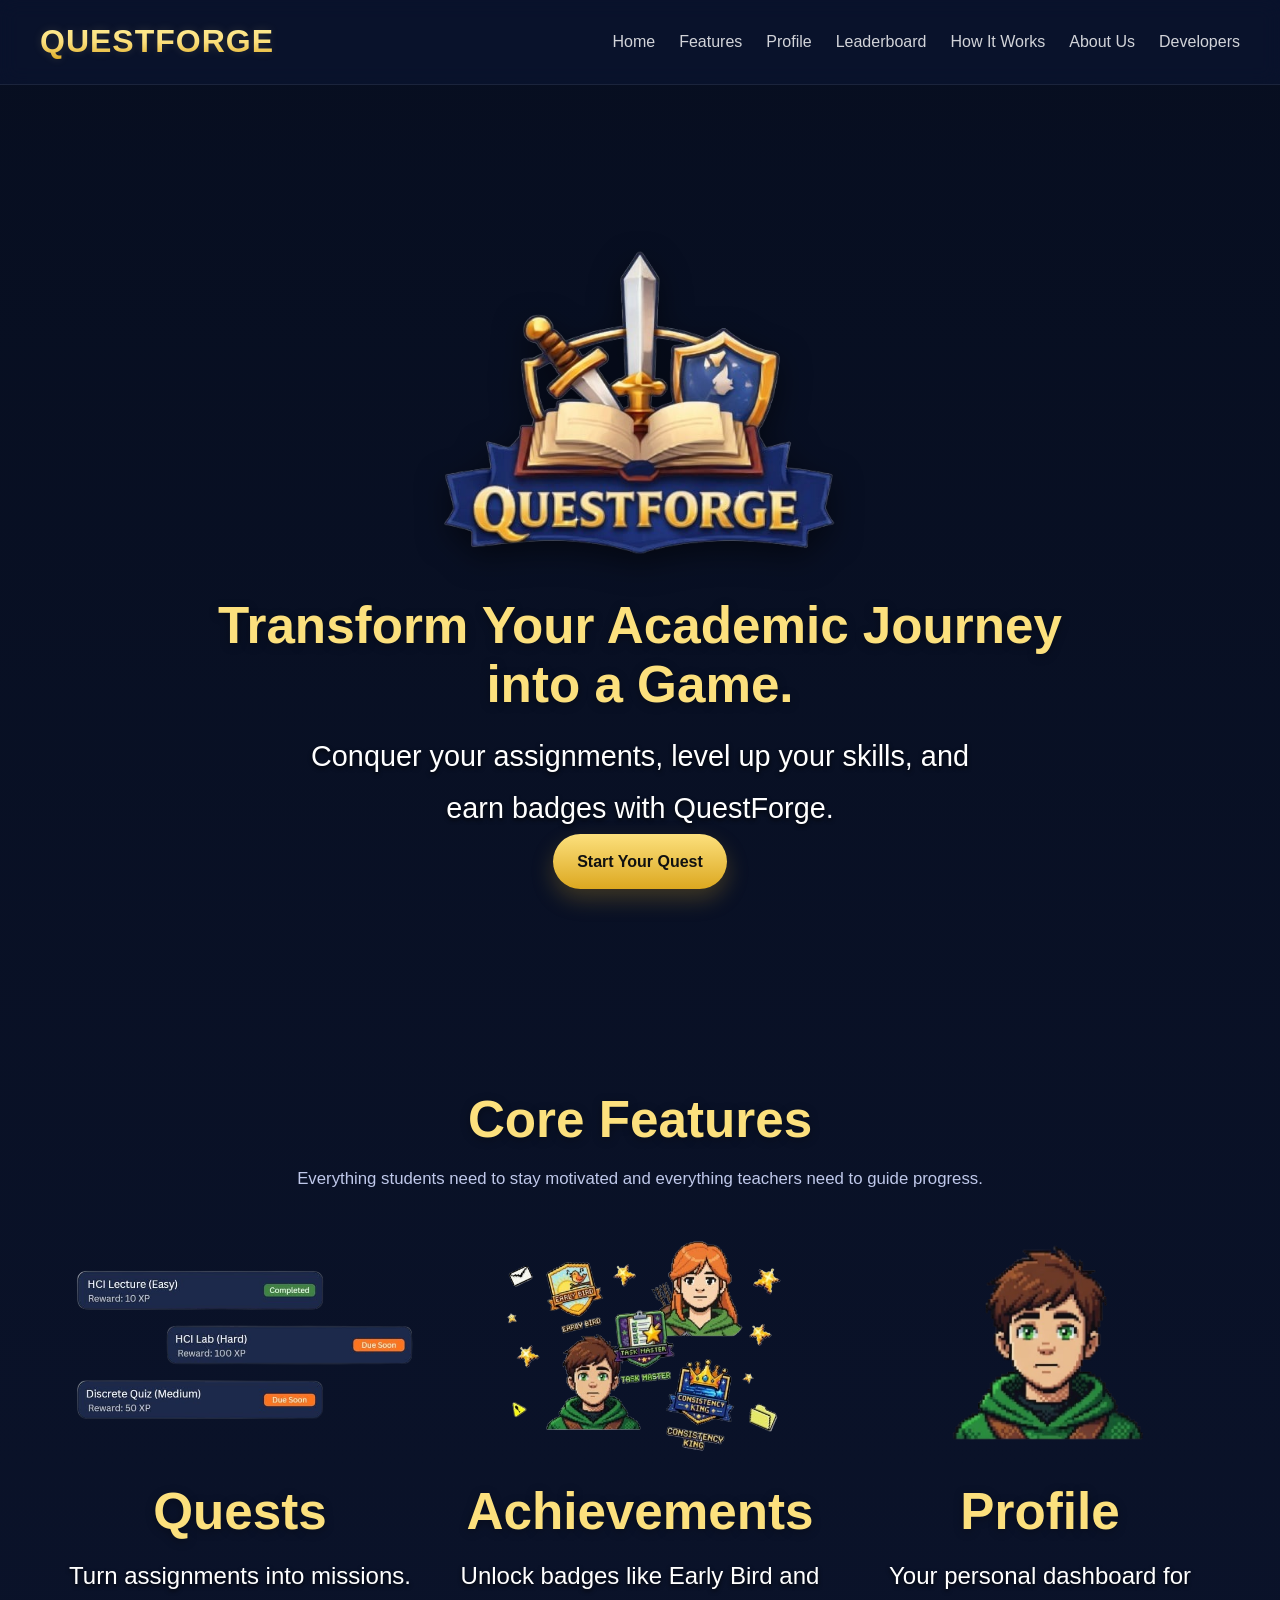
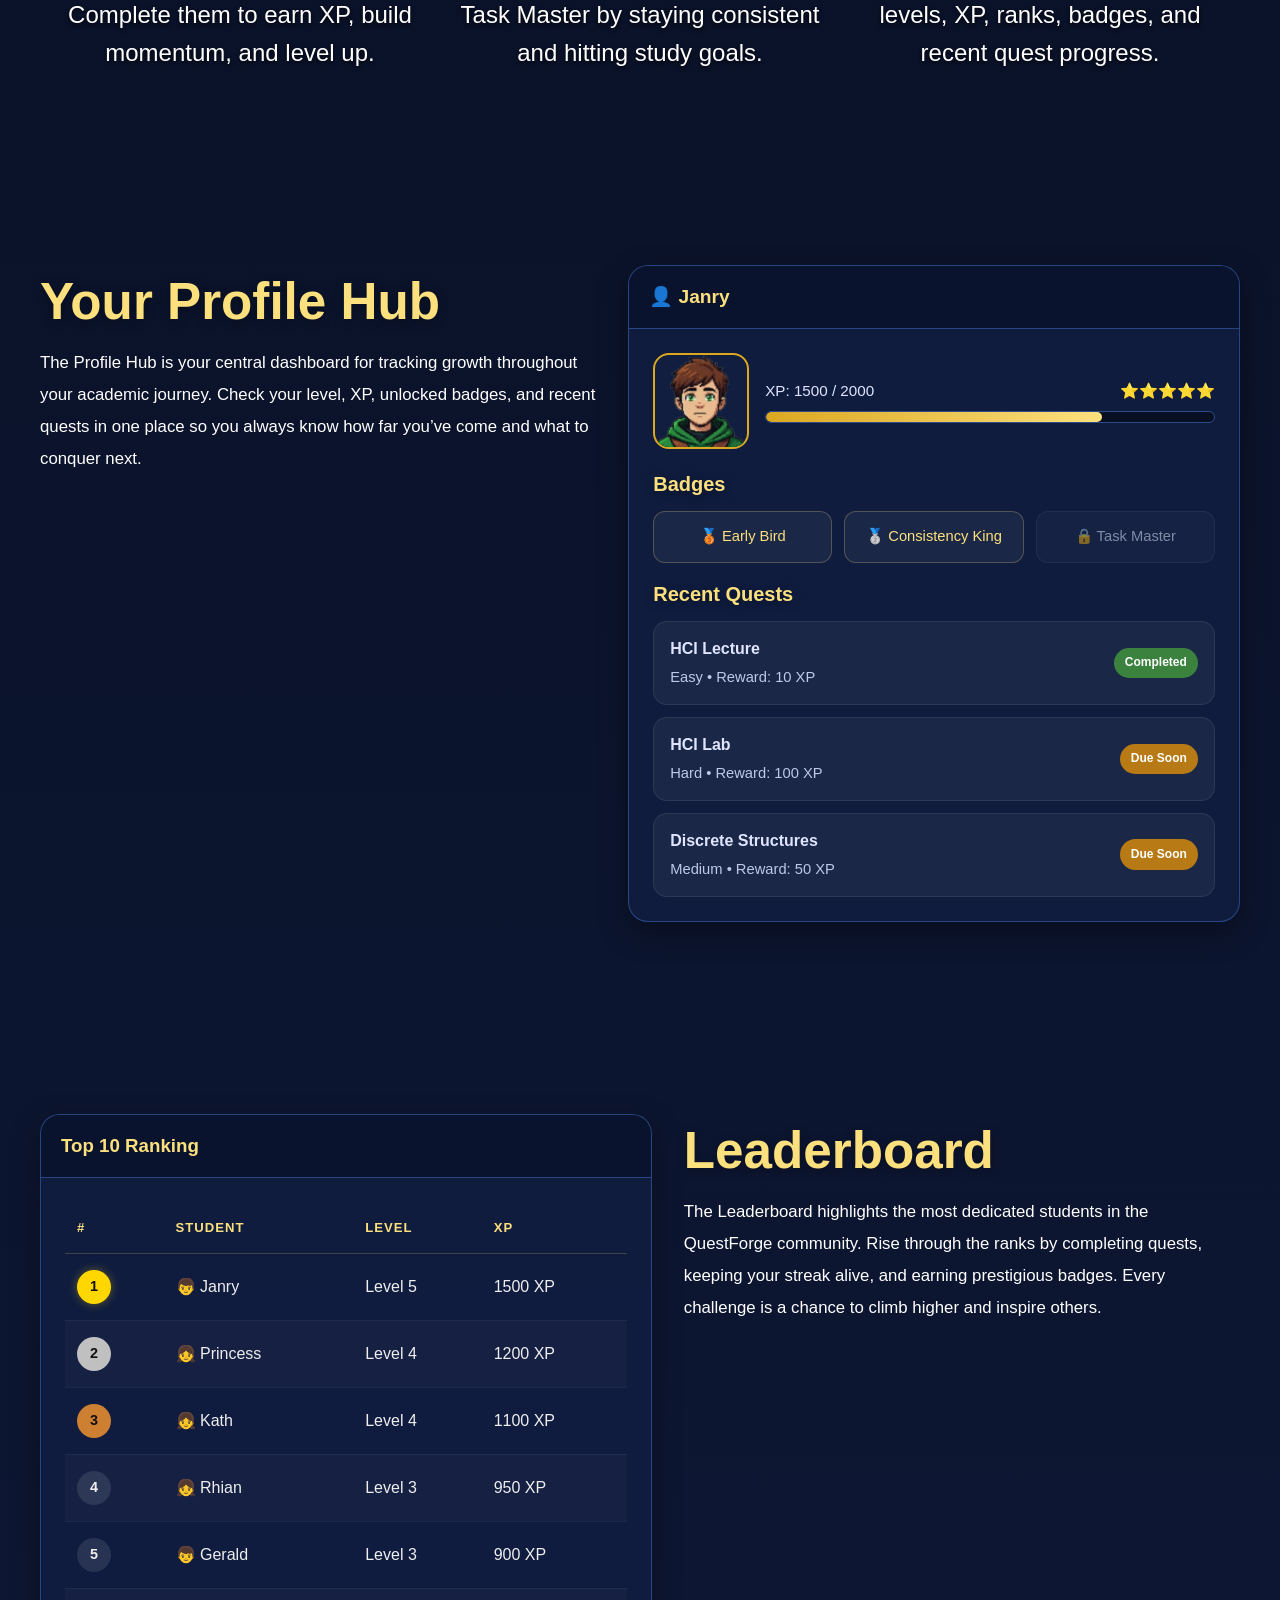
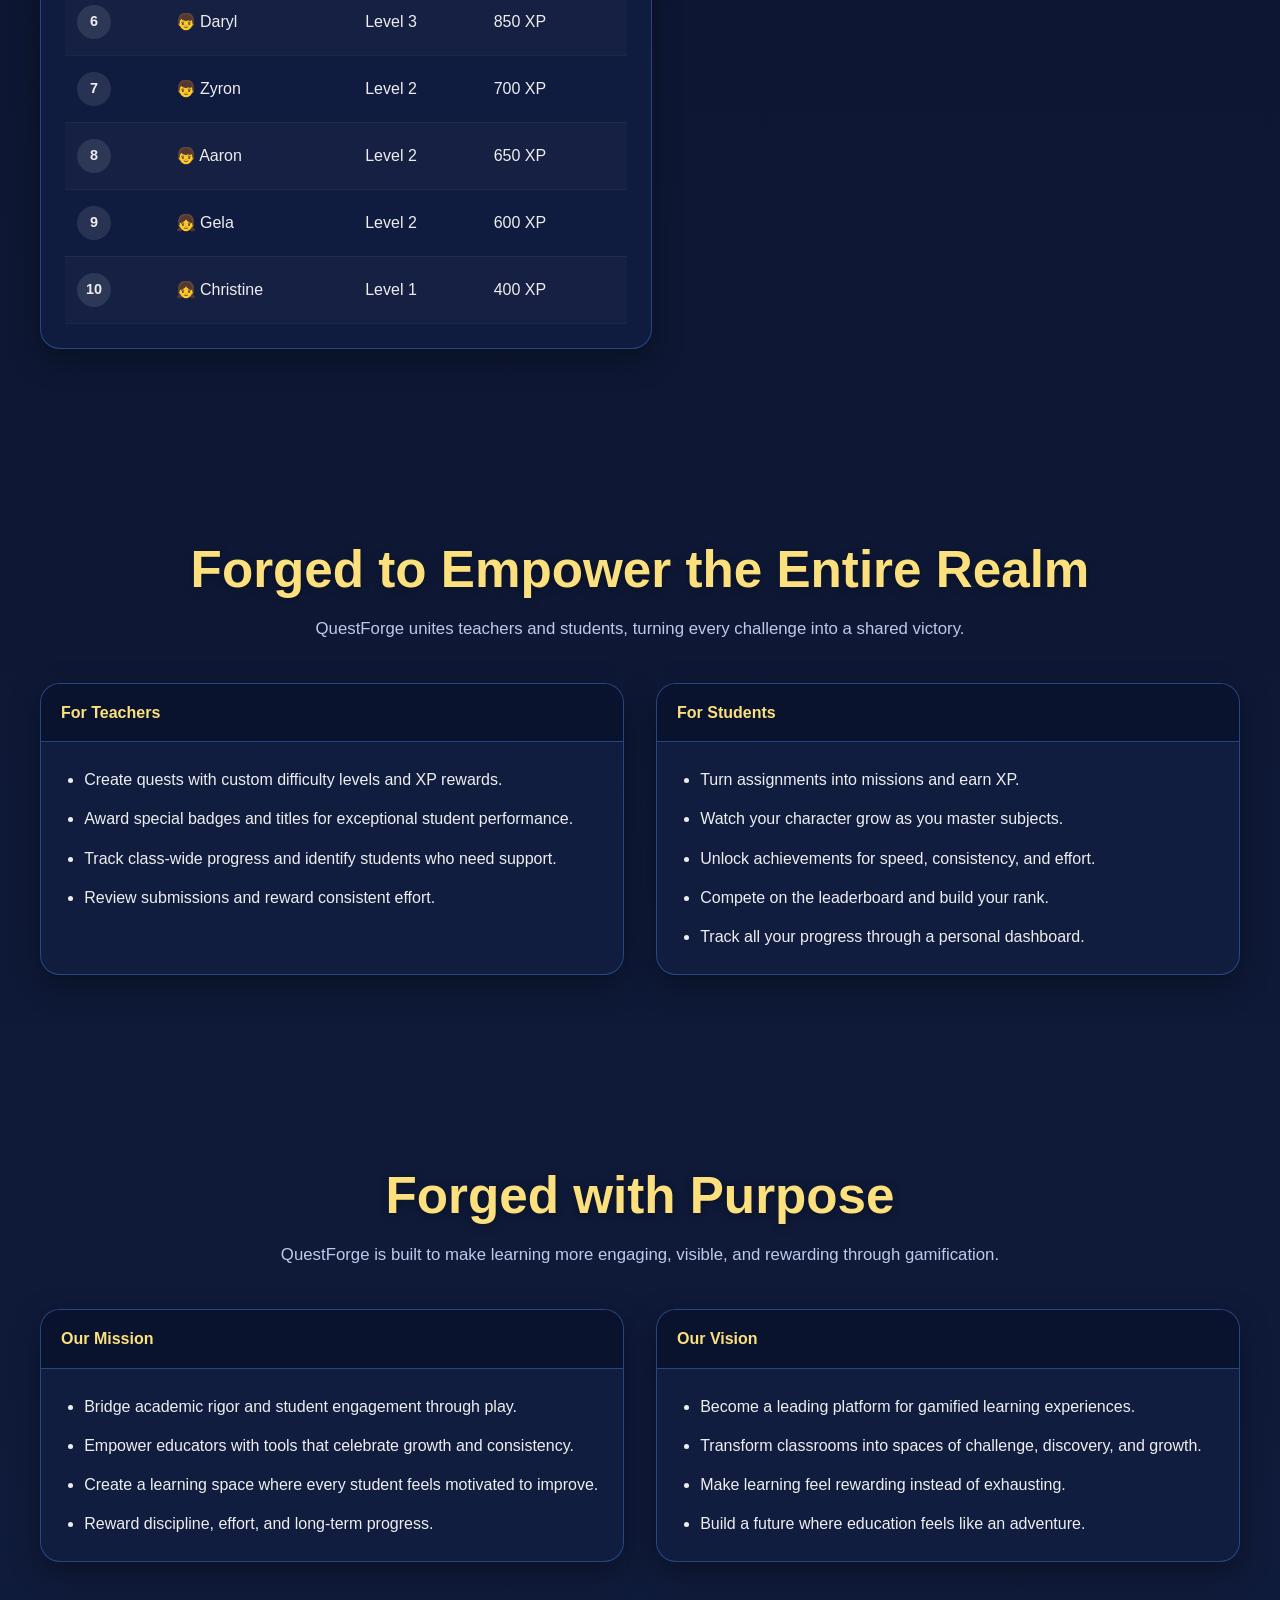
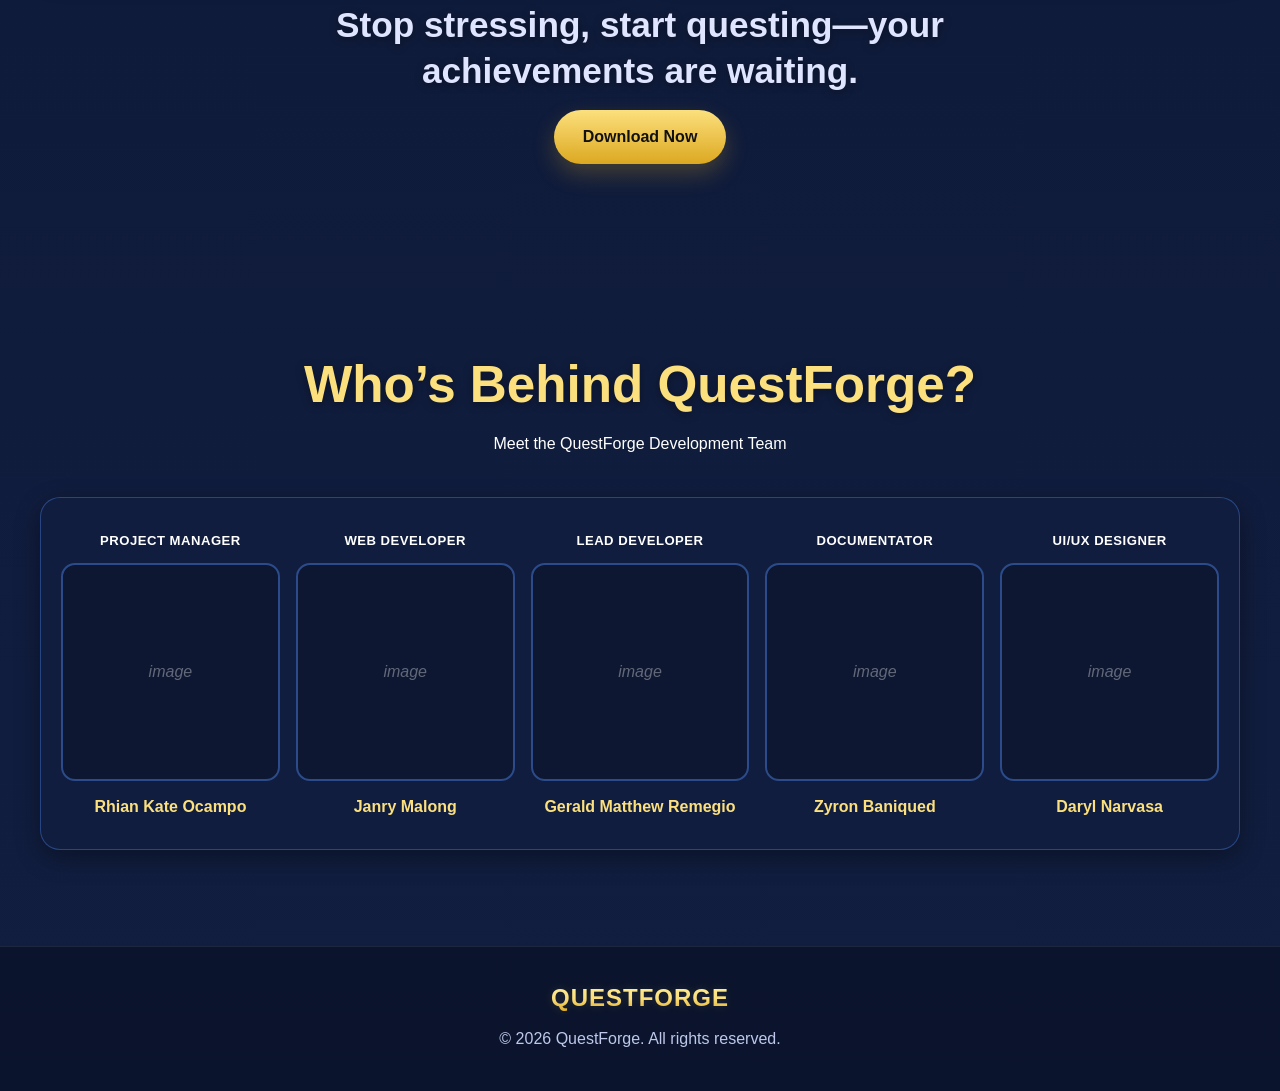
==== index.html @ 20e39ca1 "san dagdag" ====
<!DOCTYPE html>
<html lang="en">
<head>
    <meta charset="UTF-8">
    <meta name="viewport" content="width=device-width, initial-scale=1.0">
    <title>QuestForge - Gamify Your Education</title>

    <link rel="stylesheet" href="common.css">
    <link rel="stylesheet" href="index.css">
    <link rel="stylesheet" href="profile.css">
    <link rel="stylesheet" href="leaderboard.css">
    <link rel="stylesheet" href="about.css">
    <link rel="stylesheet" href="developers.css">
</head>
<body>
    <header class="site-header">
        <div class="container">
            <nav class="navbar">
                <div class="logo">QUESTFORGE</div>

                <input type="checkbox" id="menu-toggle" class="menu-toggle">
                <label for="menu-toggle" class="menu-icon" aria-label="Toggle navigation">
                    <span></span>
                    <span></span>
                    <span></span>
                </label>

                <div class="nav-links">
                    <a href="#home">Home</a>
                    <a href="#features">Features</a>
                    <a href="#profile">Profile</a>
                    <a href="#leaderboard">Leaderboard</a>
                    <a href="#how-it-works">How It Works</a>
                    <a href="#about">About Us</a>
                    <a href="#developers">Developers</a>
                </div>
            </nav>
        </div>
    </header>

    <main>
        <section id="home" class="page-section hero-section">
            <div class="container">
                <div class="questforge">
                    <div class="questforge-content">
                        <div class="questforge-logo-large">
                            <img src="logo2-removebg-preview.png" alt="QuestForge logo" class="questforge-logo-img">
                        </div>

                        <h1 class="gold-heading">Transform Your Academic Journey into a Game.</h1>
                        <p class="questforge-subtitle">
                            Conquer your assignments, level up your skills, and earn badges with QuestForge.
                        </p>

                        <a href="#features" class="btn btn-gold">Start Your Quest</a>
                    </div>
                </div>
            </div>
        </section>

        <section id="features" class="page-section">
            <div class="container">
                <div class="section-header">
                    <h2 class="gold-heading">Core Features</h2>
                    <p class="section-subtitle">
                        Everything students need to stay motivated and everything teachers need to guide progress.
                    </p>
                </div>

                <div class="showcase-container">
                    <article class="showcase-item">
                        <div class="image-area">
                            <img src="hci_1_2_3-removebg-preview.png" alt="Quest board showing school tasks turned into missions">
                        </div>
                        <div class="showcase-text">
                            <h3 class="gold-heading">Quests</h3>
                            <p>Turn assignments into missions. Complete them to earn XP, build momentum, and level up.</p>
                        </div>
                    </article>

                    <article class="showcase-item">
                        <div class="image-area">
                            <img src="character-removebg-preview.png" alt="Character with achievement rewards">
                        </div>
                        <div class="showcase-text">
                            <h3 class="gold-heading">Achievements</h3>
                            <p>Unlock badges like Early Bird and Task Master by staying consistent and hitting study goals.</p>
                        </div>
                    </article>

                    <article class="showcase-item">
                        <div class="image-area">
                            <img src="character_1-removebg-preview.png" alt="Student profile dashboard preview">
                        </div>
                        <div class="showcase-text">
                            <h3 class="gold-heading">Profile</h3>
                            <p>Your personal dashboard for levels, XP, ranks, badges, and recent quest progress.</p>
                        </div>
                    </article>
                </div>
            </div>
        </section>

        <section id="profile" class="page-section">
            <div class="container">
                <div class="profile-container">
                    <div class="profile-overview">
                        <h2 class="gold-heading">Your Profile Hub</h2>
                        <p class="profile-description">
                            The Profile Hub is your central dashboard for tracking growth throughout your academic journey.
                            Check your level, XP, unlocked badges, and recent quests in one place so you always know how
                            far you’ve come and what to conquer next.
                        </p>
                    </div>

                    <div class="panel profile-panel">
                        <div class="panel-header">
                            <h3>👤 Janry</h3>
                        </div>

                        <div class="panel-content">
                            <div class="profile-top">
                                <div class="avatar">
                                    <img src="character_2-removebg-preview.png" alt="Janry avatar">
                                </div>

                                <div class="xp-bar-container">
                                    <div class="xp-text">
                                        <span class="xp-numbers">XP: 1500 / 2000</span>
                                        <span class="stars">⭐⭐⭐⭐⭐</span>
                                    </div>
                                    <div class="xp-bar">
                                        <div class="xp-fill" style="width: 75%;"></div>
                                    </div>
                                </div>
                            </div>

                            <h4 class="section-label gold-heading">Badges</h4>
                            <div class="badges-grid">
                                <div class="badge-item active">🥉 Early Bird</div>
                                <div class="badge-item active">🥈 Consistency King</div>
                                <div class="badge-item locked">🔒 Task Master</div>
                            </div>

                            <h4 class="section-label gold-heading">Recent Quests</h4>
                            <ul class="quest-list">
                                <li class="quest-item">
                                    <div class="quest-info">
                                        <strong>HCI Lecture</strong>
                                        <small class="text-muted">Easy • Reward: 10 XP</small>
                                    </div>
                                    <span class="status-badge status-complete">Completed</span>
                                </li>
                                <li class="quest-item">
                                    <div class="quest-info">
                                        <strong>HCI Lab</strong>
                                        <small class="text-muted">Hard • Reward: 100 XP</small>
                                    </div>
                                    <span class="status-badge status-due">Due Soon</span>
                                </li>
                                <li class="quest-item">
                                    <div class="quest-info">
                                        <strong>Discrete Structures</strong>
                                        <small class="text-muted">Medium • Reward: 50 XP</small>
                                    </div>
                                    <span class="status-badge status-due">Due Soon</span>
                                </li>
                            </ul>
                        </div>
                    </div>
                </div>
            </div>
        </section>

        <section id="leaderboard" class="page-section">
            <div class="container">
                <div class="leaderboard-container">
                    <div class="panel leaderboard-panel">
                        <div class="panel-header">
                            <h3>Top 10 Ranking</h3>
                        </div>
                        <div class="panel-content">
                            <table class="leaderboard-table">
                                <thead>
                                    <tr>
                                        <th>#</th>
                                        <th>Student</th>
                                        <th>Level</th>
                                        <th>XP</th>
                                    </tr>
                                </thead>
                                <tbody>
                                    <tr><td><span class="rank-number rank-1">1</span></td><td>👦 Janry</td><td>Level 5</td><td>1500 XP</td></tr>
                                    <tr><td><span class="rank-number rank-2">2</span></td><td>👧 Princess</td><td>Level 4</td><td>1200 XP</td></tr>
                                    <tr><td><span class="rank-number rank-3">3</span></td><td>👧 Kath</td><td>Level 4</td><td>1100 XP</td></tr>
                                    <tr><td><span class="rank-number">4</span></td><td>👧 Rhian</td><td>Level 3</td><td>950 XP</td></tr>
                                    <tr><td><span class="rank-number">5</span></td><td>👦 Gerald</td><td>Level 3</td><td>900 XP</td></tr>
                                    <tr><td><span class="rank-number">6</span></td><td>👦 Daryl</td><td>Level 3</td><td>850 XP</td></tr>
                                    <tr><td><span class="rank-number">7</span></td><td>👦 Zyron</td><td>Level 2</td><td>700 XP</td></tr>
                                    <tr><td><span class="rank-number">8</span></td><td>👦 Aaron</td><td>Level 2</td><td>650 XP</td></tr>
                                    <tr><td><span class="rank-number">9</span></td><td>👧 Gela</td><td>Level 2</td><td>600 XP</td></tr>
                                    <tr><td><span class="rank-number">10</span></td><td>👧 Christine</td><td>Level 1</td><td>400 XP</td></tr>
                                </tbody>
                            </table>
                        </div>
                    </div>

                    <div class="leaderboard-overview">
                        <h2 class="gold-heading">Leaderboard</h2>
                        <p class="leaderboard-description">
                            The Leaderboard highlights the most dedicated students in the QuestForge community.
                            Rise through the ranks by completing quests, keeping your streak alive, and earning
                            prestigious badges. Every challenge is a chance to climb higher and inspire others.
                        </p>
                    </div>
                </div>
            </div>
        </section>

        <section id="how-it-works" class="page-section">
            <div class="container">
                <div class="about-header">
                    <h2 class="gold-heading">Forged to Empower the Entire Realm</h2>
                    <p class="about-subtitle">
                        QuestForge unites teachers and students, turning every challenge into a shared victory.
                    </p>
                </div>

                <div class="panels-grid">
                    <div class="panel">
                        <div class="panel-header">For Teachers</div>
                        <div class="panel-content">
                            <ul class="mission-list">
                                <li>Create quests with custom difficulty levels and XP rewards.</li>
                                <li>Award special badges and titles for exceptional student performance.</li>
                                <li>Track class-wide progress and identify students who need support.</li>
                                <li>Review submissions and reward consistent effort.</li>
                            </ul>
                        </div>
                    </div>

                    <div class="panel">
                        <div class="panel-header">For Students</div>
                        <div class="panel-content">
                            <ul class="team-list">
                                <li>Turn assignments into missions and earn XP.</li>
                                <li>Watch your character grow as you master subjects.</li>
                                <li>Unlock achievements for speed, consistency, and effort.</li>
                                <li>Compete on the leaderboard and build your rank.</li>
                                <li>Track all your progress through a personal dashboard.</li>
                            </ul>
                        </div>
                    </div>
                </div>
            </div>
        </section>

        <section id="about" class="page-section">
            <div class="container">
                <div class="about-header">
                    <h2 class="gold-heading">Forged with Purpose</h2>
                    <p class="about-subtitle">
                        QuestForge is built to make learning more engaging, visible, and rewarding through gamification.
                    </p>
                </div>

                <div class="panels-grid">
                    <div class="panel">
                        <div class="panel-header">Our Mission</div>
                        <div class="panel-content">
                            <ul class="mission-list">
                                <li>Bridge academic rigor and student engagement through play.</li>
                                <li>Empower educators with tools that celebrate growth and consistency.</li>
                                <li>Create a learning space where every student feels motivated to improve.</li>
                                <li>Reward discipline, effort, and long-term progress.</li>
                            </ul>
                        </div>
                    </div>

                    <div class="panel">
                        <div class="panel-header">Our Vision</div>
                        <div class="panel-content">
                            <ul class="mission-list">
                                <li>Become a leading platform for gamified learning experiences.</li>
                                <li>Transform classrooms into spaces of challenge, discovery, and growth.</li>
                                <li>Make learning feel rewarding instead of exhausting.</li>
                                <li>Build a future where education feels like an adventure.</li>
                            </ul>
                        </div>
                    </div>
                </div>

                <div class="cta-section">
                    <h3 class="cta-text">Stop stressing, start questing—your achievements are waiting.</h3>
                    <button class="cta-button">Download Now</button>
                </div>
            </div>
        </section>

        <section id="developers" class="page-section">
            <div class="container">
                <div class="dev-header-area">
                    <h2 class="gold-heading">Who’s Behind QuestForge?</h2>
                    <p class="dev-subtitle-text">Meet the QuestForge Development Team</p>
                </div>

                <div class="dev-wireframe-container">
                    <div class="dev-flex-row">
                        <article class="dev-item">
                            <span class="dev-role-top">Project Manager</span>
                            <div class="dev-image-placeholder">image</div>
                            <h3 class="dev-name-gold">Rhian Kate Ocampo</h3>
                        </article>

                        <article class="dev-item">
                            <span class="dev-role-top">Web Developer</span>
                            <div class="dev-image-placeholder">image</div>
                            <h3 class="dev-name-gold">Janry Malong</h3>
                        </article>

                        <article class="dev-item">
                            <span class="dev-role-top">Lead Developer</span>
                            <div class="dev-image-placeholder">image</div>
                            <h3 class="dev-name-gold">Gerald Matthew Remegio</h3>
                        </article>

                        <article class="dev-item">
                            <span class="dev-role-top">Documentator</span>
                            <div class="dev-image-placeholder">image</div>
                            <h3 class="dev-name-gold">Zyron Baniqued</h3>
                        </article>

                        <article class="dev-item">
                            <span class="dev-role-top">UI/UX Designer</span>
                            <div class="dev-image-placeholder">image</div>
                            <h3 class="dev-name-gold">Daryl Narvasa</h3>
                        </article>
                    </div>
                </div>
            </div>
        </section>
    </main>

    <footer>
        <div class="container footer-inner">
            <div class="footer-logo">QUESTFORGE</div>
            <p>&copy; 2026 QuestForge. All rights reserved.</p>
        </div>
    </footer>
</body>
</html>
---- common.css ----
:root {
    --bg-dark: #070e20;
    --bg-mid: #111e40;
    --panel-bg: rgba(17, 30, 64, 0.92);
    --panel-header: #0a132e;
    --gold-light: #fce07d;
    --gold-main: #dca820;
    --text-main: #e0e5ff;
    --text-muted: #bfc8ea;
    --accent-blue: #2b4b8a;
    --success-green: #3b823e;
    --warning-orange: #b87a14;
    --border-soft: rgba(255, 255, 255, 0.08);
    --shadow-main: 0 10px 30px rgba(0, 0, 0, 0.35);
    --max-width: 1200px;
    --header-height: 84px;
}

* {
    margin: 0;
    padding: 0;
    box-sizing: border-box;
}

html {
    scroll-behavior: smooth;
}

body {
    font-family: 'Segoe UI', Tahoma, Geneva, Verdana, sans-serif;
    color: var(--text-main);
    background: linear-gradient(180deg, #070e20 0%, #0d1631 50%, #111e40 100%);
    line-height: 1.6;
}

img {
    max-width: 100%;
    display: block;
}

a {
    color: inherit;
    text-decoration: none;
}

button {
    font: inherit;
}

.container {
    width: min(var(--max-width), calc(100% - 2rem));
    margin: 0 auto;
}

.site-header {
    position: sticky;
    top: 0;
    z-index: 1000;
    backdrop-filter: blur(10px);
    background: rgba(10, 19, 46, 0.85);
    border-bottom: 1px solid var(--border-soft);
}

.navbar {
    min-height: var(--header-height);
    display: flex;
    align-items: center;
    justify-content: space-between;
    gap: 1.5rem;
    position: relative;
}

.logo,
.footer-logo {
    font-weight: 900;
    text-transform: uppercase;
    letter-spacing: 1px;
    background: linear-gradient(to bottom, #fff3a3 0%, #fce07d 50%, #dca820 85%);
    -webkit-background-clip: text;
    -webkit-text-fill-color: transparent;
    text-shadow: 0 0 10px rgba(252, 224, 125, 0.15);
}

.logo {
    font-size: 2rem;
}

.nav-links {
    display: flex;
    align-items: center;
    gap: 1.5rem;
}

.nav-links a {
    color: rgba(255, 255, 255, 0.82);
    font-weight: 500;
    transition: color 0.25s ease, transform 0.25s ease;
}

.nav-links a:hover {
    color: var(--gold-light);
    transform: translateY(-2px);
}

.menu-toggle {
    display: none;
}

.menu-icon {
    display: none;
    flex-direction: column;
    gap: 5px;
    cursor: pointer;
}

.menu-icon span {
    width: 26px;
    height: 3px;
    background: var(--gold-light);
    border-radius: 999px;
}

main {
    overflow: hidden;
}

.page-section {
    padding: 6rem 0;
}

.hero-section {
    padding-top: calc(6rem + 1rem);
}

.section-header,
.about-header,
.dev-header-area {
    text-align: center;
    margin-bottom: 2.5rem;
}

.gold-heading {
    color: var(--gold-light);
    font-size: clamp(2rem, 4vw, 3.2rem);
    line-height: 1.15;
    margin-bottom: 1rem;
    text-shadow: 0 2px 10px rgba(0, 0, 0, 0.35);
}

.section-subtitle,
.about-subtitle,
.dev-subtitle-text {
    color: var(--text-muted);
    font-size: 1.05rem;
    max-width: 760px;
    margin: 0 auto;
}

.text-muted {
    color: var(--text-muted);
    display: block;
    margin-top: 0.25rem;
    font-size: 0.92rem;
}

.btn {
    display: inline-flex;
    align-items: center;
    justify-content: center;
    padding: 0.9rem 1.5rem;
    border-radius: 999px;
    border: none;
    font-weight: 700;
    cursor: pointer;
    transition: transform 0.25s ease, box-shadow 0.25s ease, filter 0.25s ease;
}

.btn:hover,
.cta-button:hover {
    transform: translateY(-2px);
    filter: brightness(1.05);
}

.btn-gold,
.cta-button {
    background: linear-gradient(to bottom, var(--gold-light), var(--gold-main));
    color: #111;
    box-shadow: 0 10px 22px rgba(220, 168, 32, 0.25);
}

.panel {
    background: var(--panel-bg);
    border: 1px solid rgba(43, 75, 138, 0.9);
    border-radius: 20px;
    overflow: hidden;
    box-shadow: var(--shadow-main);
}

.panel-header {
    background: var(--panel-header);
    color: var(--gold-light);
    padding: 1rem 1.25rem;
    border-bottom: 1px solid rgba(43, 75, 138, 0.9);
    font-weight: 700;
}

.panel-content {
    padding: 1.5rem;
}

footer {
    padding: 2rem 0 2.5rem;
    border-top: 1px solid var(--border-soft);
    background: rgba(7, 14, 32, 0.6);
}

.footer-inner {
    text-align: center;
}

.footer-logo {
    font-size: 1.5rem;
    margin-bottom: 0.5rem;
}

footer p {
    color: var(--text-muted);
}

@media (max-width: 900px) {
    .menu-icon {
        display: flex;
    }

    .nav-links {
        position: absolute;
        top: calc(100% + 0.75rem);
        right: 0;
        width: min(280px, 100%);
        background: rgba(10, 19, 46, 0.98);
        border: 1px solid var(--border-soft);
        border-radius: 16px;
        box-shadow: var(--shadow-main);
        padding: 1rem;
        display: none;
        flex-direction: column;
        align-items: flex-start;
    }

    .menu-toggle:checked ~ .nav-links {
        display: flex;
    }

    .logo {
        font-size: 1.7rem;
    }
}

@media (max-width: 768px) {
    .page-section {
        padding: 4.5rem 0;
    }

    .hero-section {
        padding-top: 5.5rem;
    }

    .panel-content {
        padding: 1.25rem;
    }

    .section-subtitle,
    .about-subtitle,
    .dev-subtitle-text {
        font-size: 1rem;
    }
}
---- index.css ----
/* index.css */

.questforge {
    display: flex;
    align-items: center;
    justify-content: center; 
    text-align: center; 
    max-width: 900px; 
    margin: 10px auto; 
    margin-top: 50px;
    padding: 0px;
}

.questforge-content {
    display: flex;
    flex-direction: column;
    align-items: center;
}

.questforge-logo-img {
    height: 350px; 
    width: 100%;   
    max-width: 450px; 
    filter: drop-shadow(0px 10px 15px rgba(0,0,0,0.5)); 
}

.questforge-title {
    font-size: 3rem;
    color: var(--gold-light);
    margin-bottom: 20px;
    line-height: 1.2;
    transition: transform 0.3s ease, text-shadow 0.3s ease;
    text-shadow: 0 2px 4px rgba(0,0,0,0.8);

}

.questforge-subtitle {
    font-size: 1.8rem;
    color: #ffffff;
    line-height: 1.8;
    max-width: 700px; 
    text-shadow: 0 2px 4px rgba(0,0,0,0.8);
}

/* Mobile Responsiveness */
@media (max-width: 768px) {
    .questforge-title {
        font-size: 2.2rem;
    }

    .questforge-subtitle {
        font-size: rem;
    }

    .questforge-logo-img {
        max-width: 250px;
    }
}

/* --- CLEAN SHOWCASE (NO BORDERS) --- */
.showcase-container {
    display: flex;
    justify-content: space-between;
    gap: 40px;
    padding: 0 20px;
}

.showcase-item {
    flex: 1;
    display: flex;
    flex-direction: column;
    align-items: center; /* Centers the text and image */
    text-align: center;
    text-shadow: 0 2px 4px rgba(0,0,0,0.8);
}
.showcase-text p {
    font-size: 1.5rem; 
    line-height: 1.6;
    color: #ffffff;
    margin-top: 10px;
     text-shadow: 0 2px 4px rgba(0,0,0,0.8);
}

/* This container holds the space for the image */
.image-area {
    width: 100%;
    height: 230px; /* Adjust this to fit your largest image */
    display: flex;
    align-items: center; /* Vertically centers images of different heights */
    justify-content: center;
    margin-bottom: 20px;
}

.image-area img {
    max-width: 100%;
    max-height: 100%;
    object-fit: contain; /* Keeps original proportions without stretching */
    display: block;
}
/* Mobile: Stack them vertically */
@media (max-width: 768px) {
    .showcase-container {
        flex-direction: column;
    }
    .image-area {
        height: auto; /* Let them be natural size on mobile */
    }
}
---- profile.css ----
.profile-container {
    display: grid;
    grid-template-columns: 1fr 1.1fr;
    gap: 2rem;
    align-items: start;
}

.profile-overview {
    padding-top: 0.5rem;
}

.profile-description {
    color: #ffffff;
    font-size: 1.05rem;
    line-height: 1.9;
    max-width: 650px;
}

.profile-panel .panel-header h3 {
    font-size: 1.2rem;
}

.profile-top {
    display: flex;
    align-items: center;
    gap: 1rem;
    margin-bottom: 1.5rem;
}

.avatar {
    width: 96px;
    height: 96px;
    background: #111e40;
    border: 2px solid var(--gold-main);
    border-radius: 16px;
    overflow: hidden;
    flex-shrink: 0;
}

.avatar img {
    width: 100%;
    height: 100%;
    object-fit: cover;
}

.xp-bar-container {
    flex: 1;
}

.xp-text {
    display: flex;
    justify-content: space-between;
    gap: 1rem;
    margin-bottom: 0.5rem;
    font-size: 0.95rem;
    flex-wrap: wrap;
}

.xp-bar {
    height: 12px;
    background: rgba(0, 0, 0, 0.45);
    border-radius: 999px;
    border: 1px solid var(--accent-blue);
    overflow: hidden;
}

.xp-fill {
    height: 100%;
    background: linear-gradient(to right, var(--gold-main), var(--gold-light));
    border-radius: inherit;
}

.section-label {
    font-size: 1.25rem;
    margin: 1.25rem 0 0.9rem;
}

.badges-grid {
    display: grid;
    grid-template-columns: repeat(auto-fit, minmax(140px, 1fr));
    gap: 0.75rem;
    margin-bottom: 1.25rem;
}

.badge-item {
    background: rgba(255, 255, 255, 0.05);
    border: 1px solid rgba(255, 255, 255, 0.1);
    padding: 0.85rem;
    border-radius: 12px;
    text-align: center;
    font-size: 0.92rem;
}

.badge-item.active {
    color: var(--gold-light);
    border-color: rgba(252, 224, 125, 0.25);
}

.badge-item.locked {
    opacity: 0.55;
}

.quest-list {
    list-style: none;
    display: grid;
    gap: 0.75rem;
}

.quest-item {
    display: flex;
    justify-content: space-between;
    align-items: center;
    gap: 1rem;
    background: rgba(255, 255, 255, 0.05);
    border: 1px solid rgba(255, 255, 255, 0.08);
    border-radius: 14px;
    padding: 0.9rem 1rem;
}

.quest-info strong {
    display: block;
    margin-bottom: 0.15rem;
}

.status-badge {
    padding: 0.35rem 0.7rem;
    border-radius: 999px;
    font-size: 0.75rem;
    font-weight: 700;
    white-space: nowrap;
}

.status-complete {
    background: var(--success-green);
    color: #fff;
}

.status-due {
    background: var(--warning-orange);
    color: #fff;
}

@media (max-width: 900px) {
    .profile-container {
        grid-template-columns: 1fr;
    }
}

@media (max-width: 600px) {
    .profile-top,
    .quest-item {
        flex-direction: column;
        align-items: flex-start;
    }

    .status-badge {
        align-self: flex-start;
    }
}
---- leaderboard.css ----
.leaderboard-container {
    display: grid;
    grid-template-columns: 1.1fr 1fr;
    gap: 2rem;
    align-items: start;
}

.leaderboard-overview {
    padding-top: 0.5rem;
}

.leaderboard-description {
    color: #ffffff;
    font-size: 1.05rem;
    line-height: 1.9;
    max-width: 650px;
}

.leaderboard-table {
    width: 100%;
    border-collapse: collapse;
}

.leaderboard-table th {
    text-align: left;
    padding: 0.95rem 0.75rem;
    color: var(--gold-light);
    font-size: 0.82rem;
    text-transform: uppercase;
    letter-spacing: 1px;
    border-bottom: 1px solid rgba(252, 224, 125, 0.2);
}

.leaderboard-table td {
    padding: 1rem 0.75rem;
    color: #eee;
    border-bottom: 1px solid rgba(255, 255, 255, 0.05);
}

.leaderboard-table tbody tr:nth-child(even) {
    background: rgba(255, 255, 255, 0.02);
}

.leaderboard-table tbody tr:hover {
    background: rgba(212, 175, 55, 0.08);
}

.rank-number {
    width: 34px;
    height: 34px;
    display: inline-grid;
    place-items: center;
    border-radius: 50%;
    background: rgba(255, 255, 255, 0.1);
    font-weight: 700;
    font-size: 0.9rem;
}

.rank-1 {
    background: #ffd700;
    color: #111;
    box-shadow: 0 0 10px rgba(255, 215, 0, 0.35);
}

.rank-2 {
    background: #c0c0c0;
    color: #111;
}

.rank-3 {
    background: #cd7f32;
    color: #111;
}

@media (max-width: 900px) {
    .leaderboard-container {
        grid-template-columns: 1fr;
    }
}

@media (max-width: 640px) {
    .leaderboard-table {
        font-size: 0.9rem;
    }

    .leaderboard-table th,
    .leaderboard-table td {
        padding: 0.75rem 0.45rem;
    }
}
---- about.css ----
.about-header {
    text-align: center;
    margin-bottom: 2.5rem;
}

.about-subtitle {
    max-width: 760px;
}

.panels-grid {
    display: grid;
    grid-template-columns: repeat(2, 1fr);
    gap: 2rem;
    width: 100%;
}

.panels-grid .panel {
    height: 100%;
}

.panels-grid .panel-content {
    height: 100%;
}

.mission-list,
.team-list {
    list-style: disc;
    padding-left: 1.2rem;
}

.mission-list li,
.team-list li {
    color: #eee;
    font-size: 1rem;
    line-height: 1.7;
    margin-bottom: 0.75rem;
}

.mission-list li:last-child,
.team-list li:last-child {
    margin-bottom: 0;
}

.cta-section {
    display: flex;
    flex-direction: column;
    align-items: center;
    text-align: center;
    margin-top: 2.5rem;
}

.cta-text {
    font-size: clamp(1.6rem, 3vw, 2.2rem);
    font-weight: 700;
    line-height: 1.3;
    margin-bottom: 1rem;
    max-width: 760px;
    text-shadow: 0 2px 8px rgba(0, 0, 0, 0.35);
}

.cta-button {
    padding: 0.9rem 1.8rem;
    border: none;
    border-radius: 999px;
    cursor: pointer;
    font-weight: 700;
}

@media (max-width: 850px) {
    .panels-grid {
        grid-template-columns: 1fr;
    }
}
---- developers.css ----
#developers {
    width: 100%;
}

.dev-header-area {
    text-align: center;
    margin-bottom: 2.5rem;
}

.dev-subtitle-text {
    color: #ffffff;
    font-size: 1rem;
}

.dev-wireframe-container {
    background: rgba(17, 30, 64, 0.75);
    border: 1px solid rgba(43, 75, 138, 0.9);
    border-radius: 20px;
    padding: 2rem 1.25rem;
    box-shadow: 0 8px 24px rgba(0, 0, 0, 0.35);
}

.dev-flex-row {
    display: grid;
    grid-template-columns: repeat(5, 1fr);
    gap: 1rem;
}

.dev-item {
    display: flex;
    flex-direction: column;
    align-items: center;
    text-align: center;
}

.dev-role-top {
    color: #ffffff;
    font-size: 0.82rem;
    font-weight: 700;
    text-transform: uppercase;
    margin-bottom: 0.75rem;
    letter-spacing: 0.5px;
}

.dev-image-placeholder {
    width: 100%;
    aspect-ratio: 1 / 1;
    border: 2px solid #2b4b8a;
    border-radius: 14px;
    background: rgba(0, 0, 0, 0.22);
    display: grid;
    place-items: center;
    color: rgba(255, 255, 255, 0.35);
    font-style: italic;
    margin-bottom: 0.9rem;
}

.dev-name-gold {
    color: var(--gold-light);
    font-size: 1rem;
    font-weight: 700;
    line-height: 1.35;
}

@media (max-width: 1000px) {
    .dev-flex-row {
        grid-template-columns: repeat(3, 1fr);
    }
}

@media (max-width: 700px) {
    .dev-flex-row {
        grid-template-columns: repeat(2, 1fr);
    }
}

@media (max-width: 480px) {
    .dev-flex-row {
        grid-template-columns: 1fr;
    }
}
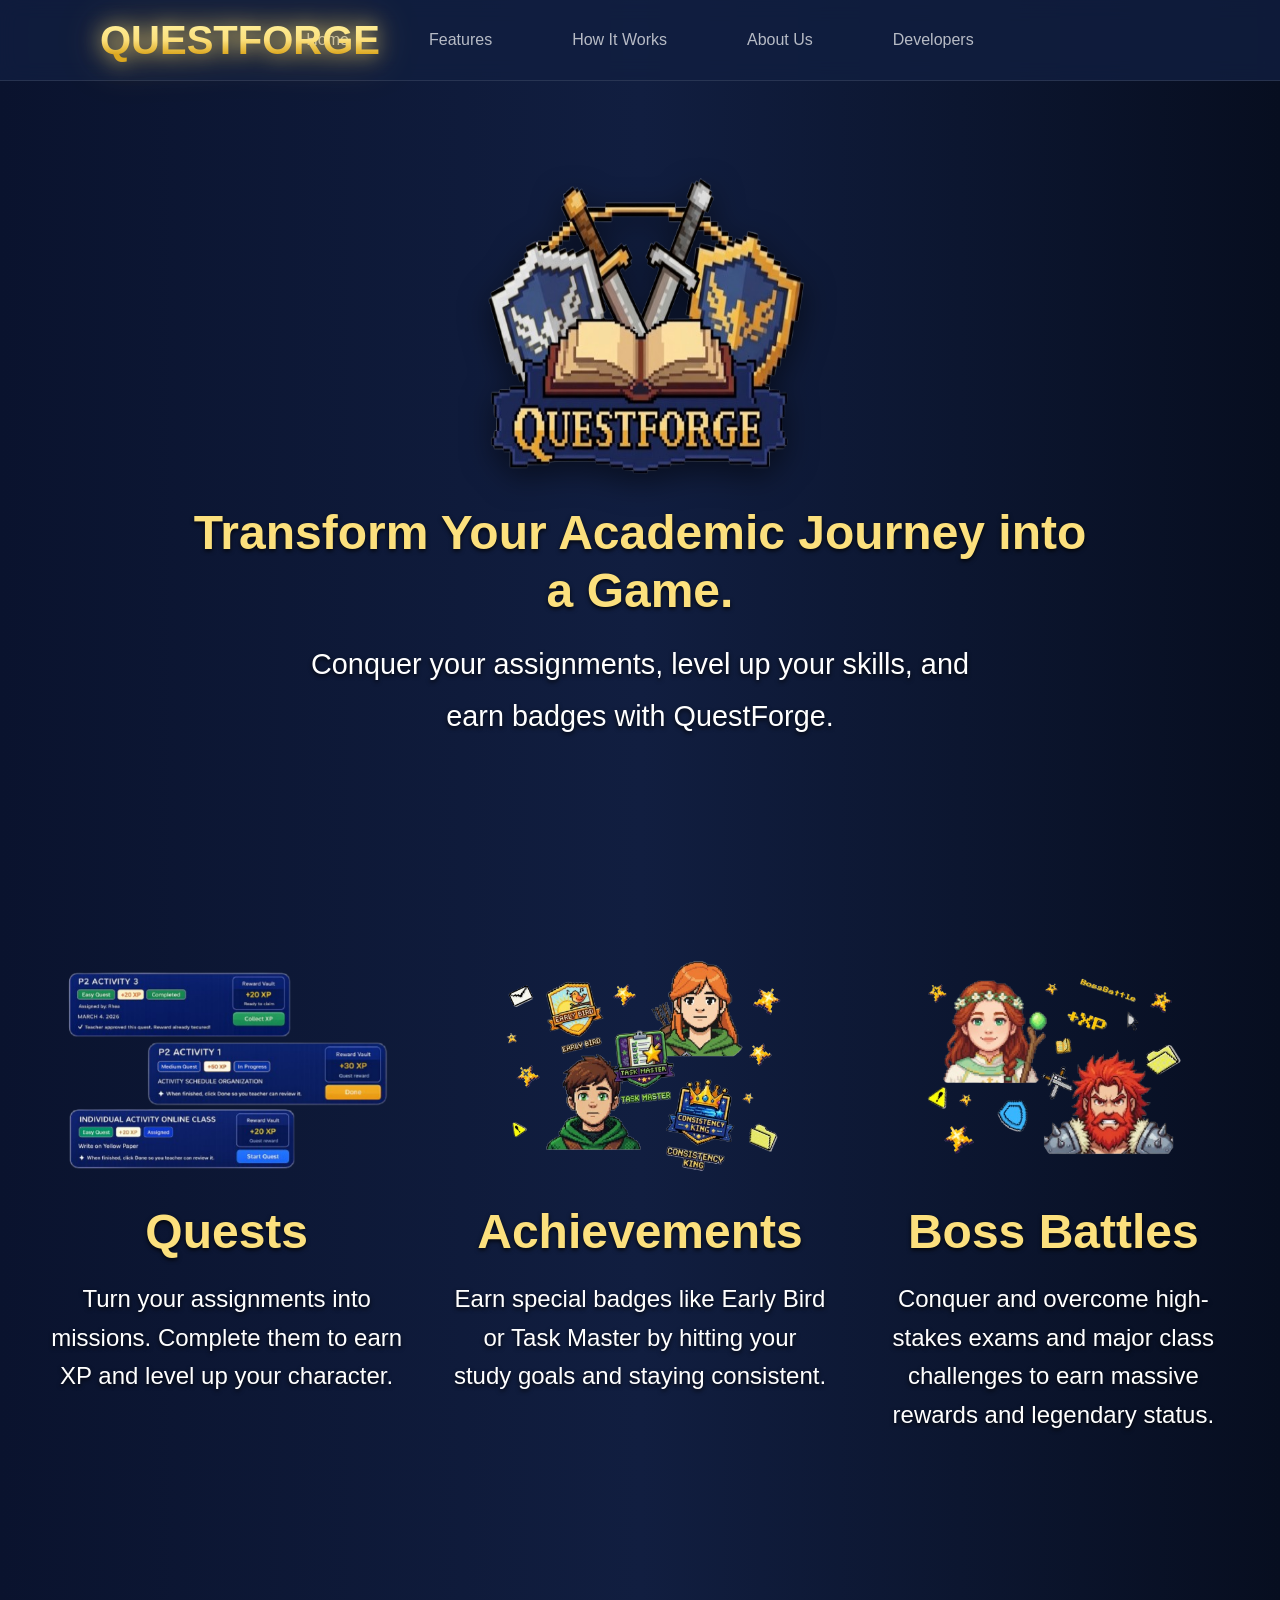
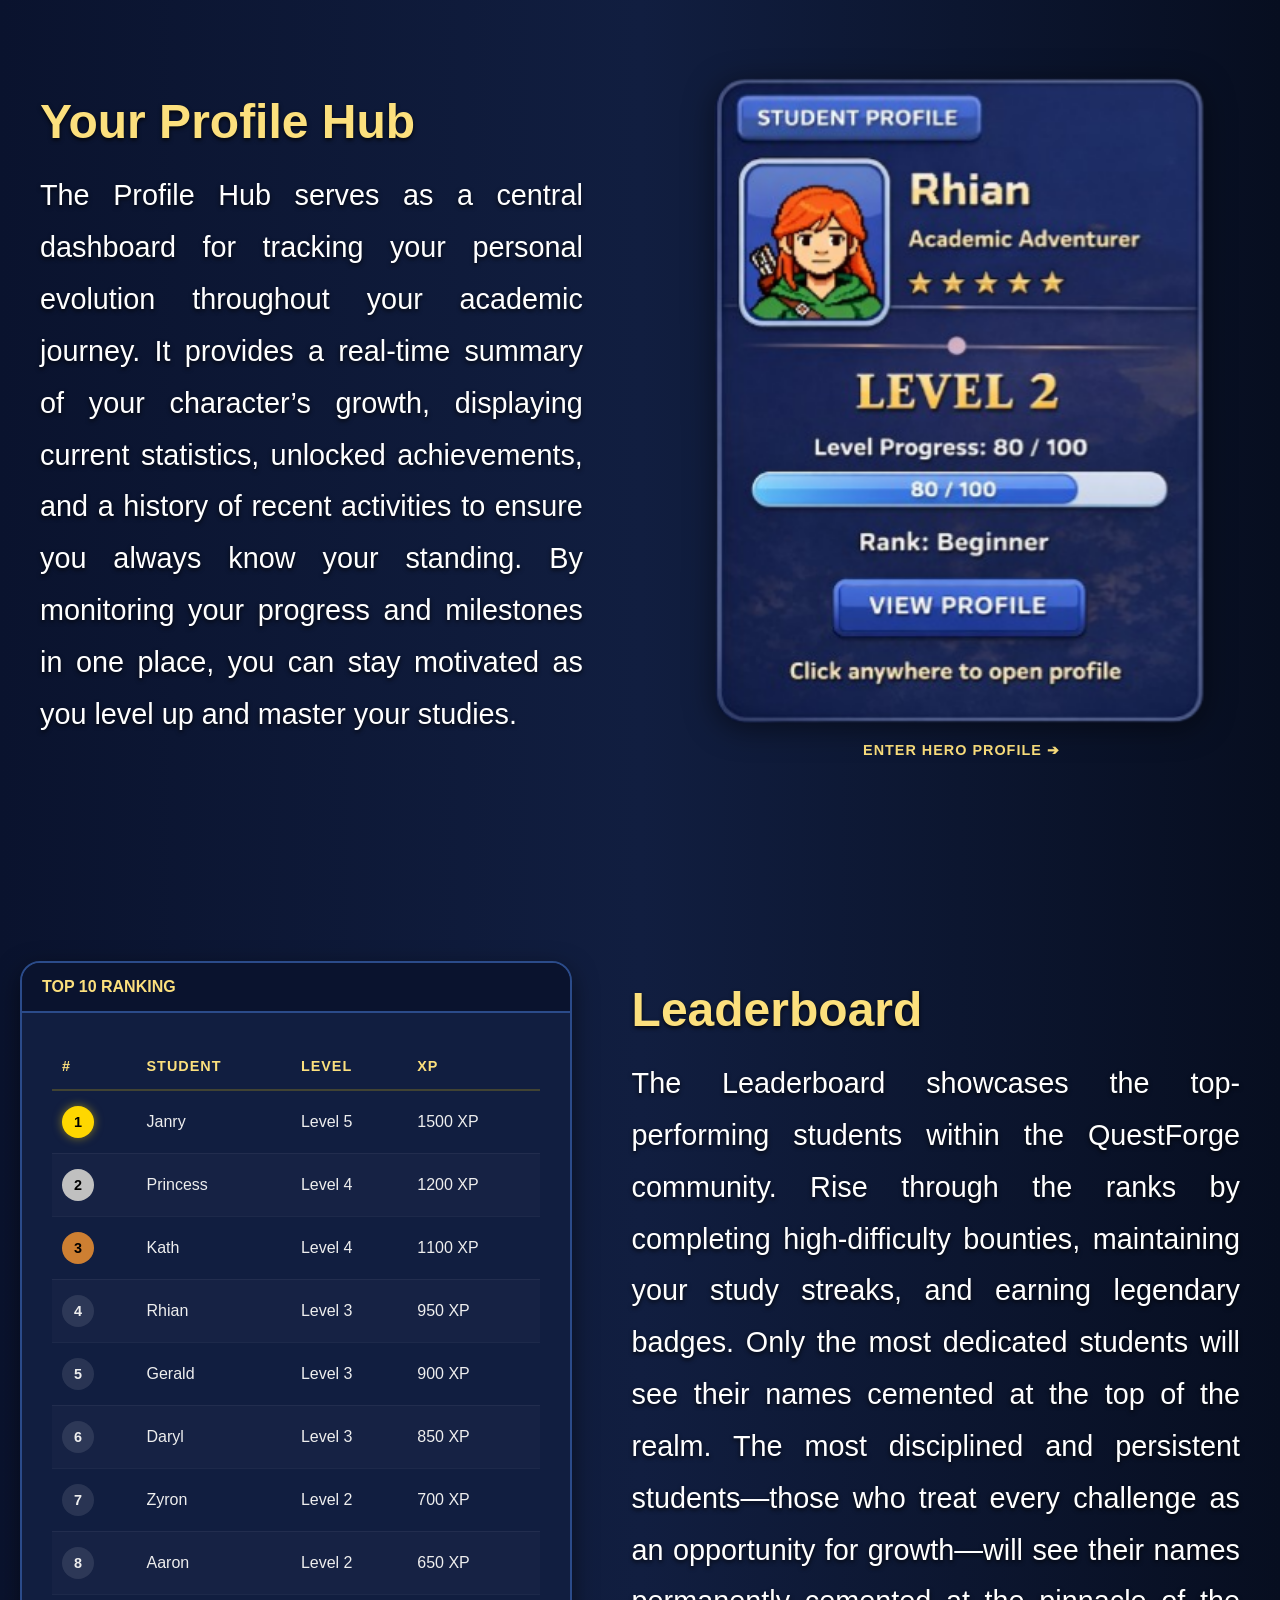
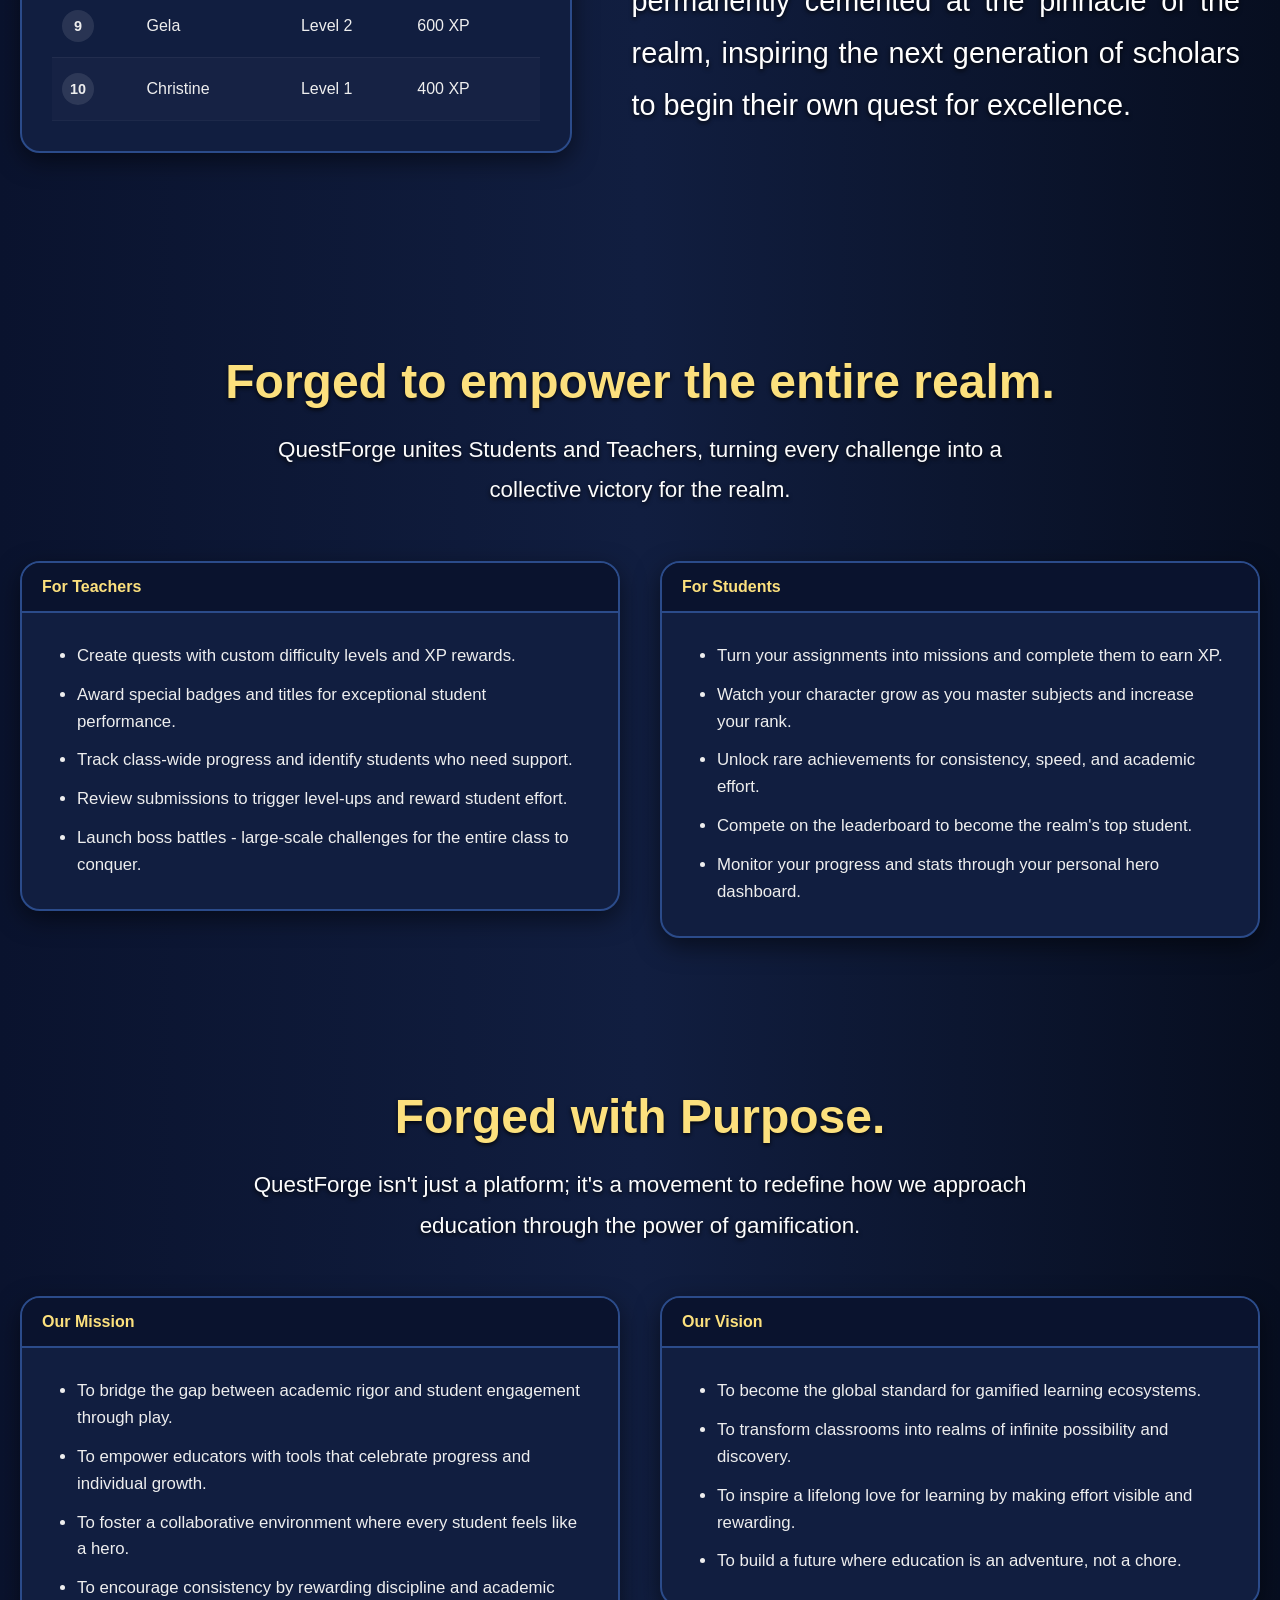
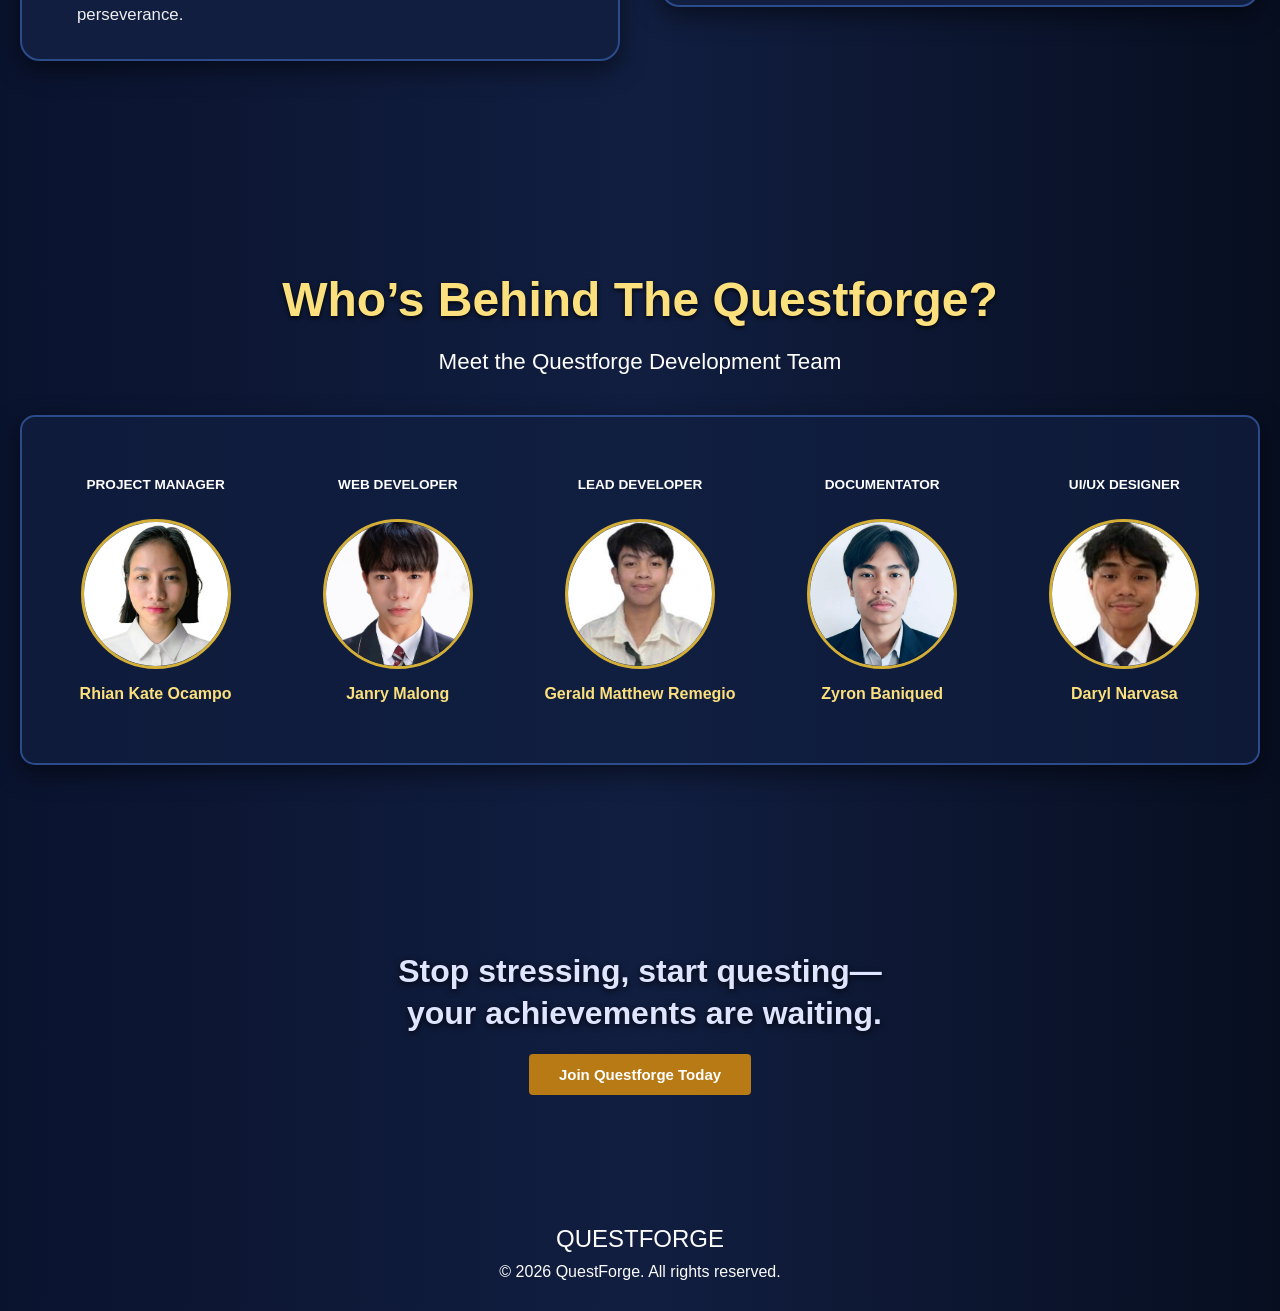
==== commit cbb8d7cd: "dagdag ule" ====
--- a/index.html
+++ b/index.html
@@ -4,7 +4,7 @@
     <meta charset="UTF-8">
     <meta name="viewport" content="width=device-width, initial-scale=1.0">
     <title>QuestForge - Gamify Your Education</title>
-
+    
     <link rel="stylesheet" href="common.css">
     <link rel="stylesheet" href="index.css">
     <link rel="stylesheet" href="profile.css">
@@ -13,339 +13,297 @@
     <link rel="stylesheet" href="developers.css">
 </head>
 <body>
-    <header class="site-header">
-        <div class="container">
-            <nav class="navbar">
-                <div class="logo">QUESTFORGE</div>
-
-                <input type="checkbox" id="menu-toggle" class="menu-toggle">
-                <label for="menu-toggle" class="menu-icon" aria-label="Toggle navigation">
-                    <span></span>
-                    <span></span>
-                    <span></span>
-                </label>
-
-                <div class="nav-links">
-                    <a href="#home">Home</a>
-                    <a href="#features">Features</a>
-                    <a href="#profile">Profile</a>
-                    <a href="#leaderboard">Leaderboard</a>
-                    <a href="#how-it-works">How It Works</a>
-                    <a href="#about">About Us</a>
-                    <a href="#developers">Developers</a>
-                </div>
-            </nav>
-        </div>
-    </header>
-
-    <main>
-        <section id="home" class="page-section hero-section">
-            <div class="container">
-                <div class="questforge">
-                    <div class="questforge-content">
-                        <div class="questforge-logo-large">
-                            <img src="logo2-removebg-preview.png" alt="QuestForge logo" class="questforge-logo-img">
-                        </div>
-
-                        <h1 class="gold-heading">Transform Your Academic Journey into a Game.</h1>
-                        <p class="questforge-subtitle">
-                            Conquer your assignments, level up your skills, and earn badges with QuestForge.
-                        </p>
-
-                        <a href="#features" class="btn btn-gold">Start Your Quest</a>
-                    </div>
-                </div>
-            </div>
+
+    <div class="container">
+        <nav>
+            <div class="logo">QUESTFORGE</div>
+            
+            <div class="nav-links">
+                <a href="#home">Home</a>
+                <a href="#features">Features</a>
+                <a href="#how-it-works">How It Works</a>
+                <a href="#about">About Us</a>
+                <a href="#developers">Developers</a>
+            </div>
+        </nav>
+
+        <section id="home" class="page-section">
+            <main class="questforge">
+                <div class="questforge-content">
+                    <div class="questforge-logo-large">
+                        <img src="pixelated logo.png" alt="QuestForge Logo" class="questforge-logo-img">
+                    </div>
+
+                    <h1 class="gold-heading">Transform Your Academic Journey into a Game.</h1>
+                    <p class="questforge-subtitle">
+                        Conquer your assignments, level up your skills, and earn badges with QuestForge.
+                    </p>
+                </div>
+            </main>
         </section>
 
         <section id="features" class="page-section">
-            <div class="container">
-                <div class="section-header">
-                    <h2 class="gold-heading">Core Features</h2>
-                    <p class="section-subtitle">
-                        Everything students need to stay motivated and everything teachers need to guide progress.
+            <div class="showcase-container">
+        
+                <div class="showcase-item">
+                    <div class="image-area">
+                        <img src="QUESTS3.png" alt="Feature One">
+                    </div>
+                <div class="showcase-text">
+                    <h1 class="gold-heading">Quests</h1>
+                    <p>Turn your assignments into missions. Complete them to earn XP and level up your character.</p>
+                </div>
+            </div>
+
+                <div class="showcase-item">
+                    <div class="image-area">
+                        <img src="ACHIEVEMENTS.png" alt="Feature Two">
+                </div>
+                
+                <div class="showcase-text">
+                    <h1 class="gold-heading">Achievements</h1>
+                    <p>Earn special badges like Early Bird or Task Master by hitting your study goals and staying consistent.</p>
+                </div>
+            </div>
+
+                <div class="showcase-item">
+                    <div class="image-area">
+                        <img src="BOSSBATTLES.png" alt="Feature Three">
+                </div>
+                    <div class="showcase-text">
+                    <h1 class="gold-heading">Boss Battles</h1>
+                    <p>Conquer and overcome high-stakes exams and major class challenges to earn massive rewards and legendary status.</p>
+                </div>
+            </div>
+        </section>
+
+
+        <section id="profile" class="page-section">
+    <div class="profile-container">
+
+        <div class="profile-overview">
+            <h1 class="gold-heading"> Your Profile Hub</h1>
+            <p class="profile-description">
+                The Profile Hub serves as a central dashboard for tracking your
+                personal evolution throughout your academic journey. It provides
+                a real-time summary of your character’s growth, displaying current
+                statistics, unlocked achievements, and a history of recent activities
+                to ensure you always know your standing. By monitoring your progress
+                and milestones in one place, you can stay motivated as you level up and master your studies.
+            </p>
+        </div>
+
+    <a href="profile-detail.html" class="profile-redirect-link">
+            <div class="profile-image-clean">
+                <img src="ProfileIcon1.png" alt="Profile Preview" class="hero-avatar-img">
+                <div class="click-label">Enter Hero Profile ➔</div>
+            </div>
+        </a>
+    </div>
+</section>
+
+
+    <section id="leaderboard" class="page-section">
+    <div class="leaderboard-container"> <div class="panel">
+            <div class="panel-header">
+                TOP 10 RANKING
+            </div>
+            <div class="panel-content">
+                <table class="leaderboard-table">
+                    <thead>
+                        <tr>
+                            <th>#</th>
+                            <th>Student</th>
+                            <th>Level</th>
+                            <th>XP</th>
+                        </tr>
+                    </thead>
+                    <tbody>
+                        <tr><td><span class="rank-number rank-1">1</span></td><td>Janry</td><td>Level 5</td><td>1500 XP</td></tr>
+                        <tr><td><span class="rank-number rank-2">2</span></td><td>Princess</td><td>Level 4</td><td>1200 XP</td></tr>
+                        <tr><td><span class="rank-number rank-3">3</span></td><td>Kath</td><td>Level 4</td><td>1100 XP</td></tr>
+                        <tr><td><span class="rank-number">4</span></td><td>Rhian</td><td>Level 3</td><td>950 XP</td></tr>
+                        <tr><td><span class="rank-number">5</span></td><td>Gerald</td><td>Level 3</td><td>900 XP</td></tr>
+                        <tr><td><span class="rank-number">6</span></td><td>Daryl</td><td>Level 3</td><td>850 XP</td></tr>
+                        <tr><td><span class="rank-number">7</span></td><td>Zyron</td><td>Level 2</td><td>700 XP</td></tr>
+                        <tr><td><span class="rank-number">8</span></td><td>Aaron</td><td>Level 2</td><td>650 XP</td></tr>
+                        <tr><td><span class="rank-number">9</span></td><td>Gela</td><td>Level 2</td><td>600 XP</td></tr>
+                        <tr><td><span class="rank-number">10</span></td><td>Christine</td><td>Level 1</td><td>400 XP</td></tr>
+                    </tbody>
+                </table>
+            </div>
+        </div>
+        
+        <div class="leaderboard-overview">
+        <p><h1 class="gold-heading"> Leaderboard</h1></p>
+        <p class="leaderboard-description">
+                The Leaderboard showcases the top-performing students within the QuestForge community.
+                Rise through the ranks by completing high-difficulty bounties, maintaining your study streaks,
+                and earning legendary badges. Only the most dedicated students will see their names
+                cemented at the top of the realm. The most disciplined and persistent students—those
+                who treat every challenge as an opportunity for growth—will see their names permanently cemented
+                at the pinnacle of the realm, inspiring the next generation of scholars to begin their own quest for excellence.
+            </p>
+        </div>
+
+    </div>
+</section>
+            </main>
+        </section>
+        
+
+        <section id="how-it-works" class="page-section">
+            <main>
+                <div class="about-header">
+                    <h1 class="gold-heading"> Forged to empower the entire realm.</h1>
+                    <p class="about-subtitle">
+                    QuestForge unites Students and Teachers, turning every challenge into a collective victory for the realm.
                     </p>
                 </div>
 
-                <div class="showcase-container">
-                    <article class="showcase-item">
-                        <div class="image-area">
-                            <img src="hci_1_2_3-removebg-preview.png" alt="Quest board showing school tasks turned into missions">
-                        </div>
-                        <div class="showcase-text">
-                            <h3 class="gold-heading">Quests</h3>
-                            <p>Turn assignments into missions. Complete them to earn XP, build momentum, and level up.</p>
-                        </div>
-                    </article>
-
-                    <article class="showcase-item">
-                        <div class="image-area">
-                            <img src="character-removebg-preview.png" alt="Character with achievement rewards">
-                        </div>
-                        <div class="showcase-text">
-                            <h3 class="gold-heading">Achievements</h3>
-                            <p>Unlock badges like Early Bird and Task Master by staying consistent and hitting study goals.</p>
-                        </div>
-                    </article>
-
-                    <article class="showcase-item">
-                        <div class="image-area">
-                            <img src="character_1-removebg-preview.png" alt="Student profile dashboard preview">
-                        </div>
-                        <div class="showcase-text">
-                            <h3 class="gold-heading">Profile</h3>
-                            <p>Your personal dashboard for levels, XP, ranks, badges, and recent quest progress.</p>
-                        </div>
-                    </article>
-                </div>
-            </div>
+
+    <section class="panels-grid">
+        
+        <div class="panel mission-section">
+            <div class="panel-header">For Teachers</div>
+            <div class="panel-content">
+                <ul class="mission-list">
+                    <li>Create quests with custom difficulty levels and XP rewards.</li>
+                    <li>Award special badges and titles for exceptional student performance.</li>
+                    <li>Track class-wide progress and identify students who need support.</li>
+                    <li>Review submissions to trigger level-ups and reward student effort.</li>
+                    <li>Launch boss battles - large-scale challenges for the entire class to conquer.</li>
+                </ul>
+            </div>
+        </div>
+
+        <div class="panel team-section">
+            <div class="panel-header">For Students</div>
+            <div class="panel-content team-content">
+                <ul class="team-list">
+                    <li>Turn your assignments into missions and complete them to earn XP.</li>
+                    <li>Watch your character grow as you master subjects and increase your rank.</li>
+                    <li>Unlock rare achievements for consistency, speed, and academic effort.</li>
+                    <li>Compete on the leaderboard to become the realm's top student.</li>
+                    <li>Monitor your progress and stats through your personal hero dashboard.</li>
+                </ul>
+            </div>
+        </div>
+        
+    </section>
+    <section id="about" class="page-section">
+    <div class="about-header">
+        <h1 class="gold-heading">Forged with Purpose.</h1>
+        <p class="about-subtitle">
+            QuestForge isn't just a platform; it's a movement to redefine how we approach education through the power of gamification.
+        </p>
+    </div>
+
+    <section class="panels-grid">
+        <div class="panel">
+            <div class="panel-header">Our Mission</div>
+            <div class="panel-content">
+                <ul class="mission-list">
+                    <li>To bridge the gap between academic rigor and student engagement through play.</li>
+                    <li>To empower educators with tools that celebrate progress and individual growth.</li>
+                    <li>To foster a collaborative environment where every student feels like a hero.</li>
+                    <li>To encourage consistency by rewarding discipline and academic perseverance.</li>
+                </ul>
+            </div>
+        </div>
+
+        <div class="panel">
+            <div class="panel-header">Our Vision</div>
+            <div class="panel-content">
+                <ul class="mission-list">
+                    <li>To become the global standard for gamified learning ecosystems.</li>
+                    <li>To transform classrooms into realms of infinite possibility and discovery.</li>
+                    <li>To inspire a lifelong love for learning by making effort visible and rewarding.</li>
+                    <li>To build a future where education is an adventure, not a chore.</li>
+                </ul>
+            </div>
+        </div>
+    </section>
+</section>
+
+<section id="developers" class="page-section">
+    <div class="dev-header-area">
+        <h1 class="gold-heading">Who’s Behind The Questforge?</h1>
+        <p class="dev-subtitle-text">Meet the Questforge Development Team</p>
+    </div>
+
+    <div class="dev-wireframe-container">
+        <div class="dev-flex-row">
+            
+            <a href="rhian-portfolio.html" class="dev-card-link">
+                <div class="dev-item">
+                    <span class="dev-role-top">Project Manager</span>
+                    <div class="dev-image-container">
+                        <img src="rhian.jpg" alt="Rhian Kate Ocampo" class="dev-photo">
+                    </div>
+                    <h3 class="dev-name-gold">Rhian Kate Ocampo</h3>
+                </div>
+            </a>
+
+            <a href="janry-portfolio.html" class="dev-card-link">
+                <div class="dev-item">
+                    <span class="dev-role-top">Web Developer</span>
+                    <div class="dev-image-container">
+                        <img src="Janry.jpg" alt="Janry Malong" class="dev-photo">
+                    </div>
+                    <h3 class="dev-name-gold">Janry Malong</h3>
+                </div>
+            </a>
+
+            <a href="gerald-portfolio.html" class="dev-card-link">
+                <div class="dev-item">
+                    <span class="dev-role-top">Lead Developer</span>
+                    <div class="dev-image-container">
+                        <img src="gerald.jpg" alt="Gerald Matthew Remegio" class="dev-photo">
+                    </div>
+                    <h3 class="dev-name-gold">Gerald Matthew Remegio</h3>
+                </div>
+            </a>
+
+            <a href="zyron-portfolio.html" class="dev-card-link">
+                <div class="dev-item">
+                    <span class="dev-role-top">Documentator</span>
+                    <div class="dev-image-container">
+                        <img src="zyron.jpg" alt="Zyron Baniqued" class="dev-photo">
+                    </div>
+                    <h3 class="dev-name-gold">Zyron Baniqued</h3>
+                </div>
+            </a>
+
+            <a href="daryl-portfolio.html" class="dev-card-link">
+                <div class="dev-item">
+                    <span class="dev-role-top">UI/UX Designer</span>
+                    <div class="dev-image-container">
+                        <img src="daryl.jpg" alt="Daryl Narvasa" class="dev-photo">
+                    </div>
+                    <h3 class="dev-name-gold">Daryl Narvasa</h3>
+                </div>
+            </a>
+
+            </div>
+    </div>
+</section>
+
+    <section class="cta-section">
+        <h2 class="cta-text">Stop stressing, start questing—<br>your achievements are waiting.</h2>
+        <button class="cta-button">Join Questforge Today</button>
+    </section>
+</div>
+                </section>
+            </main>
         </section>
 
-        <section id="profile" class="page-section">
-            <div class="container">
-                <div class="profile-container">
-                    <div class="profile-overview">
-                        <h2 class="gold-heading">Your Profile Hub</h2>
-                        <p class="profile-description">
-                            The Profile Hub is your central dashboard for tracking growth throughout your academic journey.
-                            Check your level, XP, unlocked badges, and recent quests in one place so you always know how
-                            far you’ve come and what to conquer next.
-                        </p>
-                    </div>
-
-                    <div class="panel profile-panel">
-                        <div class="panel-header">
-                            <h3>👤 Janry</h3>
-                        </div>
-
-                        <div class="panel-content">
-                            <div class="profile-top">
-                                <div class="avatar">
-                                    <img src="character_2-removebg-preview.png" alt="Janry avatar">
-                                </div>
-
-                                <div class="xp-bar-container">
-                                    <div class="xp-text">
-                                        <span class="xp-numbers">XP: 1500 / 2000</span>
-                                        <span class="stars">⭐⭐⭐⭐⭐</span>
-                                    </div>
-                                    <div class="xp-bar">
-                                        <div class="xp-fill" style="width: 75%;"></div>
-                                    </div>
-                                </div>
-                            </div>
-
-                            <h4 class="section-label gold-heading">Badges</h4>
-                            <div class="badges-grid">
-                                <div class="badge-item active">🥉 Early Bird</div>
-                                <div class="badge-item active">🥈 Consistency King</div>
-                                <div class="badge-item locked">🔒 Task Master</div>
-                            </div>
-
-                            <h4 class="section-label gold-heading">Recent Quests</h4>
-                            <ul class="quest-list">
-                                <li class="quest-item">
-                                    <div class="quest-info">
-                                        <strong>HCI Lecture</strong>
-                                        <small class="text-muted">Easy • Reward: 10 XP</small>
-                                    </div>
-                                    <span class="status-badge status-complete">Completed</span>
-                                </li>
-                                <li class="quest-item">
-                                    <div class="quest-info">
-                                        <strong>HCI Lab</strong>
-                                        <small class="text-muted">Hard • Reward: 100 XP</small>
-                                    </div>
-                                    <span class="status-badge status-due">Due Soon</span>
-                                </li>
-                                <li class="quest-item">
-                                    <div class="quest-info">
-                                        <strong>Discrete Structures</strong>
-                                        <small class="text-muted">Medium • Reward: 50 XP</small>
-                                    </div>
-                                    <span class="status-badge status-due">Due Soon</span>
-                                </li>
-                            </ul>
-                        </div>
-                    </div>
-                </div>
-            </div>
-        </section>
-
-        <section id="leaderboard" class="page-section">
-            <div class="container">
-                <div class="leaderboard-container">
-                    <div class="panel leaderboard-panel">
-                        <div class="panel-header">
-                            <h3>Top 10 Ranking</h3>
-                        </div>
-                        <div class="panel-content">
-                            <table class="leaderboard-table">
-                                <thead>
-                                    <tr>
-                                        <th>#</th>
-                                        <th>Student</th>
-                                        <th>Level</th>
-                                        <th>XP</th>
-                                    </tr>
-                                </thead>
-                                <tbody>
-                                    <tr><td><span class="rank-number rank-1">1</span></td><td>👦 Janry</td><td>Level 5</td><td>1500 XP</td></tr>
-                                    <tr><td><span class="rank-number rank-2">2</span></td><td>👧 Princess</td><td>Level 4</td><td>1200 XP</td></tr>
-                                    <tr><td><span class="rank-number rank-3">3</span></td><td>👧 Kath</td><td>Level 4</td><td>1100 XP</td></tr>
-                                    <tr><td><span class="rank-number">4</span></td><td>👧 Rhian</td><td>Level 3</td><td>950 XP</td></tr>
-                                    <tr><td><span class="rank-number">5</span></td><td>👦 Gerald</td><td>Level 3</td><td>900 XP</td></tr>
-                                    <tr><td><span class="rank-number">6</span></td><td>👦 Daryl</td><td>Level 3</td><td>850 XP</td></tr>
-                                    <tr><td><span class="rank-number">7</span></td><td>👦 Zyron</td><td>Level 2</td><td>700 XP</td></tr>
-                                    <tr><td><span class="rank-number">8</span></td><td>👦 Aaron</td><td>Level 2</td><td>650 XP</td></tr>
-                                    <tr><td><span class="rank-number">9</span></td><td>👧 Gela</td><td>Level 2</td><td>600 XP</td></tr>
-                                    <tr><td><span class="rank-number">10</span></td><td>👧 Christine</td><td>Level 1</td><td>400 XP</td></tr>
-                                </tbody>
-                            </table>
-                        </div>
-                    </div>
-
-                    <div class="leaderboard-overview">
-                        <h2 class="gold-heading">Leaderboard</h2>
-                        <p class="leaderboard-description">
-                            The Leaderboard highlights the most dedicated students in the QuestForge community.
-                            Rise through the ranks by completing quests, keeping your streak alive, and earning
-                            prestigious badges. Every challenge is a chance to climb higher and inspire others.
-                        </p>
-                    </div>
-                </div>
-            </div>
-        </section>
-
-        <section id="how-it-works" class="page-section">
-            <div class="container">
-                <div class="about-header">
-                    <h2 class="gold-heading">Forged to Empower the Entire Realm</h2>
-                    <p class="about-subtitle">
-                        QuestForge unites teachers and students, turning every challenge into a shared victory.
-                    </p>
-                </div>
-
-                <div class="panels-grid">
-                    <div class="panel">
-                        <div class="panel-header">For Teachers</div>
-                        <div class="panel-content">
-                            <ul class="mission-list">
-                                <li>Create quests with custom difficulty levels and XP rewards.</li>
-                                <li>Award special badges and titles for exceptional student performance.</li>
-                                <li>Track class-wide progress and identify students who need support.</li>
-                                <li>Review submissions and reward consistent effort.</li>
-                            </ul>
-                        </div>
-                    </div>
-
-                    <div class="panel">
-                        <div class="panel-header">For Students</div>
-                        <div class="panel-content">
-                            <ul class="team-list">
-                                <li>Turn assignments into missions and earn XP.</li>
-                                <li>Watch your character grow as you master subjects.</li>
-                                <li>Unlock achievements for speed, consistency, and effort.</li>
-                                <li>Compete on the leaderboard and build your rank.</li>
-                                <li>Track all your progress through a personal dashboard.</li>
-                            </ul>
-                        </div>
-                    </div>
-                </div>
-            </div>
-        </section>
-
-        <section id="about" class="page-section">
-            <div class="container">
-                <div class="about-header">
-                    <h2 class="gold-heading">Forged with Purpose</h2>
-                    <p class="about-subtitle">
-                        QuestForge is built to make learning more engaging, visible, and rewarding through gamification.
-                    </p>
-                </div>
-
-                <div class="panels-grid">
-                    <div class="panel">
-                        <div class="panel-header">Our Mission</div>
-                        <div class="panel-content">
-                            <ul class="mission-list">
-                                <li>Bridge academic rigor and student engagement through play.</li>
-                                <li>Empower educators with tools that celebrate growth and consistency.</li>
-                                <li>Create a learning space where every student feels motivated to improve.</li>
-                                <li>Reward discipline, effort, and long-term progress.</li>
-                            </ul>
-                        </div>
-                    </div>
-
-                    <div class="panel">
-                        <div class="panel-header">Our Vision</div>
-                        <div class="panel-content">
-                            <ul class="mission-list">
-                                <li>Become a leading platform for gamified learning experiences.</li>
-                                <li>Transform classrooms into spaces of challenge, discovery, and growth.</li>
-                                <li>Make learning feel rewarding instead of exhausting.</li>
-                                <li>Build a future where education feels like an adventure.</li>
-                            </ul>
-                        </div>
-                    </div>
-                </div>
-
-                <div class="cta-section">
-                    <h3 class="cta-text">Stop stressing, start questing—your achievements are waiting.</h3>
-                    <button class="cta-button">Download Now</button>
-                </div>
-            </div>
-        </section>
-
-        <section id="developers" class="page-section">
-            <div class="container">
-                <div class="dev-header-area">
-                    <h2 class="gold-heading">Who’s Behind QuestForge?</h2>
-                    <p class="dev-subtitle-text">Meet the QuestForge Development Team</p>
-                </div>
-
-                <div class="dev-wireframe-container">
-                    <div class="dev-flex-row">
-                        <article class="dev-item">
-                            <span class="dev-role-top">Project Manager</span>
-                            <div class="dev-image-placeholder">image</div>
-                            <h3 class="dev-name-gold">Rhian Kate Ocampo</h3>
-                        </article>
-
-                        <article class="dev-item">
-                            <span class="dev-role-top">Web Developer</span>
-                            <div class="dev-image-placeholder">image</div>
-                            <h3 class="dev-name-gold">Janry Malong</h3>
-                        </article>
-
-                        <article class="dev-item">
-                            <span class="dev-role-top">Lead Developer</span>
-                            <div class="dev-image-placeholder">image</div>
-                            <h3 class="dev-name-gold">Gerald Matthew Remegio</h3>
-                        </article>
-
-                        <article class="dev-item">
-                            <span class="dev-role-top">Documentator</span>
-                            <div class="dev-image-placeholder">image</div>
-                            <h3 class="dev-name-gold">Zyron Baniqued</h3>
-                        </article>
-
-                        <article class="dev-item">
-                            <span class="dev-role-top">UI/UX Designer</span>
-                            <div class="dev-image-placeholder">image</div>
-                            <h3 class="dev-name-gold">Daryl Narvasa</h3>
-                        </article>
-                    </div>
-                </div>
-            </div>
-        </section>
-    </main>
-
-    <footer>
-        <div class="container footer-inner">
+        <footer>
             <div class="footer-logo">QUESTFORGE</div>
             <p>&copy; 2026 QuestForge. All rights reserved.</p>
-        </div>
-    </footer>
+        </footer>
+
+    </div>
+
 </body>
 </html>
--- a/common.css
+++ b/common.css
@@ -1,277 +1,264 @@
 :root {
     --bg-dark: #070e20;
-    --bg-mid: #111e40;
-    --panel-bg: rgba(17, 30, 64, 0.92);
+    --panel-bg: #111e40;
     --panel-header: #0a132e;
     --gold-light: #fce07d;
     --gold-main: #dca820;
     --text-main: #e0e5ff;
-    --text-muted: #bfc8ea;
+    --text-muted: #fcfcfc;
     --accent-blue: #2b4b8a;
     --success-green: #3b823e;
     --warning-orange: #b87a14;
-    --border-soft: rgba(255, 255, 255, 0.08);
-    --shadow-main: 0 10px 30px rgba(0, 0, 0, 0.35);
-    --max-width: 1200px;
-    --header-height: 84px;
 }
 
 * {
     margin: 0;
     padding: 0;
     box-sizing: border-box;
-}
-
-html {
-    scroll-behavior: smooth;
-}
+    font-family: 'Segoe UI', Tahoma, Geneva, Verdana, sans-serif;
+}
+
 
 body {
     font-family: 'Segoe UI', Tahoma, Geneva, Verdana, sans-serif;
     color: var(--text-main);
-    background: linear-gradient(180deg, #070e20 0%, #0d1631 50%, #111e40 100%);
-    line-height: 1.6;
-}
-
-img {
-    max-width: 100%;
-    display: block;
-}
-
-a {
-    color: inherit;
-    text-decoration: none;
-}
-
-button {
-    font: inherit;
+    margin: 0;
+    background: linear-gradient(270deg, #070e20, #111e40, #0a132e);
 }
 
 .container {
-    width: min(var(--max-width), calc(100% - 2rem));
+    max-width: 1500px;
     margin: 0 auto;
-}
-
-.site-header {
-    position: sticky;
+    padding: 0 20px;
+}
+
+/* --- Simple & Clean Navigation --- */
+/* --- Adoptium-Style Navigation --- */
+nav {
+    font-size: 1rem;
+    display: flex;
+    justify-content: center;
+    align-items: center;
+    gap: 400px; /* Space between logo and links */
+    
+    /* Fill the top of the screen */
+    width: 100%;
+    height: 70px;
+    padding: 40px 40px;
+    margin: 0; /* Removes the gaps around the bar */
+    
+    /* Colors and Transparency */
+    background-color: #111e40cc;
+    backdrop-filter: blur(10px);
+    
+    /* Clean horizontal line */
+    border: none;
+    border-bottom: 1px solid rgba(255, 255, 255, 0.1);
+    border-radius: 0; /* No rounded corners */
+    
+    /* Keep it at the top while scrolling */
+    position: fixed; /* Changed from sticky to fixed to ensure it stays flush */
     top: 0;
+    left: 0;
     z-index: 1000;
-    backdrop-filter: blur(10px);
-    background: rgba(10, 19, 46, 0.85);
-    border-bottom: 1px solid var(--border-soft);
-}
-
-.navbar {
-    min-height: var(--header-height);
-    display: flex;
-    align-items: center;
-    justify-content: space-between;
-    gap: 1.5rem;
-    position: relative;
-}
-
-.logo,
-.footer-logo {
+}
+
+/* Adjust the logo to be cleaner */
+.logo {
+    font-size: 2.5rem; /* Slightly larger for impact */
     font-weight: 900;
     text-transform: uppercase;
-    letter-spacing: 1px;
-    background: linear-gradient(to bottom, #fff3a3 0%, #fce07d 50%, #dca820 85%);
+    margin-bottom: 0px;
+    line-height: 1.2;
+    text-align: center;
+    position: absolute;
+    left: 100px;
+    /* 1. Yellow/Gold Gradient Color */
+    background: linear-gradient(to bottom, #fff3a3 0%, #fce07d 50%, #dca820 80%);
     -webkit-background-clip: text;
     -webkit-text-fill-color: transparent;
-    text-shadow: 0 0 10px rgba(252, 224, 125, 0.15);
-}
-
-.logo {
-    font-size: 2rem;
-}
-
+
+    /* 2. Light Effect / Glow */
+    /* We use filter: drop-shadow because text-fill-color: transparent can hide normal text-shadows */
+    filter: drop-shadow(0 0 10px rgba(252, 224, 125, 0.8))
+            drop-shadow(0 0 20px rgba(220, 168, 32, 0.4));
+    
+    /* 3. Smooth Animation (Pulse effect) */
+    animation: titleGlow 3s ease-in-out infinite alternate;
+    transition: transform 0.3s ease;
+}
+
+
+
+/* Keyframes for a breathing light effect */
+@keyframes titleGlow {
+    from {
+        filter: drop-shadow(0 0 8px rgba(252, 224, 125, 0.7));
+    }
+    to {
+        filter: drop-shadow(0 0 18px rgba(252, 224, 125, 0.9))
+                drop-shadow(0 0 30px rgba(220, 168, 32, 0.5));
+    }
+}
+
+/* Simple, spaced out links */
 .nav-links {
     display: flex;
-    align-items: center;
-    gap: 1.5rem;
+    gap: 80px;
 }
 
 .nav-links a {
-    color: rgba(255, 255, 255, 0.82);
-    font-weight: 500;
-    transition: color 0.25s ease, transform 0.25s ease;
+    color: rgba(255, 255, 255, 0.7);
+    text-decoration: none;
+    font-weight: 400;
+    transition: all 0.3s ease;
 }
 
 .nav-links a:hover {
     color: var(--gold-light);
+    text-shadow: 0 0 10px rgba(252, 224, 125, 0.8),
+                0 0 20px rgba(252, 224, 125, 0.4);
+    transform: translateY(-2px); /* Slight lift */
+}
+
+/* --- Buttons --- */
+.btn {
+    padding: 10px 24px;
+    border-radius: 4px;
+    font-weight: bold;
+    cursor: pointer;
+    text-decoration: none;
+    display: inline-block;
+    transition: transform 0.2s, box-shadow 0.2s;
+}
+
+.btn:hover {
     transform: translateY(-2px);
-}
-
-.menu-toggle {
-    display: none;
-}
-
-.menu-icon {
-    display: none;
+    box-shadow: 0 4px 12px rgba(0,0,0,0.4);
+}
+
+.btn-gold {
+    background: linear-gradient(to bottom, var(--gold-light), var(--gold-main));
+    color: #111;
+    border: 1px solid #fff;
+}
+/* --- Shared Forms (Used in Login and Index) --- */
+.form-group {
+    display: flex;
     flex-direction: column;
-    gap: 5px;
-    cursor: pointer;
-}
-
-.menu-icon span {
-    width: 26px;
-    height: 3px;
-    background: var(--gold-light);
-    border-radius: 999px;
-}
-
-main {
-    overflow: hidden;
-}
-
-.page-section {
-    padding: 6rem 0;
-}
-
-.hero-section {
-    padding-top: calc(6rem + 1rem);
-}
-
-.section-header,
-.about-header,
-.dev-header-area {
-    text-align: center;
-    margin-bottom: 2.5rem;
+    gap: 8px;
+}
+
+.form-group label {
+    color: var(--gold-light);
+    font-size: 0.9rem;
+    font-weight: bold;
+}
+
+.form-group input {
+    background-color: rgba(0, 0, 0, 0.3);
+    border: 1px solid var(--accent-blue);
+    color: var(--text-main);
+    padding: 12px;
+    border-radius: 6px;
+    font-size: 1rem;
+    outline: none;
+    transition: border-color 0.3s;
+}
+
+.form-group input:focus {
+    border-color: var(--gold-main);
+}
+
+/* --- Layout Utilities --- */
+.grid-2 {
+    display: grid;
+    grid-template-columns: 1fr 1fr;
+    gap: 30px;
+    margin-bottom: 40px;
 }
 
 .gold-heading {
     color: var(--gold-light);
-    font-size: clamp(2rem, 4vw, 3.2rem);
-    line-height: 1.15;
-    margin-bottom: 1rem;
-    text-shadow: 0 2px 10px rgba(0, 0, 0, 0.35);
-}
-
-.section-subtitle,
-.about-subtitle,
-.dev-subtitle-text {
-    color: var(--text-muted);
-    font-size: 1.05rem;
-    max-width: 760px;
-    margin: 0 auto;
-}
-
+    text-shadow: 0 2px 4px rgba(0, 0, 0, 0.3);
+
+}
+
+.gold-heading:hover {
+    transform: scale(1.05);
+    filter: drop-shadow(0 0 15px rgba(252, 224, 125, 0.384))
+            drop-shadow(0 0 30px rgba(220, 168, 32, 0.6));
+}
 .text-muted {
     color: var(--text-muted);
-    display: block;
-    margin-top: 0.25rem;
-    font-size: 0.92rem;
-}
-
-.btn {
-    display: inline-flex;
-    align-items: center;
-    justify-content: center;
-    padding: 0.9rem 1.5rem;
-    border-radius: 999px;
-    border: none;
-    font-weight: 700;
-    cursor: pointer;
-    transition: transform 0.25s ease, box-shadow 0.25s ease, filter 0.25s ease;
-}
-
-.btn:hover,
-.cta-button:hover {
-    transform: translateY(-2px);
-    filter: brightness(1.05);
-}
-
-.btn-gold,
-.cta-button {
-    background: linear-gradient(to bottom, var(--gold-light), var(--gold-main));
-    color: #111;
-    box-shadow: 0 10px 22px rgba(220, 168, 32, 0.25);
-}
-
+    transition: all 0.4s ease; /* Smooth transition */
+    cursor: default;
+    opacity: 0.8; /* Slightly dimmed by default */
+    opacity: 1; /* Brightens to full white/light color */
+    color: #ffffff;
+    transform: translateX(5px); /* Subtle slide to the right */
+    
+    /* Optional: Very soft glow to match your theme */
+    text-shadow: 0 0 8px rgba(255, 255, 255, 0.2);
+}
+
+/* --- Cards/Panels --- */
 .panel {
-    background: var(--panel-bg);
-    border: 1px solid rgba(43, 75, 138, 0.9);
+    background-color: var(--panel-bg);
+    border: 2px solid var(--accent-blue);
     border-radius: 20px;
     overflow: hidden;
-    box-shadow: var(--shadow-main);
+    box-shadow: 0 8px 24px rgba(0,0,0,0.5);
+    transition: transform 0.3s ease, box-shadow 0.3s ease;
 }
 
 .panel-header {
-    background: var(--panel-header);
-    color: var(--gold-light);
-    padding: 1rem 1.25rem;
-    border-bottom: 1px solid rgba(43, 75, 138, 0.9);
-    font-weight: 700;
+    background-color: var(--panel-header);
+    padding: 15px 20px;
+    border-bottom: 2px solid var(--accent-blue);
+    font-weight: bold;
+    color: var(--gold-light);
+    display: flex;
+    align-items: center;
+    gap: 10px;
 }
 
 .panel-content {
-    padding: 1.5rem;
-}
-
+    padding: 30px;
+}
+
+.page-section {
+    padding: 100px 0;
+    min-height: 80vh;
+}
+
+html {
+    scroll-behavior: smooth;
+}
+/* --- Footer --- */
 footer {
-    padding: 2rem 0 2.5rem;
-    border-top: 1px solid var(--border-soft);
-    background: rgba(7, 14, 32, 0.6);
-}
-
-.footer-inner {
     text-align: center;
+    padding: 30px;
+    margin-top: 0px;
+    color: var(--text-muted);
 }
 
 .footer-logo {
-    font-size: 1.5rem;
-    margin-bottom: 0.5rem;
-}
-
-footer p {
-    color: var(--text-muted);
-}
-
-@media (max-width: 900px) {
-    .menu-icon {
+    font-size: 24px;
+    margin-bottom: 10px;
+}
+
+/* --- Shared Responsive Media Queries --- */
+@media (max-width: 768px) {
+    .grid-2 {
+        grid-template-columns: 1fr;
+    }
+    .nav-links {
+        display: none;
+    }
+    .action-panel-footer {
         display: flex;
-    }
-
-    .nav-links {
-        position: absolute;
-        top: calc(100% + 0.75rem);
-        right: 0;
-        width: min(280px, 100%);
-        background: rgba(10, 19, 46, 0.98);
-        border: 1px solid var(--border-soft);
-        border-radius: 16px;
-        box-shadow: var(--shadow-main);
-        padding: 1rem;
-        display: none;
-        flex-direction: column;
-        align-items: flex-start;
-    }
-
-    .menu-toggle:checked ~ .nav-links {
-        display: flex;
-    }
-
-    .logo {
-        font-size: 1.7rem;
-    }
-}
-
-@media (max-width: 768px) {
-    .page-section {
-        padding: 4.5rem 0;
-    }
-
-    .hero-section {
-        padding-top: 5.5rem;
-    }
-
-    .panel-content {
-        padding: 1.25rem;
-    }
-
-    .section-subtitle,
-    .about-subtitle,
-    .dev-subtitle-text {
-        font-size: 1rem;
+        justify-content: flex-end;
+        margin-top: 20px;
     }
 }
--- a/index.css
+++ b/index.css
@@ -3,10 +3,10 @@
 .questforge {
     display: flex;
     align-items: center;
-    justify-content: center; 
-    text-align: center; 
-    max-width: 900px; 
-    margin: 10px auto; 
+    justify-content: center;
+    text-align: center;
+    max-width: 900px;
+    margin: 10px auto;
     margin-top: 50px;
     padding: 0px;
 }
@@ -18,10 +18,10 @@
 }
 
 .questforge-logo-img {
-    height: 350px; 
-    width: 100%;   
-    max-width: 450px; 
-    filter: drop-shadow(0px 10px 15px rgba(0,0,0,0.5)); 
+    height: 350px;
+    width: 100%;
+    max-width: 450px;
+    filter: drop-shadow(0px 10px 15px rgba(0,0,0,0.5));
 }
 
 .questforge-title {
@@ -38,7 +38,7 @@
     font-size: 1.8rem;
     color: #ffffff;
     line-height: 1.8;
-    max-width: 700px; 
+    max-width: 700px;
     text-shadow: 0 2px 4px rgba(0,0,0,0.8);
 }
 
@@ -74,11 +74,11 @@
     text-shadow: 0 2px 4px rgba(0,0,0,0.8);
 }
 .showcase-text p {
-    font-size: 1.5rem; 
+    font-size: 1.5rem;
     line-height: 1.6;
     color: #ffffff;
     margin-top: 10px;
-     text-shadow: 0 2px 4px rgba(0,0,0,0.8);
+    text-shadow: 0 2px 4px rgba(0,0,0,0.8);
 }
 
 /* This container holds the space for the image */
--- a/profile.css
+++ b/profile.css
@@ -1,40 +1,56 @@
-.profile-container {
-    display: grid;
-    grid-template-columns: 1fr 1.1fr;
-    gap: 2rem;
-    align-items: start;
+/* Removes link decoration and ensures it takes up the right space */
+.profile-redirect-link {
+    text-decoration: none;
+    flex: 1.1; /* Keeps the same width as your panels */
+    display: block;
 }
 
-.profile-overview {
-    padding-top: 0.5rem;
+.profile-image-clean {
+    display: flex;
+    flex-direction: column;
+    align-items: center;
+    justify-content: center;
+    transition: transform 0.3s ease;
 }
 
-.profile-description {
-    color: #ffffff;
-    font-size: 1.05rem;
-    line-height: 1.9;
-    max-width: 650px;
+.hero-avatar-img {
+    width: 100%;
+    max-width: 500px;
+    height: auto;
+    object-fit: contain;
+    /* Adds a glow effect on the image instead of a box border */
+    filter: drop-shadow(0 5px 15px rgba(0,0,0,0.5));
+    transition: filter 0.3s ease;
 }
 
-.profile-panel .panel-header h3 {
-    font-size: 1.2rem;
+/* Hover effects */
+.profile-redirect-link:hover .profile-image-clean {
+    transform: scale(1.02);
 }
 
-.profile-top {
-    display: flex;
-    align-items: center;
-    gap: 1rem;
-    margin-bottom: 1.5rem;
+.profile-redirect-link:hover .hero-avatar-img {
+    filter: drop-shadow(0 0 15px rgba(236, 199, 65, 0.801)); /* Subtle gold glow */
+}
+
+.click-label {
+    margin-top: 15px;
+    color: var(--gold-light);
+    font-size: 0.9rem;
+    font-weight: bold;
+    text-transform: uppercase;
+    letter-spacing: 1px;
 }
 
 .avatar {
-    width: 96px;
-    height: 96px;
-    background: #111e40;
+    width: 100px;
+    height: 100px;
+    background-color: #111e40;
     border: 2px solid var(--gold-main);
-    border-radius: 16px;
+    border-radius: 8px;
+    display: flex;
+    align-items: center;
+    justify-content: center;
     overflow: hidden;
-    flex-shrink: 0;
 }
 
 .avatar img {
@@ -42,118 +58,129 @@
     height: 100%;
     object-fit: cover;
 }
+.profile-container {
+    display: flex;
+    justify-content: space-between;
+    align-items: flex-start;
+    gap: 40px; /* Matching the gap from your Features section */
+    width: 100%;
+}
 
+.profile-overview {
+    flex: 1;
+    text-align: left; /* Keeps descriptions clean on the left */
+    padding: 20px;
+}
+
+.profile-section .panel {
+    flex: 1.1; /* Slightly wider than the text side */
+    margin: 0;   /* Removes any default margins that might break alignment */
+}
+.gold-heading {
+    font-size: 3rem;
+    color: var(--gold-light);
+    margin-bottom: 20px;
+    line-height: 1.2;
+    text-shadow: 2px 2px 4px rgba(0, 0, 0, 0.8);
+    transition: transform 0.3s ease, text-shadow 0.3s ease;
+    text-shadow: 0 2px 4px rgba(0,0,0,0.8);
+
+}
+
+.profile-description {
+    color: white; /* 1. High Contrast color matches heading */
+    font-size: 1.8rem;         /* 2. Larger size is more readable */
+    line-height: 1.8;           /* 3. More space between lines feels luxurious */
+    max-width: 700px;             /* 4. Limits the line-length for easier reading */
+    text-align: justify;        /* 5. Clean, book-like edges */
+    text-shadow: 0 2px 4px rgba(0,0,0,0.8); /* 6. POP: Text "floats" above background */  
+}
+
+.overview-item {
+    margin-bottom: 30px;
+}
+
+.overview-item p {
+    color: var(--text-muted);
+    font-size: 0.95rem;
+    line-height: 1.6;
+}
 .xp-bar-container {
-    flex: 1;
+    flex-grow: 1;
 }
 
 .xp-text {
     display: flex;
     justify-content: space-between;
-    gap: 1rem;
-    margin-bottom: 0.5rem;
-    font-size: 0.95rem;
-    flex-wrap: wrap;
+    margin-bottom: 5px;
+    font-size: 14px;
 }
 
 .xp-bar {
     height: 12px;
-    background: rgba(0, 0, 0, 0.45);
-    border-radius: 999px;
+    background-color: #000;
+    border-radius: 6px;
     border: 1px solid var(--accent-blue);
     overflow: hidden;
 }
 
 .xp-fill {
     height: 100%;
+    width: 75%;
     background: linear-gradient(to right, var(--gold-main), var(--gold-light));
-    border-radius: inherit;
-}
-
-.section-label {
-    font-size: 1.25rem;
-    margin: 1.25rem 0 0.9rem;
 }
 
 .badges-grid {
     display: grid;
-    grid-template-columns: repeat(auto-fit, minmax(140px, 1fr));
-    gap: 0.75rem;
-    margin-bottom: 1.25rem;
+    grid-template-columns: repeat(auto-fit, minmax(120px, 1fr));
+    gap: 10px;
+    margin-bottom: 20px;
 }
 
 .badge-item {
-    background: rgba(255, 255, 255, 0.05);
-    border: 1px solid rgba(255, 255, 255, 0.1);
-    padding: 0.85rem;
-    border-radius: 12px;
+    background-color: rgba(255,255,255,0.05);
+    padding: 12px;
+    border-radius: 6px;
     text-align: center;
-    font-size: 0.92rem;
+    border: 1px solid rgba(255,255,255,0.1);
+    font-size: 14px;
 }
 
 .badge-item.active {
+    border-color: 1px solid rgba(255,255,255,0.1);
     color: var(--gold-light);
-    border-color: rgba(252, 224, 125, 0.25);
 }
 
 .badge-item.locked {
-    opacity: 0.55;
+    opacity: 0.5;
 }
 
 .quest-list {
     list-style: none;
-    display: grid;
-    gap: 0.75rem;
 }
 
 .quest-item {
+    background-color: rgba(255,255,255,0.05);
+    padding: 12px;
+    border-radius: 6px;
+    margin-bottom: 10px;
     display: flex;
     justify-content: space-between;
     align-items: center;
-    gap: 1rem;
-    background: rgba(255, 255, 255, 0.05);
-    border: 1px solid rgba(255, 255, 255, 0.08);
-    border-radius: 14px;
-    padding: 0.9rem 1rem;
-}
-
-.quest-info strong {
-    display: block;
-    margin-bottom: 0.15rem;
+    border: 1px solid rgba(255,255,255,0.1);
 }
 
 .status-badge {
-    padding: 0.35rem 0.7rem;
-    border-radius: 999px;
-    font-size: 0.75rem;
-    font-weight: 700;
-    white-space: nowrap;
+    padding: 4px 10px;
+    border-radius: 4px;
+    font-size: 12px;
+    font-weight: bold;
 }
 
 .status-complete {
-    background: var(--success-green);
-    color: #fff;
+    background-color: var(--success-green); color: white;
 }
 
 .status-due {
-    background: var(--warning-orange);
-    color: #fff;
-}
-
-@media (max-width: 900px) {
-    .profile-container {
-        grid-template-columns: 1fr;
-    }
-}
-
-@media (max-width: 600px) {
-    .profile-top,
-    .quest-item {
-        flex-direction: column;
-        align-items: flex-start;
-    }
-
-    .status-badge {
-        align-self: flex-start;
-    }
+    background-color: var(--warning-orange); color: white;
 }
--- a/leaderboard.css
+++ b/leaderboard.css
@@ -1,90 +1,122 @@
-.leaderboard-container {
-    display: grid;
-    grid-template-columns: 1.1fr 1fr;
-    gap: 2rem;
-    align-items: start;
+/* 1. Main Table Styling */
+table {
+    width: 100%;
+    border-collapse: collapse;
+    margin-bottom: 0; /* Removed bottom margin to fit panel better */
 }
 
-.leaderboard-overview {
-    padding-top: 0.5rem;
+th {
+    text-align: left;
+    padding: 15px 10px; /* Increased padding for better hierarchy */
+    color: var(--gold-light); /* Matching your gold theme */
+    font-size: 0.9rem;
+    text-transform: uppercase;
+    letter-spacing: 1px;
+    border-bottom: 2px solid rgba(255, 215, 0, 0.2); /* Thicker gold-tinted line */
 }
 
-.leaderboard-description {
-    color: #ffffff;
-    font-size: 1.05rem;
-    line-height: 1.9;
-    max-width: 650px;
+td {
+    padding: 15px 10px;
+    border-bottom: 1px solid rgba(255, 255, 255, 0.05);
+    color: #eee;
+    font-size: 1rem;
 }
 
-.leaderboard-table {
-    width: 100%;
-    border-collapse: collapse;
+/* 2. Row Interactivity */
+tbody tr:nth-child(even) {
+    background-color: rgba(255, 255, 255, 0.02);
 }
 
-.leaderboard-table th {
-    text-align: left;
-    padding: 0.95rem 0.75rem;
-    color: var(--gold-light);
-    font-size: 0.82rem;
-    text-transform: uppercase;
-    letter-spacing: 1px;
-    border-bottom: 1px solid rgba(252, 224, 125, 0.2);
+tbody tr:hover {
+    background-color: rgba(212, 175, 55, 0.08);
+    transition: background 0.3s ease;
+}
+.leaderboard-container {
+    display: flex;
+    justify-content: space-between;
+    align-items: flex-start;
+    gap: 40px; /* Matching the gap from your Features section */
+    width: 100%;
+}
+.leaderboard-overview{
+    flex: 1;
+    text-align: left; /* Keeps descriptions clean on the left */
+    padding: 20px;
+}
+.leaderboard-description {
+    color: white; /* 1. High Contrast color matches heading */
+    font-size: 1.8rem;         /* 2. Larger size is more readable */
+    line-height: 1.8;           /* 3. More space between lines feels luxurious */
+    max-width: 700px;             /* 4. Limits the line-length for easier reading */
+    text-align: justify;        /* 5. Clean, book-like edges */
+    text-shadow: 0 2px 4px rgba(0,0,0,0.8); /* 6. POP: Text "floats" above background */  
 }
 
-.leaderboard-table td {
-    padding: 1rem 0.75rem;
-    color: #eee;
-    border-bottom: 1px solid rgba(255, 255, 255, 0.05);
+.profile-container {
+    display: flex;
+    justify-content: space-between;
+    align-items: flex-start;
+    gap: 60px; /* Space between the panel and the text */
+    width: 100%;
 }
 
-.leaderboard-table tbody tr:nth-child(even) {
-    background: rgba(255, 255, 255, 0.02);
+.panel {
+    flex: 0.9;         /* Takes up 2.5x more space than the description */
+    margin: 0;
+    width: 100%;
+    height: 100%; /* Forces table to stretch to the 500px height */
+    overflow: hidden; /* Prevents overflow issues */
 }
-
-.leaderboard-table tbody tr:hover {
-    background: rgba(212, 175, 55, 0.08);
-}
-
+/* 3. Rank Number "Medals" */
 .rank-number {
-    width: 34px;
-    height: 34px;
-    display: inline-grid;
-    place-items: center;
-    border-radius: 50%;
-    background: rgba(255, 255, 255, 0.1);
-    font-weight: 700;
+    display: inline-flex;
+    align-items: center;
+    justify-content: center;
+    width: 32px;  /* Made into a perfect circle */
+    height: 32px; /* Made into a perfect circle */
+    background-color: rgba(255, 255, 255, 0.1);
+    border-radius: 50%; /* Pure circle */
+    font-weight: bold;
     font-size: 0.9rem;
 }
 
+/* Top 3 Highlighting */
 .rank-1 {
-    background: #ffd700;
-    color: #111;
-    box-shadow: 0 0 10px rgba(255, 215, 0, 0.35);
+    background-color: #ffd700; /* Gold */
+    color: #000;
+    box-shadow: 0 0 10px rgba(255, 215, 0, 0.5);
 }
 
 .rank-2 {
-    background: #c0c0c0;
-    color: #111;
+    background-color: #c0c0c0; /* Silver */
+    color: #000;
 }
 
 .rank-3 {
-    background: #cd7f32;
-    color: #111;
+    background-color: #cd7f32; /* Bronze */
+    color: #000;
 }
 
-@media (max-width: 900px) {
-    .leaderboard-container {
-        grid-template-columns: 1fr;
-    }
+/* 4. Action Button Styling */
+.join-group-wrapper {
+    display: flex;
+    justify-content: flex-end;
+    padding: 20px; /* Added padding inside the panel */
 }
 
-@media (max-width: 640px) {
-    .leaderboard-table {
-        font-size: 0.9rem;
-    }
+.btn-join-group {
+    background-color: var(--warning-orange);
+    color: white;
+    padding: 8px 16px; /* Slightly larger for easier clicking */
+    border-radius: 4px;
+    font-size: 13px;
+    font-weight: bold;
+    text-decoration: none;
+    transition: all 0.3s ease;
+}
 
-    .leaderboard-table th,
-    .leaderboard-table td {
-        padding: 0.75rem 0.45rem;
-    }
-}+.btn-join-group:hover {
+    transform: translateY(-2px);
+    box-shadow: 0 4px 15px rgba(255, 165, 0, 0.3);
+    filter: brightness(1.1);
+}
--- a/about.css
+++ b/about.css
@@ -1,73 +1,123 @@
+/* =========================================
+ABOUT SECTION LAYOUT (Inherits colors/borders from common.css)
+   ========================================= */
+
+/* 1. Header Area */
 .about-header {
     text-align: center;
-    margin-bottom: 2.5rem;
+    margin-bottom: 50px;
 }
 
+/* Subtitle matching your leaderboard/profile description sizes */
 .about-subtitle {
-    max-width: 760px;
+    color: var(--text-muted);
+    font-size: 1.4rem;
+    max-width: 800px;
+    margin: 0 auto;
+    line-height: 1.8;
+    text-align: center;
+    text-shadow: 0 2px 4px rgba(0,0,0,0.8);
 }
 
+/* 2. Grid Layout - Perfectly matches .profile-container & .leaderboard-container */
 .panels-grid {
-    display: grid;
-    grid-template-columns: repeat(2, 1fr);
-    gap: 2rem;
+    display: flex;
+    justify-content: space-between;
+    align-items: stretch; /* Forces both panels to be the exact same height */
+    gap: 40px; /* Exact same gap used in your other sections */
     width: 100%;
+    margin-bottom: 50px;
 }
 
+/* 3. Panel Sizing - Lets common.css handle the actual border/background designs */
 .panels-grid .panel {
-    height: 100%;
+    flex: 1; /* Both panels take up exactly half the space */
+    display: flex;
+    flex-direction: column;
+    margin: 0;
 }
 
+/* Allows the inside of the panel to stretch to the bottom */
 .panels-grid .panel-content {
-    height: 100%;
+    flex-grow: 1;
+    /* Padding is already handled globally by common.css */
 }
 
-.mission-list,
-.team-list {
-    list-style: disc;
-    padding-left: 1.2rem;
+/* 4. List Styles (Standard Bullet Points) */
+.mission-list, .team-list {
+    list-style-type: disc; /* Brings back the bullet points */
+    padding-left: 25px; /* Gives space for the bullets to show inside the panel */
+    margin: 0;
 }
 
-.mission-list li,
-.team-list li {
+.mission-list li, .team-list li {
     color: #eee;
-    font-size: 1rem;
-    line-height: 1.7;
-    margin-bottom: 0.75rem;
+    font-size: 1.05rem;
+    line-height: 1.6;
+    margin-bottom: 12px; /* Adds space between each bullet point */
+    padding: 0; /* Removed the table-like padding */
+    border: none; /* Removed the table-like lines */
 }
 
-.mission-list li:last-child,
-.team-list li:last-child {
+/* Removes the extra margin from the very last item */
+.mission-list li:last-child, .team-list li:last-child {
     margin-bottom: 0;
 }
 
+/* Highlights names in Gold */
+.team-name {
+    color: var(--gold-light);
+    font-weight: bold;
+    letter-spacing: 0.5px;
+}
+
+/* 5. Call-To-Action (CTA) Section */
 .cta-section {
+    width: 100%;
     display: flex;
     flex-direction: column;
-    align-items: center;
-    text-align: center;
-    margin-top: 2.5rem;
+    align-items: center; /* Aligns text and button to the right */
+    margin-top: 20px;
 }
 
 .cta-text {
-    font-size: clamp(1.6rem, 3vw, 2.2rem);
-    font-weight: 700;
+    font-size: 2rem;
+    font-weight: bold;
+    margin-bottom: 20px;
     line-height: 1.3;
-    margin-bottom: 1rem;
-    max-width: 760px;
-    text-shadow: 0 2px 8px rgba(0, 0, 0, 0.35);
+    text-align: right;
+    text-shadow: 0 2px 6px rgba(0,0,0,0.8);
 }
 
+/* Button inheriting your site's warning-orange color */
 .cta-button {
-    padding: 0.9rem 1.8rem;
+    background-color: var(--warning-orange);
+    color: white;
+    padding: 12px 30px;
+    border-radius: 4px;
+    font-size: 15px;
+    font-weight: bold;
     border: none;
-    border-radius: 999px;
     cursor: pointer;
-    font-weight: 700;
+    transition: all 0.3s ease;
 }
 
+.cta-button:hover {
+    transform: translateY(-2px);
+    box-shadow: 0 4px 15px rgba(251, 255, 44, 0.3);
+    filter: brightness(1.1);
+}
+
+/* 6. Mobile Responsiveness */
 @media (max-width: 850px) {
     .panels-grid {
-        grid-template-columns: 1fr;
+        flex-direction: column; /* Stacks panels on smaller screens */
+    }
+    .cta-section {
+        align-items: center;
+        text-align: center;
+    }
+    .cta-text {
+        text-align: center;
     }
 }
--- a/developers.css
+++ b/developers.css
@@ -1,29 +1,69 @@
+/* Container for the entire section */
 #developers {
+    padding: 60px 0;
     width: 100%;
 }
 
+/* Remove default link styling */
+.dev-card-link {
+    text-decoration: none;
+    color: inherit;
+    transition: transform 0.3s ease;
+}
+
+/* Add a slight lift effect when hovering over a developer */
+.dev-card-link:hover {
+    transform: translateY(-10px);
+}
+
+/* Image Container Styling */
+.dev-image-container {
+    width: 150px;
+    height: 150px;
+    margin: 15px auto;
+    overflow: hidden;
+    border-radius: 50%; /* Makes the image circular */
+    border: 3px solid #D4AF37; /* Gold border to match your theme */
+}
+
+.dev-photo {
+    width: 100%;
+    height: 100%;
+    object-fit: cover; /* Ensures the photo isn't stretched */
+    display: block;
+}
+
+/* Highlight the name on hover */
+.dev-card-link:hover .dev-name-gold {
+    text-shadow: 0 0 10px rgba(212, 175, 55, 0.8);
+}
 .dev-header-area {
     text-align: center;
-    margin-bottom: 2.5rem;
+    margin-bottom: 40px;
 }
 
 .dev-subtitle-text {
     color: #ffffff;
-    font-size: 1rem;
+    font-size: 1.4rem;
+    margin-top: 10px;
 }
 
+/* The dark blue box with the border surrounding all members */
 .dev-wireframe-container {
-    background: rgba(17, 30, 64, 0.75);
-    border: 1px solid rgba(43, 75, 138, 0.9);
-    border-radius: 20px;
-    padding: 2rem 1.25rem;
-    box-shadow: 0 8px 24px rgba(0, 0, 0, 0.35);
+    background-color: rgba(17, 30, 64, 0.7); /* Deep blue background */
+    border: 2px solid #2b4b8a; /* Accent blue border */
+    border-radius: 15px;
+    padding: 60px 20px;
+    width: 100%;
+    box-shadow: 0 8px 24px rgba(0,0,0,0.5);
 }
 
+/* The horizontal layout for the 5 members */
 .dev-flex-row {
-    display: grid;
-    grid-template-columns: repeat(5, 1fr);
-    gap: 1rem;
+    display: grid !important;
+    grid-template-columns: repeat(5, 1fr) !important; /* Forces 5 columns */
+    gap: 15px;
+    width: 100%;
 }
 
 .dev-item {
@@ -33,49 +73,43 @@
     text-align: center;
 }
 
+/* Role Label at the top */
 .dev-role-top {
     color: #ffffff;
-    font-size: 0.82rem;
-    font-weight: 700;
+    font-size: 0.85rem;
+    font-weight: bold;
     text-transform: uppercase;
-    margin-bottom: 0.75rem;
-    letter-spacing: 0.5px;
+    margin-bottom: 12px;
 }
 
+/* Photo box */
 .dev-image-placeholder {
     width: 100%;
-    aspect-ratio: 1 / 1;
+    aspect-ratio: 1 / 0.85; /* Rectangular shape matching wireframe */
     border: 2px solid #2b4b8a;
-    border-radius: 14px;
-    background: rgba(0, 0, 0, 0.22);
-    display: grid;
-    place-items: center;
-    color: rgba(255, 255, 255, 0.35);
+    border-radius: 10px;
+    background-color: rgba(0, 0, 0, 0.3);
+    display: flex;
+    align-items: center;
+    justify-content: center;
+    color: rgba(255, 255, 255, 0.3);
     font-style: italic;
-    margin-bottom: 0.9rem;
+    margin-bottom: 15px;
 }
 
+/* Gold names */
 .dev-name-gold {
-    color: var(--gold-light);
+    color: #fce07d !important; /* Gold color from your common.css */
     font-size: 1rem;
-    font-weight: 700;
-    line-height: 1.35;
+    font-weight: bold;
+    line-height: 1.2;
+    margin: 0;
 }
 
-@media (max-width: 1000px) {
+/* Responsiveness for small screens */
+@media (max-width: 900px) {
     .dev-flex-row {
-        grid-template-columns: repeat(3, 1fr);
-    }
-}
-
-@media (max-width: 700px) {
-    .dev-flex-row {
-        grid-template-columns: repeat(2, 1fr);
-    }
-}
-
-@media (max-width: 480px) {
-    .dev-flex-row {
-        grid-template-columns: 1fr;
+        grid-template-columns: repeat(2, 1fr) !important;
+        gap: 30px;
     }
 }
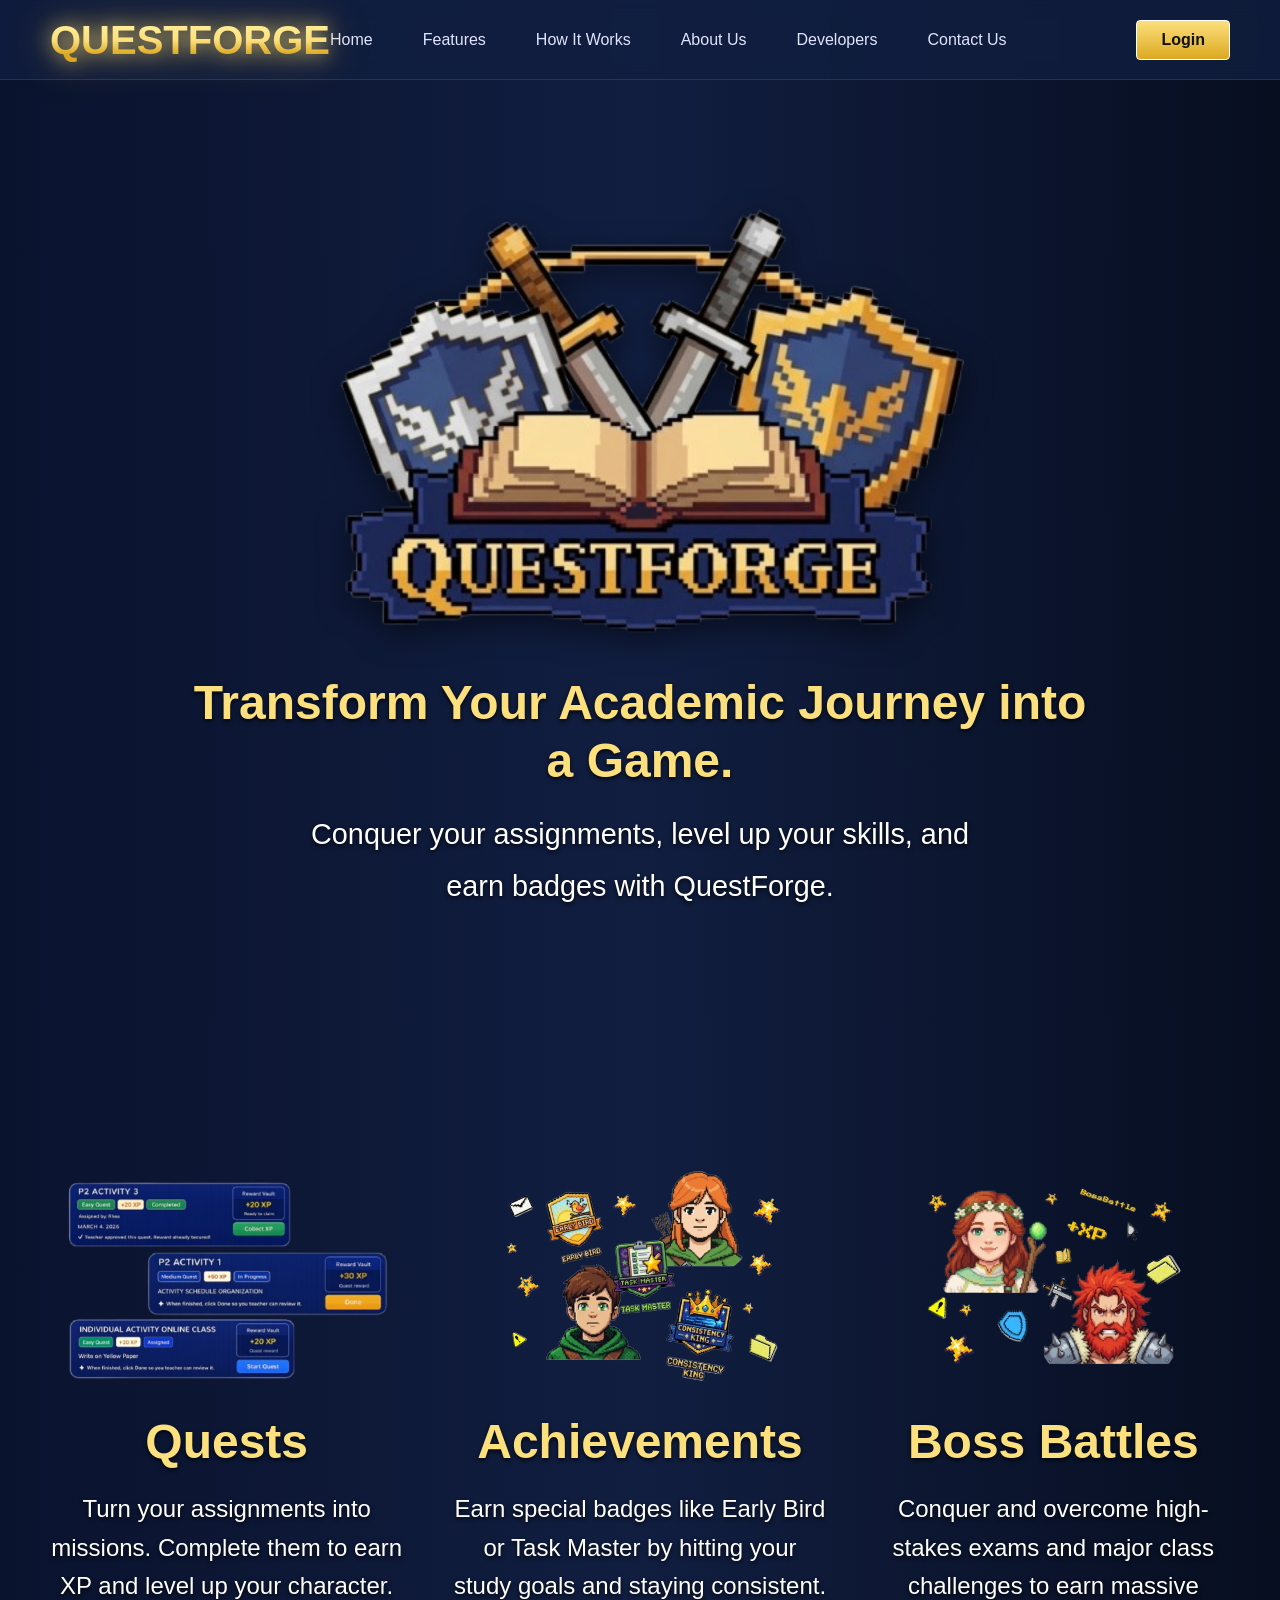
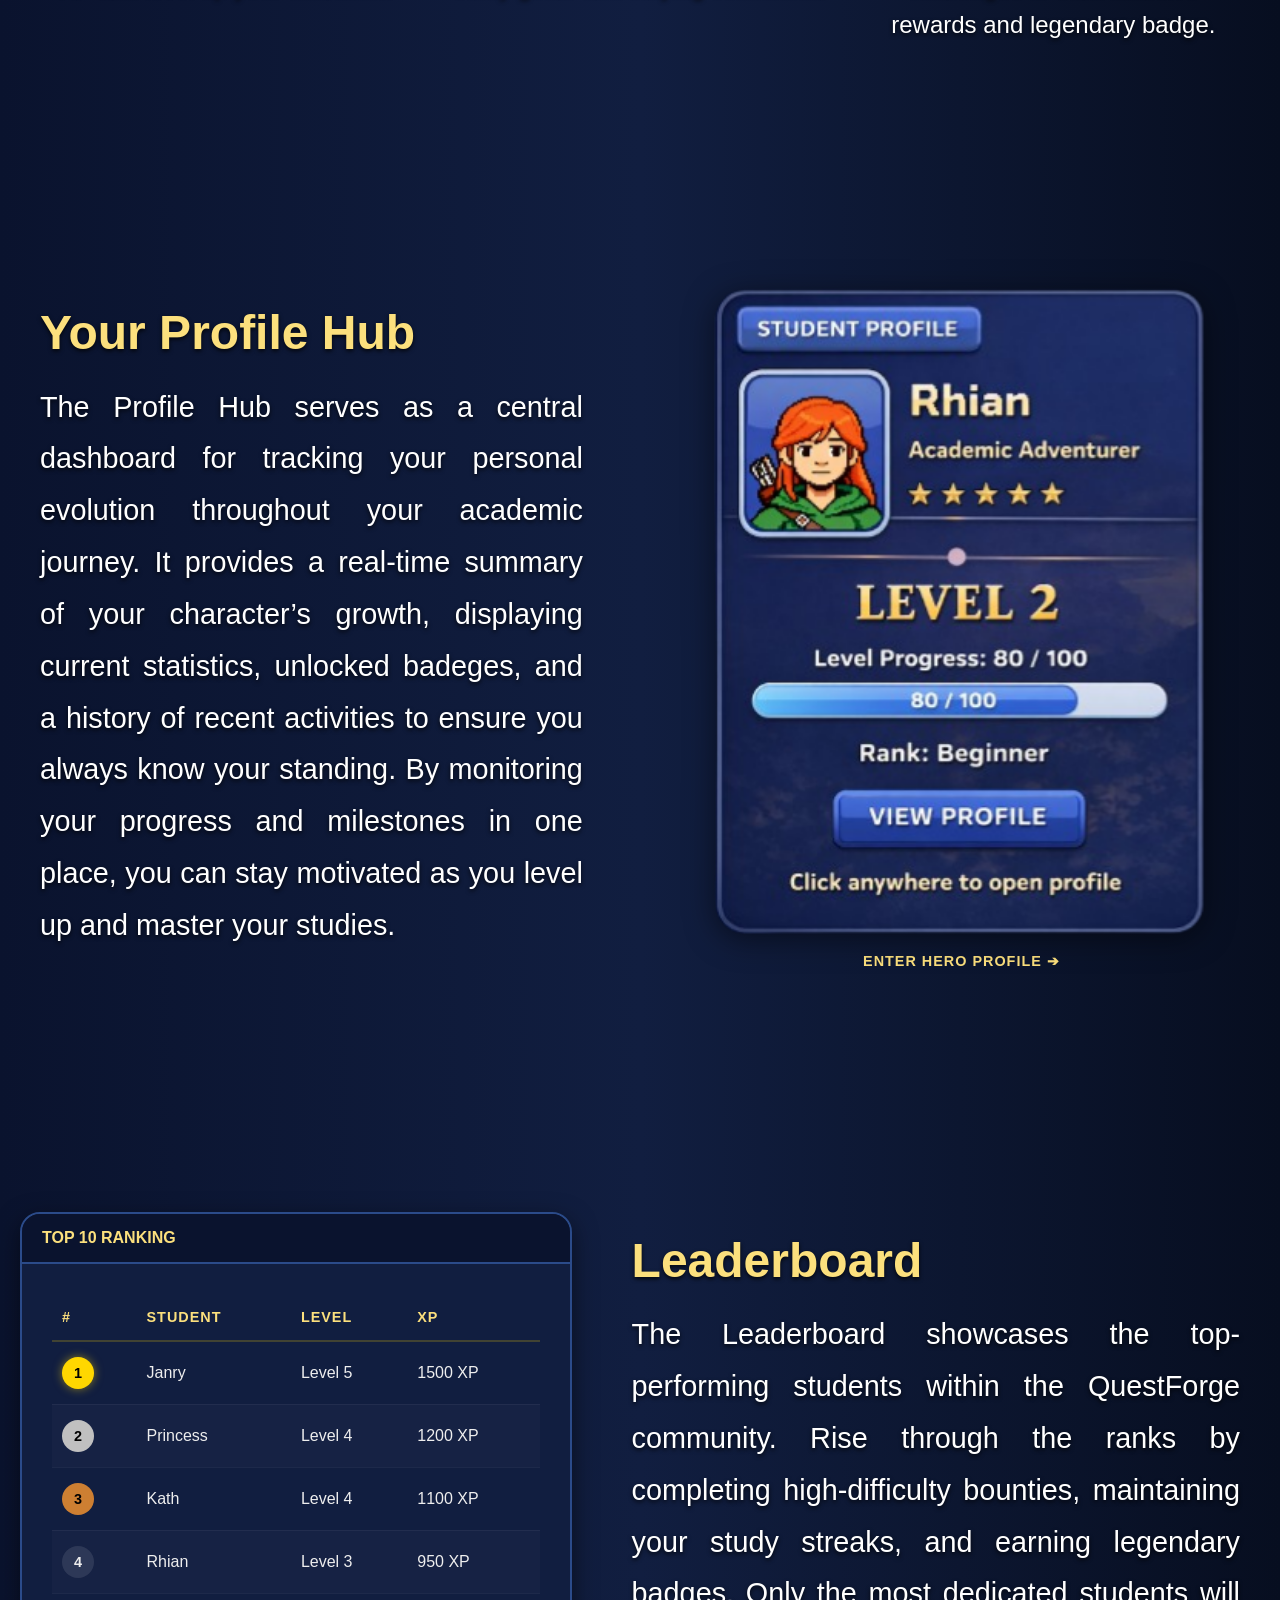
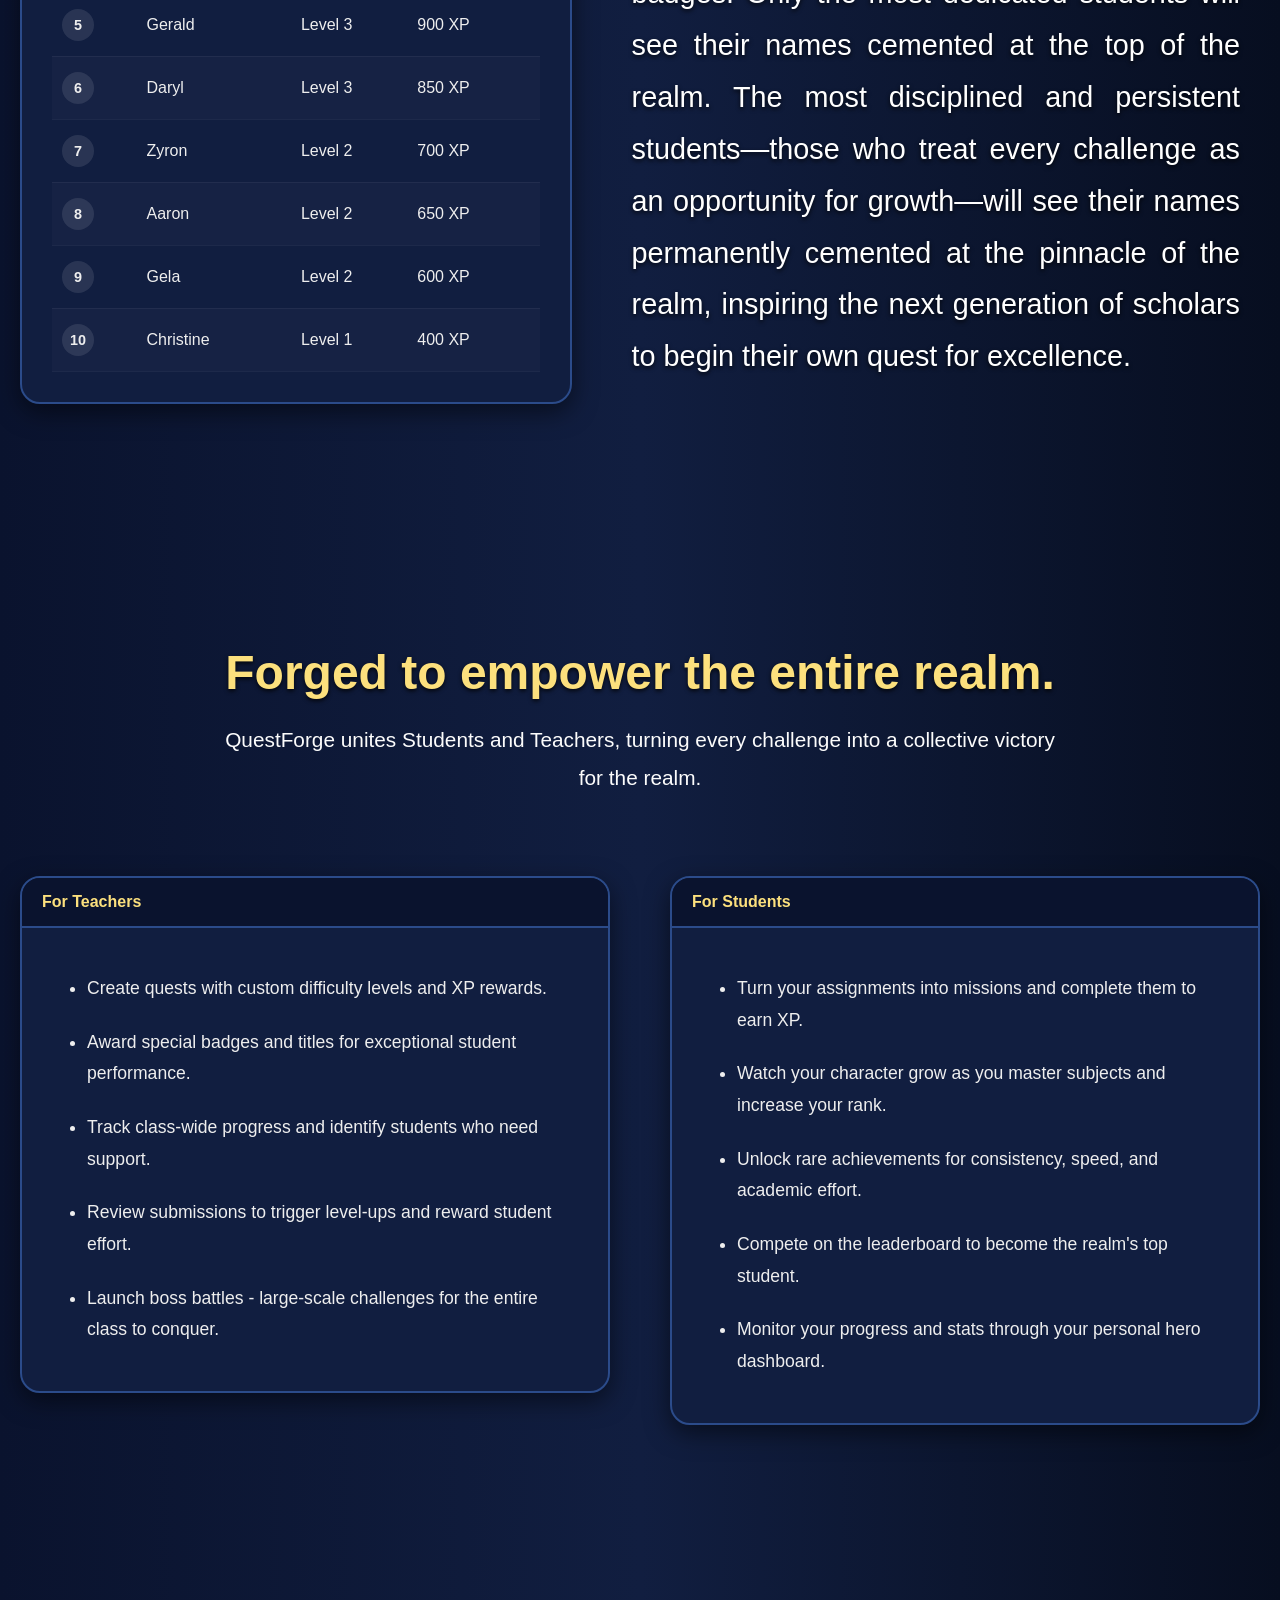
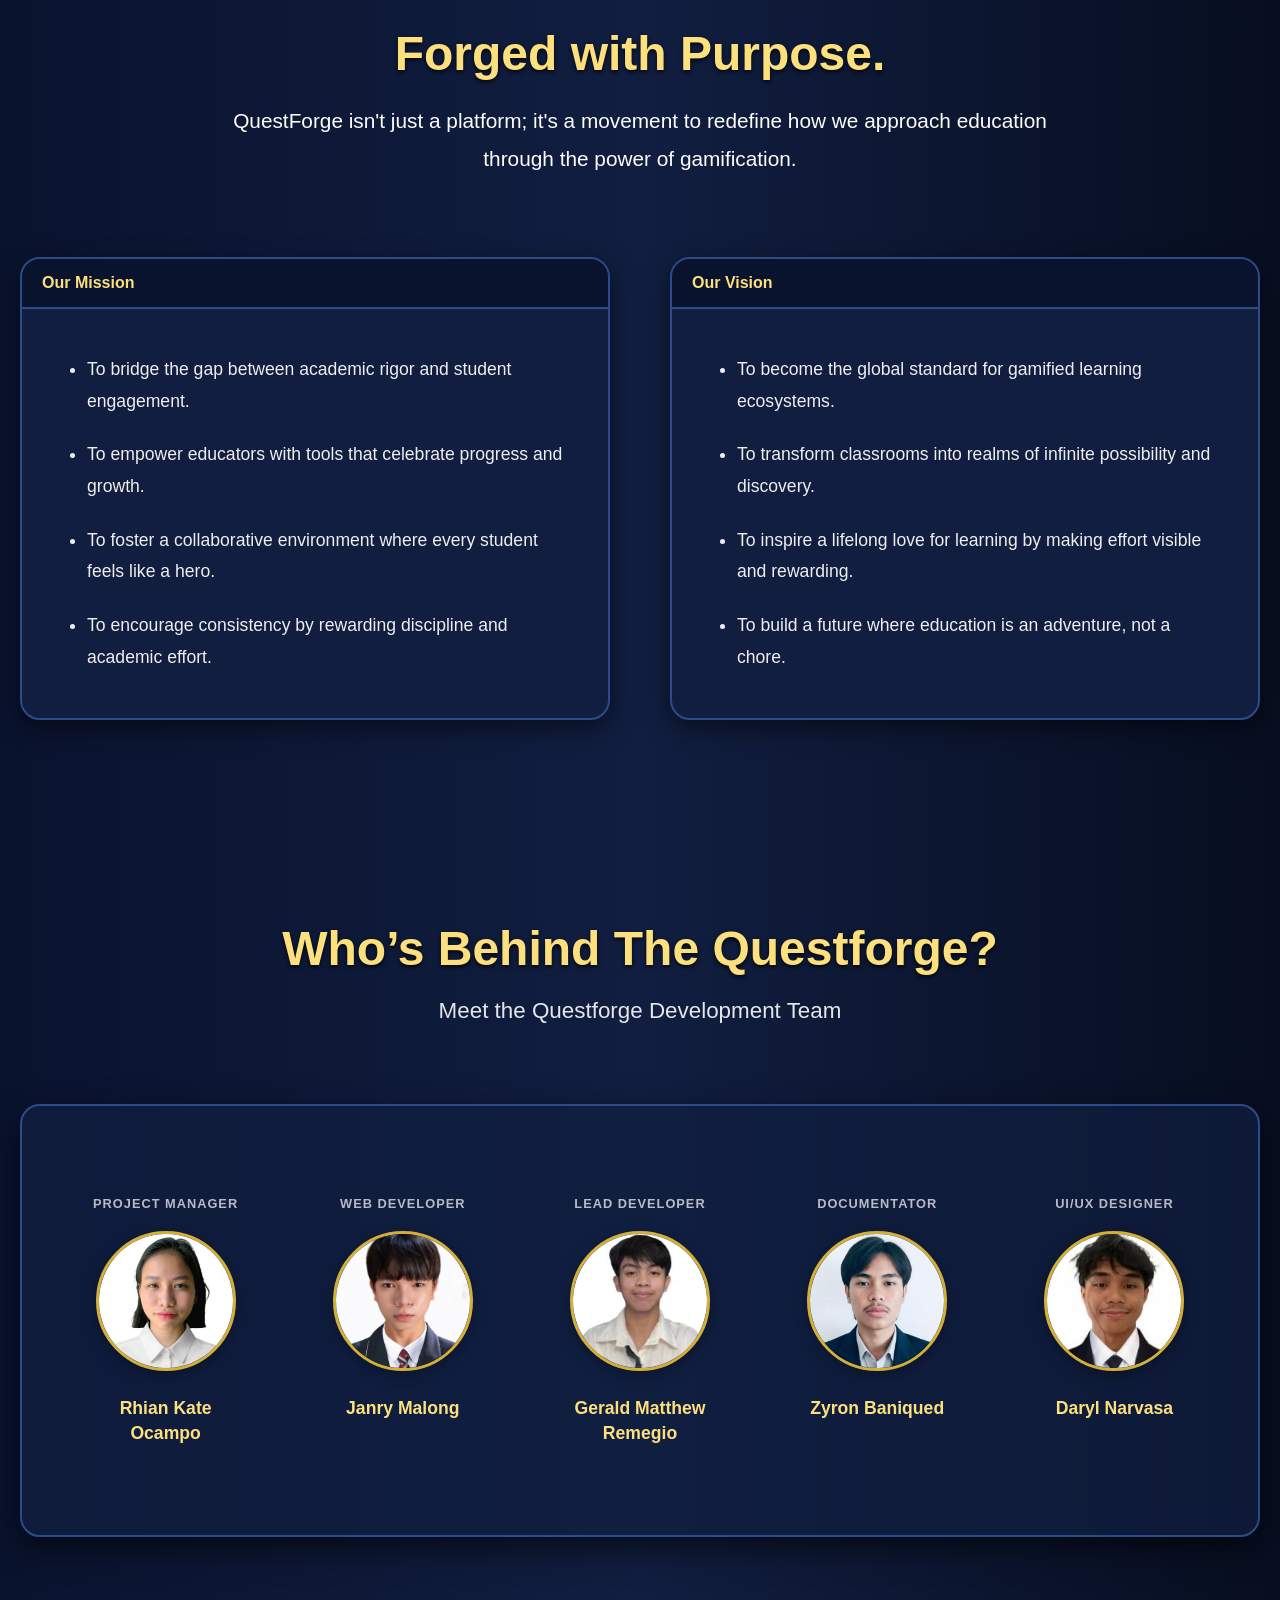
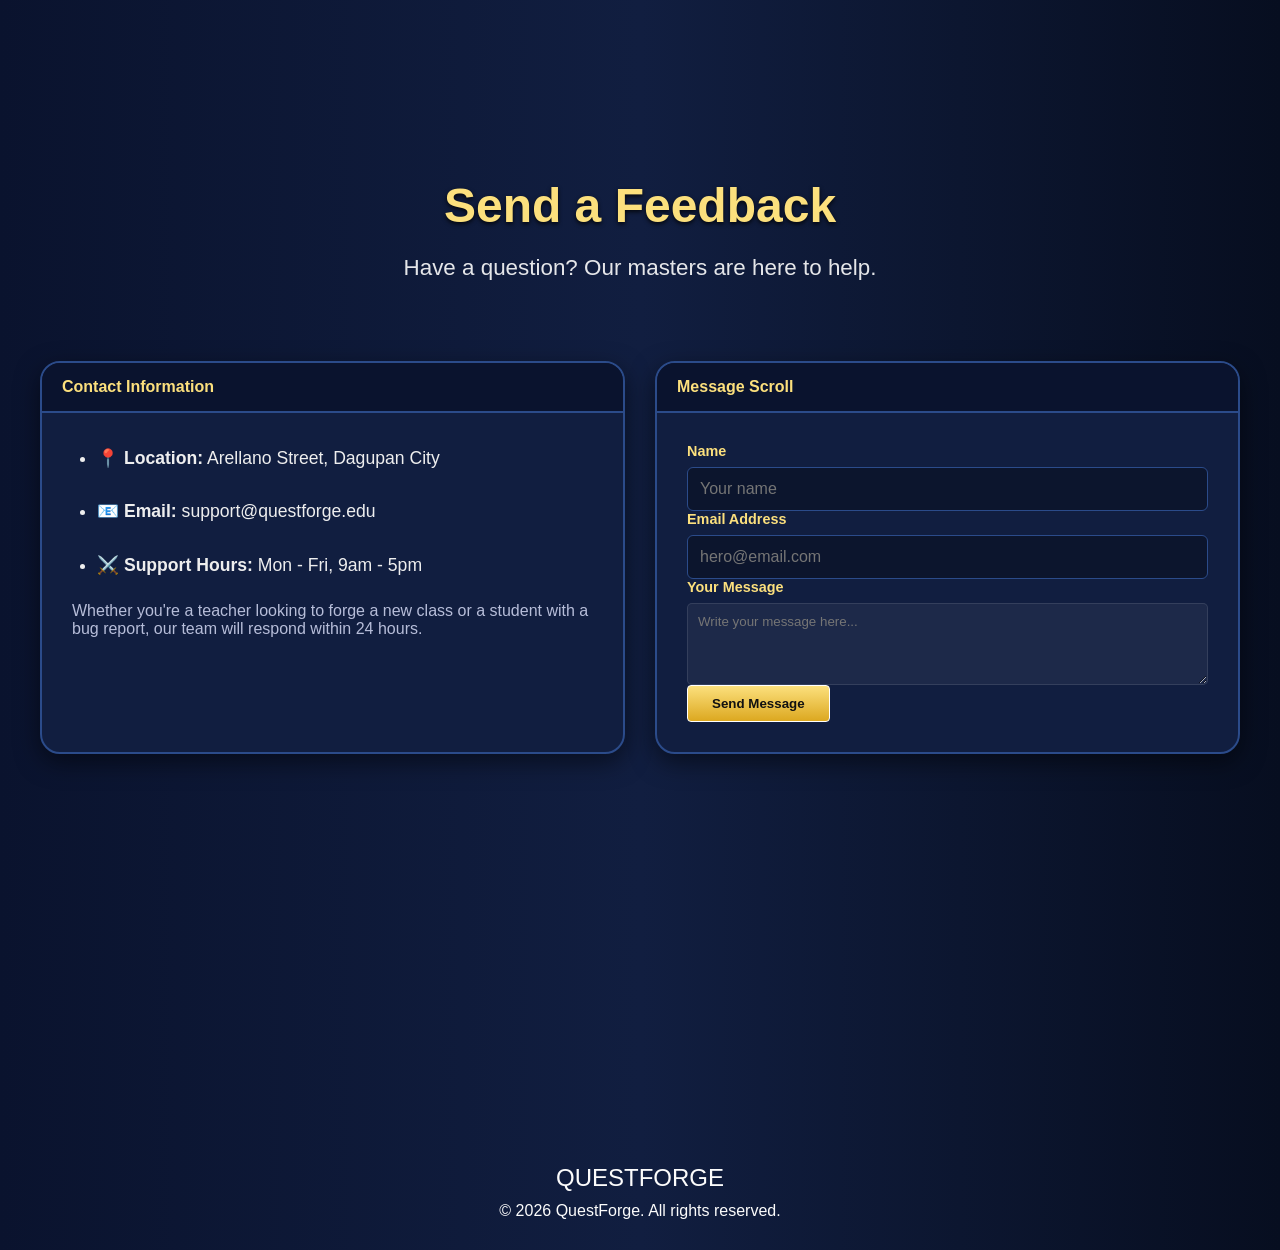
==== commit 33510171: "bago na ule" ====
--- a/index.html
+++ b/index.html
@@ -11,6 +11,7 @@
     <link rel="stylesheet" href="leaderboard.css">
     <link rel="stylesheet" href="about.css">
     <link rel="stylesheet" href="developers.css">
+
 </head>
 <body>
 
@@ -24,8 +25,15 @@
                 <a href="#how-it-works">How It Works</a>
                 <a href="#about">About Us</a>
                 <a href="#developers">Developers</a>
+                <a href="#contact">Contact Us</a>
+            </div>
+            
+            <div class="nav-login">
+                <a href="login.html" class="btn btn-gold">Login</a>
             </div>
         </nav>
+        
+    
 
         <section id="home" class="page-section">
             <main class="questforge">
@@ -72,7 +80,7 @@
                 </div>
                     <div class="showcase-text">
                     <h1 class="gold-heading">Boss Battles</h1>
-                    <p>Conquer and overcome high-stakes exams and major class challenges to earn massive rewards and legendary status.</p>
+                    <p>Conquer and overcome high-stakes exams and major class challenges to earn massive rewards and legendary badge.</p>
                 </div>
             </div>
         </section>
@@ -87,13 +95,13 @@
                 The Profile Hub serves as a central dashboard for tracking your
                 personal evolution throughout your academic journey. It provides
                 a real-time summary of your character’s growth, displaying current
-                statistics, unlocked achievements, and a history of recent activities
+                statistics, unlocked badeges, and a history of recent activities
                 to ensure you always know your standing. By monitoring your progress
                 and milestones in one place, you can stay motivated as you level up and master your studies.
             </p>
         </div>
 
-    <a href="profile-detail.html" class="profile-redirect-link">
+    <a href="profile-details.html" class="profile-redirect-link">
             <div class="profile-image-clean">
                 <img src="ProfileIcon1.png" alt="Profile Preview" class="hero-avatar-img">
                 <div class="click-label">Enter Hero Profile ➔</div>
@@ -148,10 +156,7 @@
 
     </div>
 </section>
-            </main>
-        </section>
-        
-
+            
         <section id="how-it-works" class="page-section">
             <main>
                 <div class="about-header">
@@ -191,6 +196,7 @@
         </div>
         
     </section>
+
     <section id="about" class="page-section">
     <div class="about-header">
         <h1 class="gold-heading">Forged with Purpose.</h1>
@@ -204,10 +210,10 @@
             <div class="panel-header">Our Mission</div>
             <div class="panel-content">
                 <ul class="mission-list">
-                    <li>To bridge the gap between academic rigor and student engagement through play.</li>
-                    <li>To empower educators with tools that celebrate progress and individual growth.</li>
+                    <li>To bridge the gap between academic rigor and student engagement.</li>
+                    <li>To empower educators with tools that celebrate progress and growth.</li>
                     <li>To foster a collaborative environment where every student feels like a hero.</li>
-                    <li>To encourage consistency by rewarding discipline and academic perseverance.</li>
+                    <li>To encourage consistency by rewarding discipline and academic effort.</li>
                 </ul>
             </div>
         </div>
@@ -224,7 +230,6 @@
             </div>
         </div>
     </section>
-</section>
 
 <section id="developers" class="page-section">
     <div class="dev-header-area">
@@ -289,21 +294,57 @@
     </div>
 </section>
 
-    <section class="cta-section">
-        <h2 class="cta-text">Stop stressing, start questing—<br>your achievements are waiting.</h2>
-        <button class="cta-button">Join Questforge Today</button>
-    </section>
+<section id="contact" class="page-section">
+    <div class="container">
+        <div class="dev-header-area">
+            <h1 class="gold-heading">Send a Feedback</h1>
+            <p class="dev-subtitle-text">Have a question? Our masters are here to help.</p>
+        </div>
+
+        <div class="grid-2">
+            <div class="panel">
+                <div class="panel-header">Contact Information</div>
+                <div class="panel-content">
+                    <ul class="mission-list">
+                        <li>📍 <strong>Location:</strong> Arellano Street, Dagupan City</li>
+                        <li>📧 <strong>Email:</strong> support@questforge.edu</li>
+                        <li>⚔️ <strong>Support Hours:</strong> Mon - Fri, 9am - 5pm</li>
+                    </ul>
+                    <p style="margin-top: 20px; opacity: 0.8;">
+                        Whether you're a teacher looking to forge a new class or a student with a bug report, our team will respond within 24 hours.
+                    </p>
+                </div>
+            </div>
+
+            <div class="panel">
+                <div class="panel-header">Message Scroll</div>
+                <div class="panel-content">
+                    <form action="#" class="login-form">
+                        <div class="form-group">
+                            <label>Name</label>
+                            <input type="text" placeholder="Your name" required>
+                        </div>
+                        <div class="form-group">
+                            <label>Email Address</label>
+                            <input type="email" placeholder="hero@email.com" required>
+                        </div>
+                        <div class="form-group">
+                            <label>Your Message</label>
+                            <textarea rows="4" placeholder="Write your message here..." style="width: 100%; background: rgba(255,255,255,0.05); border: 1px solid rgba(255,255,255,0.1); color: white; padding: 10px; border-radius: 5px;"></textarea>
+                        </div>
+                        <button type="submit" class="btn btn-gold login-btn-submit">Send Message</button>
+                    </form>
+                </div>
+            </div>
+        </div>
+    </div>
+</section>
 </div>
-                </section>
-            </main>
-        </section>
-
-        <footer>
-            <div class="footer-logo">QUESTFORGE</div>
-            <p>&copy; 2026 QuestForge. All rights reserved.</p>
-        </footer>
-
-    </div>
+
+    <footer>
+        <div class="footer-logo">QUESTFORGE</div>
+        <p>&copy; 2026 QuestForge. All rights reserved.</p>
+    </footer>
 
 </body>
 </html>
--- a/common.css
+++ b/common.css
@@ -34,52 +34,49 @@
 
 /* --- Simple & Clean Navigation --- */
 /* --- Adoptium-Style Navigation --- */
+/* --- The Nav Container --- */
 nav {
     font-size: 1rem;
     display: flex;
-    justify-content: center;
-    align-items: center;
-    gap: 400px; /* Space between logo and links */
-    
-    /* Fill the top of the screen */
+    justify-content: space-between;
+    align-items: center;
     width: 100%;
-    height: 70px;
-    padding: 40px 40px;
-    margin: 0; /* Removes the gaps around the bar */
-    
-    /* Colors and Transparency */
-    background-color: #111e40cc;
+    height: 80px;
+    padding: 0 50px;
+    margin: 0;
+    box-sizing: border-box;
+    background-color: rgba(17, 30, 64, 0.8);
     backdrop-filter: blur(10px);
-    
-    /* Clean horizontal line */
     border: none;
     border-bottom: 1px solid rgba(255, 255, 255, 0.1);
-    border-radius: 0; /* No rounded corners */
-    
-    /* Keep it at the top while scrolling */
-    position: fixed; /* Changed from sticky to fixed to ensure it stays flush */
+    border-radius: 0;
+    position: fixed;
     top: 0;
     left: 0;
     z-index: 1000;
 }
 
-/* Adjust the logo to be cleaner */
+/* --- 1. Left Side (Logo) --- */
 .logo {
-    font-size: 2.5rem; /* Slightly larger for impact */
+    font-size: 2.5rem;
     font-weight: 900;
     text-transform: uppercase;
     margin-bottom: 0px;
     line-height: 1.2;
-    text-align: center;
-    position: absolute;
-    left: 100px;
+    
+    /* THE FIX: Replaced absolute positioning with Flexbox alignment */
+    display: flex;
+    justify-content: flex-start;
+    align-items: center;
+    flex: 1; /* Takes exactly 1/3 of the space */
+
     /* 1. Yellow/Gold Gradient Color */
     background: linear-gradient(to bottom, #fff3a3 0%, #fce07d 50%, #dca820 80%);
-    -webkit-background-clip: text;
+    -webkit-background-clip: text; /* For Chrome, Edge, and Safari */
+    background-clip: text;         /* THE FIX: The standard rule for Firefox */
     -webkit-text-fill-color: transparent;
 
     /* 2. Light Effect / Glow */
-    /* We use filter: drop-shadow because text-fill-color: transparent can hide normal text-shadows */
     filter: drop-shadow(0 0 10px rgba(252, 224, 125, 0.8))
             drop-shadow(0 0 20px rgba(220, 168, 32, 0.4));
     
@@ -88,8 +85,6 @@
     transition: transform 0.3s ease;
 }
 
-
-
 /* Keyframes for a breathing light effect */
 @keyframes titleGlow {
     from {
@@ -101,24 +96,32 @@
     }
 }
 
-/* Simple, spaced out links */
+/* --- 2. Middle (Forced perfectly into center) --- */
 .nav-links {
     display: flex;
-    gap: 80px;
+    justify-content: center;
+    align-items: center;
+    gap: 50px;
 }
 
 .nav-links a {
-    color: rgba(255, 255, 255, 0.7);
+    color: var(--text-main, #e0e5ff);
     text-decoration: none;
-    font-weight: 400;
-    transition: all 0.3s ease;
+    font-weight: 500;
+    transition: color 0.3s;
 }
 
 .nav-links a:hover {
-    color: var(--gold-light);
-    text-shadow: 0 0 10px rgba(252, 224, 125, 0.8),
-                0 0 20px rgba(252, 224, 125, 0.4);
-    transform: translateY(-2px); /* Slight lift */
+    color: var(--gold-light, #fce07d);
+    /* Removed flex: 1 from hover so it doesn't distort! */
+}
+
+/* --- 3. Right Side (Login Button) --- */
+.nav-login {
+    display: flex;
+    align-items: center;
+    justify-content: flex-end; /* Pushes button to right edge */
+    flex: 1; /* Matches the logo size, forcing links to center! */
 }
 
 /* --- Buttons --- */
@@ -233,7 +236,23 @@
 }
 
 html {
-    scroll-behavior: smooth;
+    scroll-behavior: smooth; /* scrollable to guys */
+}
+/* Contact Section Specific Styles */
+textarea {
+    font-family: inherit;
+    resize: vertical;
+    outline: none;
+}
+
+textarea:focus {
+    border-color: var(--gold-light, #fce07d) !important;
+    box-shadow: 0 0 10px rgba(252, 224, 125, 0.2);
+}
+
+#contact {
+    /* Ensures the section has enough space to breathe */
+    padding-bottom: 100px;
 }
 /* --- Footer --- */
 footer {
--- a/index.css
+++ b/index.css
@@ -18,9 +18,9 @@
 }
 
 .questforge-logo-img {
-    height: 350px;
+    height: 500px;
     width: 100%;
-    max-width: 450px;
+    max-width: 900px;
     filter: drop-shadow(0px 10px 15px rgba(0,0,0,0.5));
 }
 
@@ -97,6 +97,16 @@
     object-fit: contain; /* Keeps original proportions without stretching */
     display: block;
 }
+/* This ensures the link doesn't look like a link */
+.download-link {
+    text-decoration: none !important;
+    display: inline-block;
+}
+
+.cta-button {
+    cursor: pointer;
+    /* Keeps your existing orange/gold styles from the compiled CSS */
+}
 /* Mobile: Stack them vertically */
 @media (max-width: 768px) {
     .showcase-container {
--- a/profile.css
+++ b/profile.css
@@ -93,7 +93,7 @@
     line-height: 1.8;           /* 3. More space between lines feels luxurious */
     max-width: 700px;             /* 4. Limits the line-length for easier reading */
     text-align: justify;        /* 5. Clean, book-like edges */
-    text-shadow: 0 2px 4px rgba(0,0,0,0.8); /* 6. POP: Text "floats" above background */  
+    text-shadow: 0 2px 4px rgba(0,0,0,0.8); /* 6. POP: Text "floats" above background */
 }
 
 .overview-item {
--- a/leaderboard.css
+++ b/leaderboard.css
@@ -49,7 +49,7 @@
     line-height: 1.8;           /* 3. More space between lines feels luxurious */
     max-width: 700px;             /* 4. Limits the line-length for easier reading */
     text-align: justify;        /* 5. Clean, book-like edges */
-    text-shadow: 0 2px 4px rgba(0,0,0,0.8); /* 6. POP: Text "floats" above background */  
+    text-shadow: 0 2px 4px rgba(0,0,0,0.8); /* 6. POP: Text "floats" above background */
 }
 
 .profile-container {
--- a/about.css
+++ b/about.css
@@ -1,123 +1,111 @@
 /* =========================================
-ABOUT SECTION LAYOUT (Inherits colors/borders from common.css)
+ABOUT US & HOW IT WORKS SECTION
    ========================================= */
 
-/* 1. Header Area */
+/* 1. Section & Header Spacing */
+.page-section {
+    padding: 120px 0; /* Increased for better vertical separation */
+    min-height: 80vh;
+}
+
 .about-header {
     text-align: center;
-    margin-bottom: 50px;
+    margin-bottom: 80px; /* Space before the panels start */
 }
 
-/* Subtitle matching your leaderboard/profile description sizes */
 .about-subtitle {
     color: var(--text-muted);
-    font-size: 1.4rem;
-    max-width: 800px;
-    margin: 0 auto;
+    font-size: 1.3rem;
+    max-width: 850px;
+    margin: 20px auto 0; /* Space between gold-heading and subtitle */
     line-height: 1.8;
-    text-align: center;
-    text-shadow: 0 2px 4px rgba(0,0,0,0.8);
 }
 
-/* 2. Grid Layout - Perfectly matches .profile-container & .leaderboard-container */
+/* 2. Grid Layout (Teachers vs Students / Mission vs Vision) */
 .panels-grid {
     display: flex;
     justify-content: space-between;
-    align-items: stretch; /* Forces both panels to be the exact same height */
-    gap: 40px; /* Exact same gap used in your other sections */
+    align-items: stretch;
+    gap: 60px; /* Stronger gap to prevent panels from clumping */
     width: 100%;
-    margin-bottom: 50px;
+    margin-bottom: 80px;
 }
 
-/* 3. Panel Sizing - Lets common.css handle the actual border/background designs */
+/* 3. Panel Internal Spacing (Fixing the Compactness) */
 .panels-grid .panel {
-    flex: 1; /* Both panels take up exactly half the space */
+    flex: 1;
     display: flex;
     flex-direction: column;
-    margin: 0;
 }
 
-/* Allows the inside of the panel to stretch to the bottom */
+/* Override common.css padding for the About page to make it roomier */
 .panels-grid .panel-content {
+    padding: 45px 40px;
     flex-grow: 1;
-    /* Padding is already handled globally by common.css */
 }
 
-/* 4. List Styles (Standard Bullet Points) */
+/* 4. List Styling (Mission/Team Lists) */
 .mission-list, .team-list {
-    list-style-type: disc; /* Brings back the bullet points */
-    padding-left: 25px; /* Gives space for the bullets to show inside the panel */
+    list-style-type: disc;
+    padding-left: 25px; /* Keeps bullets neatly inside */
     margin: 0;
 }
 
 .mission-list li, .team-list li {
     color: #eee;
-    font-size: 1.05rem;
-    line-height: 1.6;
-    margin-bottom: 12px; /* Adds space between each bullet point */
-    padding: 0; /* Removed the table-like padding */
-    border: none; /* Removed the table-like lines */
+    font-size: 1.1rem;
+    line-height: 1.8; /* Extra air between lines */
+    margin-bottom: 22px; /* Extra air between bullet points */
 }
 
-/* Removes the extra margin from the very last item */
+/* Removes margin from the very last bullet */
 .mission-list li:last-child, .team-list li:last-child {
     margin-bottom: 0;
 }
 
-/* Highlights names in Gold */
-.team-name {
-    color: var(--gold-light);
-    font-weight: bold;
-    letter-spacing: 0.5px;
-}
-
-/* 5. Call-To-Action (CTA) Section */
+/* 5. CTA Section (The Join Today Block) */
 .cta-section {
     width: 100%;
     display: flex;
     flex-direction: column;
-    align-items: center; /* Aligns text and button to the right */
-    margin-top: 20px;
+    align-items: center;
+    text-align: center;
+    margin-top: 60px;
+    padding: 100px 20px;
+    background-color: rgba(255, 255, 255, 0.03); /* Subtle background shift */
+    border-top: 1px solid rgba(255, 255, 255, 0.05);
 }
 
 .cta-text {
-    font-size: 2rem;
-    font-weight: bold;
-    margin-bottom: 20px;
+    font-size: 2.4rem;
+    margin-bottom: 40px;
     line-height: 1.3;
-    text-align: right;
-    text-shadow: 0 2px 6px rgba(0,0,0,0.8);
 }
 
-/* Button inheriting your site's warning-orange color */
 .cta-button {
     background-color: var(--warning-orange);
     color: white;
-    padding: 12px 30px;
-    border-radius: 4px;
-    font-size: 15px;
+    padding: 16px 45px;
+    border-radius: 8px;
+    font-size: 1.1rem;
     font-weight: bold;
-    border: none;
     cursor: pointer;
-    transition: all 0.3s ease;
+    transition: transform 0.3s ease, box-shadow 0.3s ease;
 }
 
 .cta-button:hover {
-    transform: translateY(-2px);
-    box-shadow: 0 4px 15px rgba(251, 255, 44, 0.3);
-    filter: brightness(1.1);
+    transform: translateY(-3px);
+    box-shadow: 0 10px 20px rgba(0, 0, 0, 0.4);
 }
 
 /* 6. Mobile Responsiveness */
-@media (max-width: 850px) {
+@media (max-width: 900px) {
     .panels-grid {
-        flex-direction: column; /* Stacks panels on smaller screens */
+        flex-direction: column;
+        gap: 40px;
     }
-    .cta-section {
-        align-items: center;
-        text-align: center;
-    }
+
     .cta-text {
-        text-align: center;
+        font-size: 1.8rem;
     }
 }
--- a/developers.css
+++ b/developers.css
@@ -1,68 +1,36 @@
 /* Container for the entire section */
 #developers {
-    padding: 60px 0;
+    padding: 120px 0; /* Increased from 60px to match the "clean" look of other sections */
     width: 100%;
 }
 
-/* Remove default link styling */
-.dev-card-link {
-    text-decoration: none;
-    color: inherit;
-    transition: transform 0.3s ease;
-}
-
-/* Add a slight lift effect when hovering over a developer */
-.dev-card-link:hover {
-    transform: translateY(-10px);
-}
-
-/* Image Container Styling */
-.dev-image-container {
-    width: 150px;
-    height: 150px;
-    margin: 15px auto;
-    overflow: hidden;
-    border-radius: 50%; /* Makes the image circular */
-    border: 3px solid #D4AF37; /* Gold border to match your theme */
-}
-
-.dev-photo {
-    width: 100%;
-    height: 100%;
-    object-fit: cover; /* Ensures the photo isn't stretched */
-    display: block;
-}
-
-/* Highlight the name on hover */
-.dev-card-link:hover .dev-name-gold {
-    text-shadow: 0 0 10px rgba(212, 175, 55, 0.8);
-}
 .dev-header-area {
     text-align: center;
-    margin-bottom: 40px;
+    margin-bottom: 80px; /* Increased from 40px to separate title from the box */
 }
 
 .dev-subtitle-text {
-    color: #ffffff;
+    color: var(--text-muted, #8a9bbd);
     font-size: 1.4rem;
-    margin-top: 10px;
+    margin-top: 15px;
+    opacity: 0.9;
 }
 
-/* The dark blue box with the border surrounding all members */
+/* The "Box" containing the developers */
 .dev-wireframe-container {
-    background-color: rgba(17, 30, 64, 0.7); /* Deep blue background */
-    border: 2px solid #2b4b8a; /* Accent blue border */
-    border-radius: 15px;
-    padding: 60px 20px;
+    background-color: rgba(17, 30, 64, 0.7);
+    border: 2px solid #2b4b8a;
+    border-radius: 20px;
+    padding: 80px 40px; /* Increased internal padding for breathing room */
     width: 100%;
-    box-shadow: 0 8px 24px rgba(0,0,0,0.5);
+    box-shadow: 0 12px 32px rgba(0,0,0,0.6);
 }
 
 /* The horizontal layout for the 5 members */
 .dev-flex-row {
     display: grid !important;
-    grid-template-columns: repeat(5, 1fr) !important; /* Forces 5 columns */
-    gap: 15px;
+    grid-template-columns: repeat(5, 1fr) !important;
+    gap: 30px; /* Increased gap from 15px so members aren't cramped */
     width: 100%;
 }
 
@@ -71,45 +39,77 @@
     flex-direction: column;
     align-items: center;
     text-align: center;
+    padding: 10px; /* Small internal buffer */
 }
 
 /* Role Label at the top */
 .dev-role-top {
-    color: #ffffff;
-    font-size: 0.85rem;
+    color: rgba(255, 255, 255, 0.7);
+    font-size: 0.8rem;
     font-weight: bold;
     text-transform: uppercase;
-    margin-bottom: 12px;
+    margin-bottom: 20px; /* More space before the photo */
+    letter-spacing: 1px;
 }
 
-/* Photo box */
-.dev-image-placeholder {
+/* Photo box - The Circle */
+.dev-image-container {
+    width: 140px; /* Slightly smaller to ensure fit in grid */
+    height: 140px;
+    margin-bottom: 25px; /* More space before the name */
+    overflow: hidden;
+    border-radius: 50%;
+    border: 3px solid #D4AF37;
+    box-shadow: 0 4px 15px rgba(0,0,0,0.3);
+}
+
+.dev-photo {
     width: 100%;
-    aspect-ratio: 1 / 0.85; /* Rectangular shape matching wireframe */
-    border: 2px solid #2b4b8a;
-    border-radius: 10px;
-    background-color: rgba(0, 0, 0, 0.3);
-    display: flex;
-    align-items: center;
-    justify-content: center;
-    color: rgba(255, 255, 255, 0.3);
-    font-style: italic;
-    margin-bottom: 15px;
+    height: 100%;
+    object-fit: cover;
+    display: block;
 }
 
 /* Gold names */
 .dev-name-gold {
-    color: #fce07d !important; /* Gold color from your common.css */
-    font-size: 1rem;
+    color: #fce07d !important;
+    font-size: 1.1rem; /* Slightly larger for better readability */
     font-weight: bold;
-    line-height: 1.2;
+    line-height: 1.4;
     margin: 0;
+    max-width: 150px; /* Keeps long names from stretching the card */
+}
+
+/* Hover effects */
+.dev-card-link {
+    text-decoration: none;
+    color: inherit;
+    transition: transform 0.3s ease;
+}
+
+.dev-card-link:hover {
+    transform: translateY(-10px);
+}
+
+.dev-card-link:hover .dev-name-gold {
+    text-shadow: 0 0 10px rgba(212, 175, 55, 0.8);
 }
 
 /* Responsiveness for small screens */
-@media (max-width: 900px) {
+@media (max-width: 1100px) {
     .dev-flex-row {
-        grid-template-columns: repeat(2, 1fr) !important;
-        gap: 30px;
+        grid-template-columns: repeat(3, 1fr) !important;
+        gap: 40px;
+    }
+}
+
+@media (max-width: 768px) {
+    .dev-flex-row {
+        grid-template-columns: repeat(1, 1fr) !important;
+        gap: 50px;
+    }
+    
+    .dev-wireframe-container {
+        padding: 60px 20px;
     }
 }
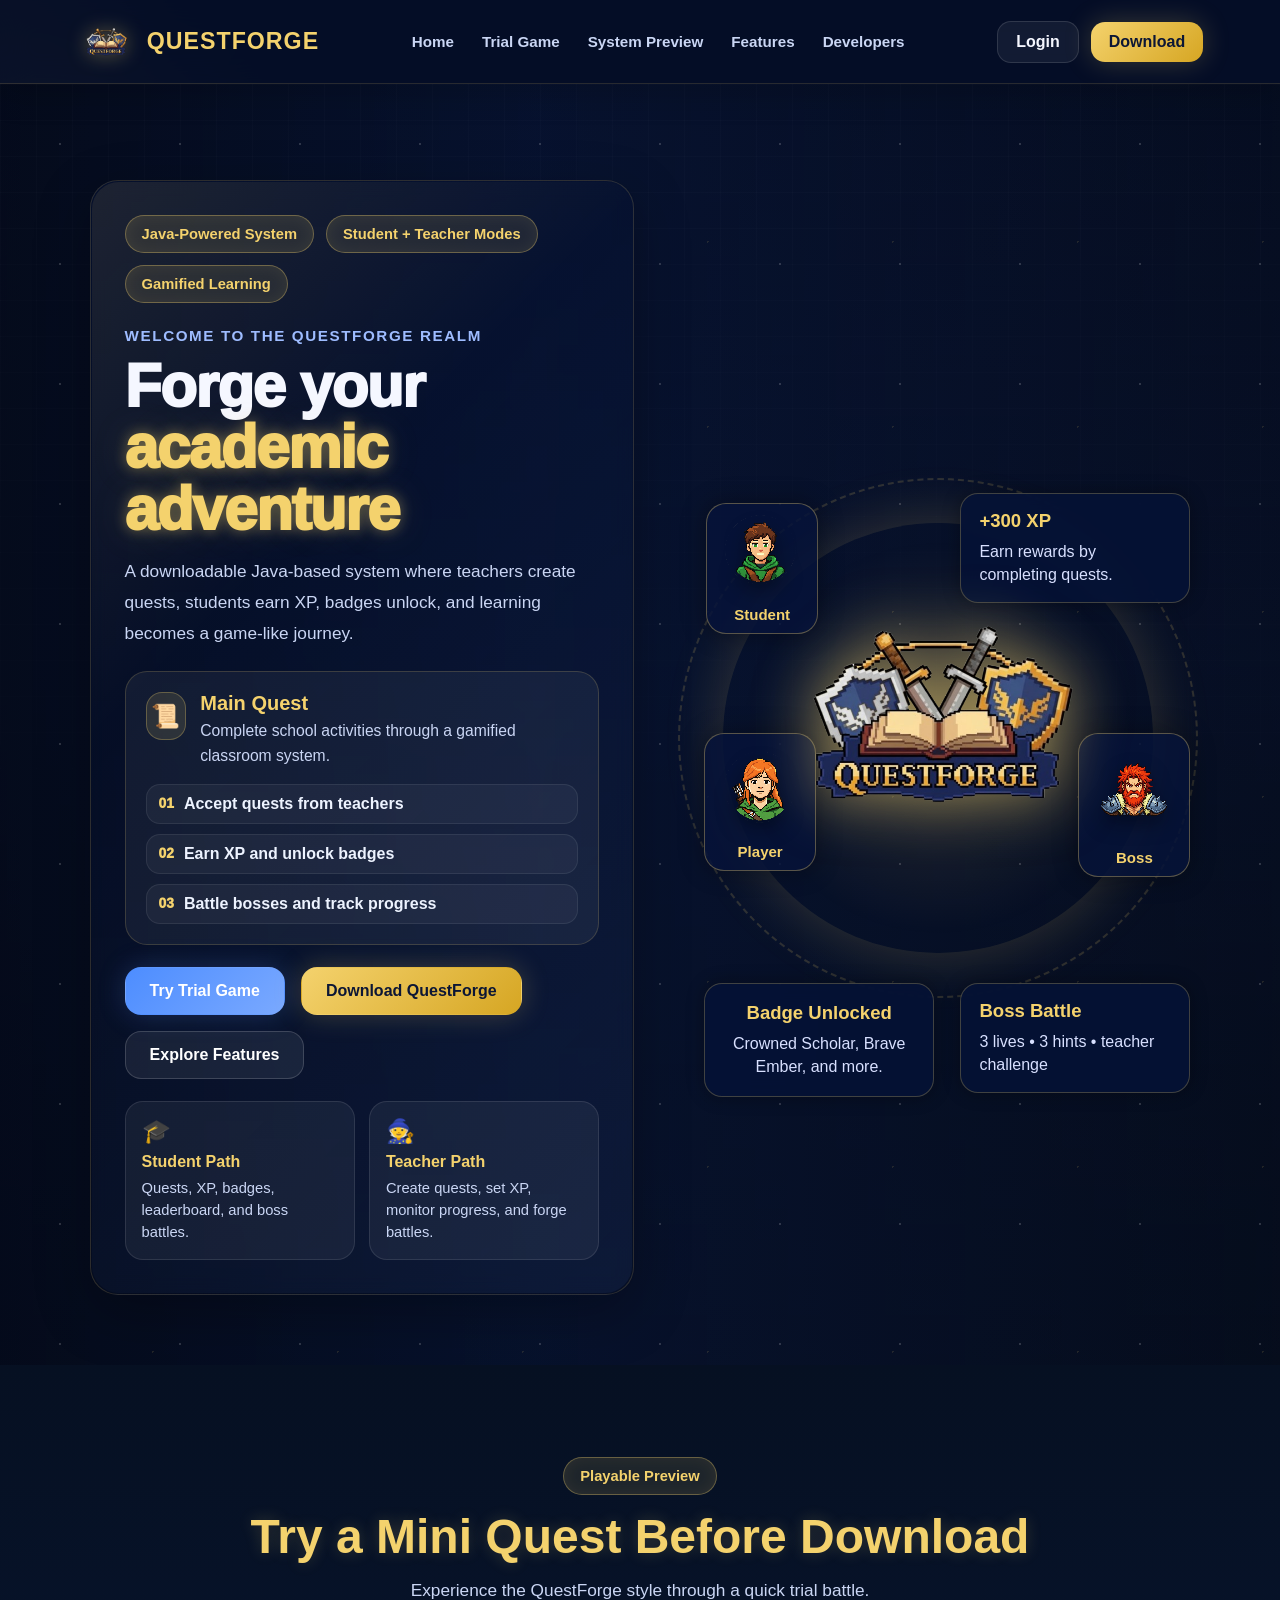
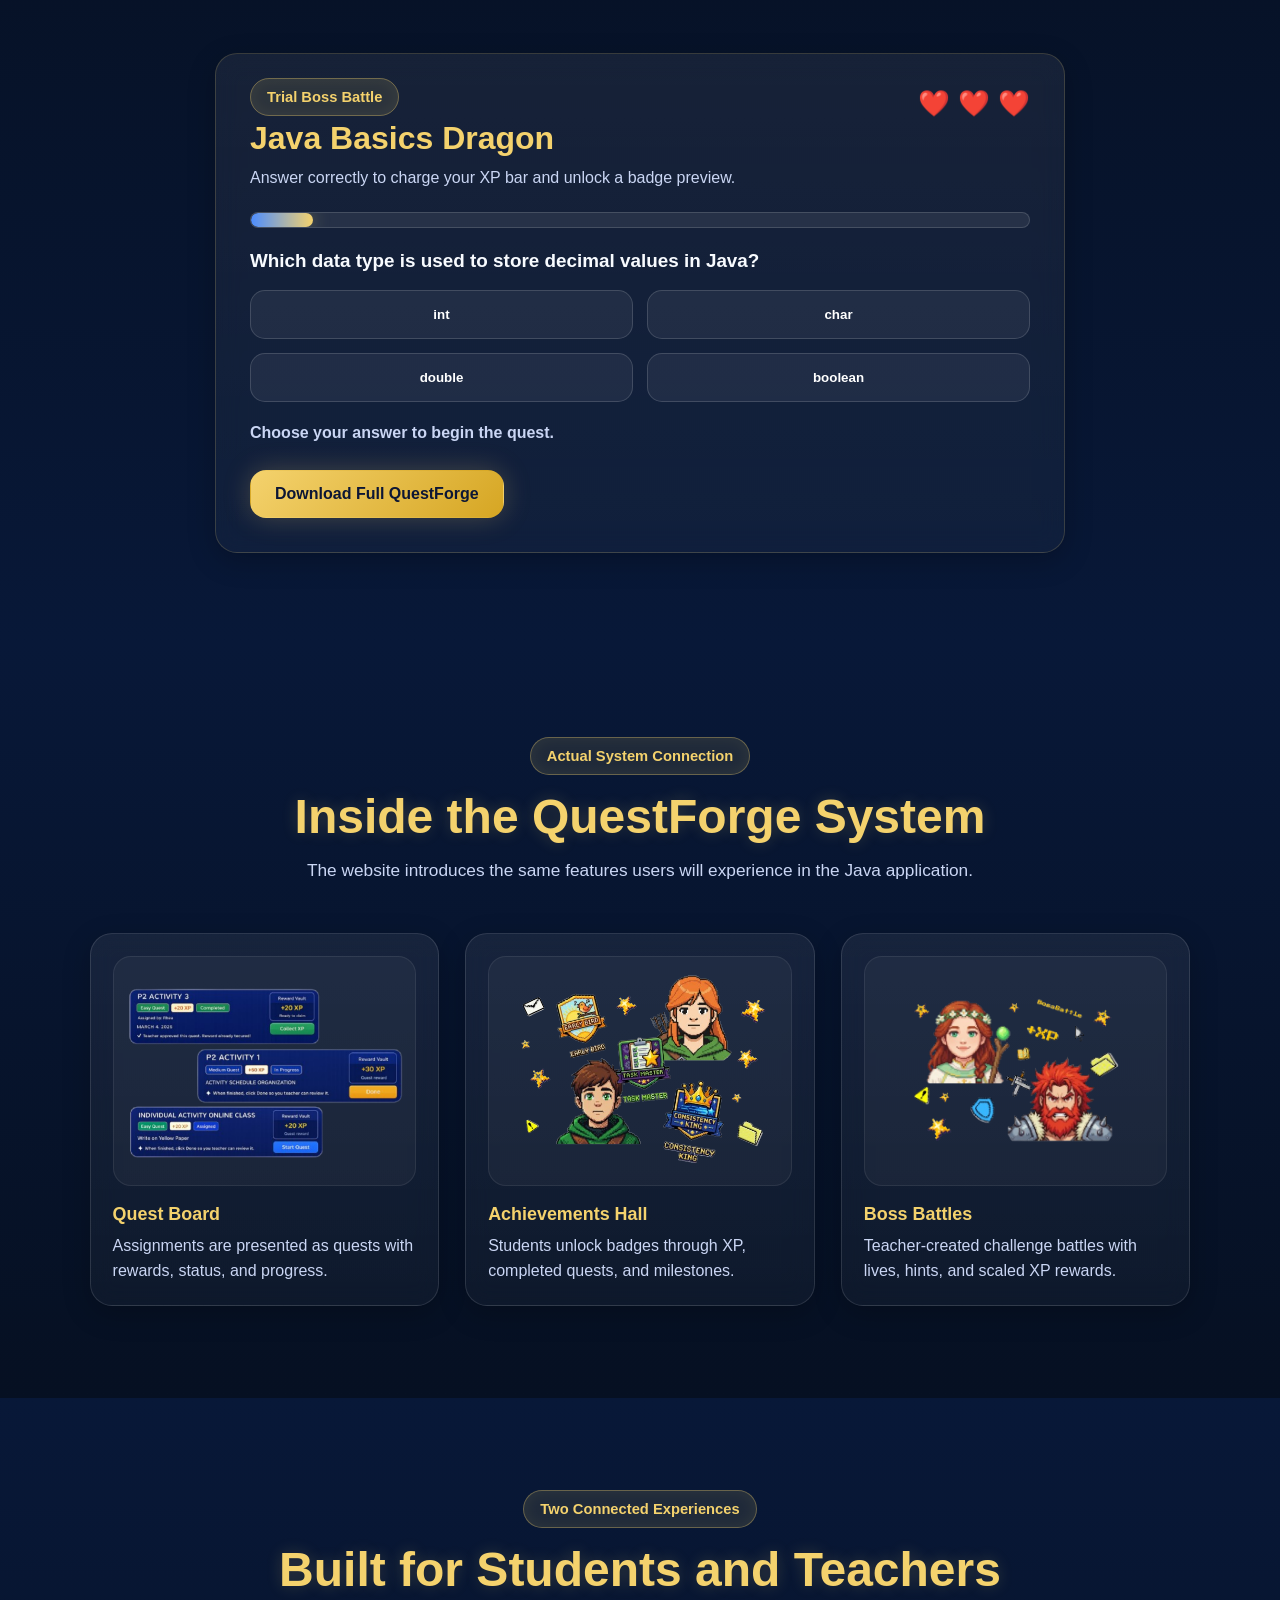
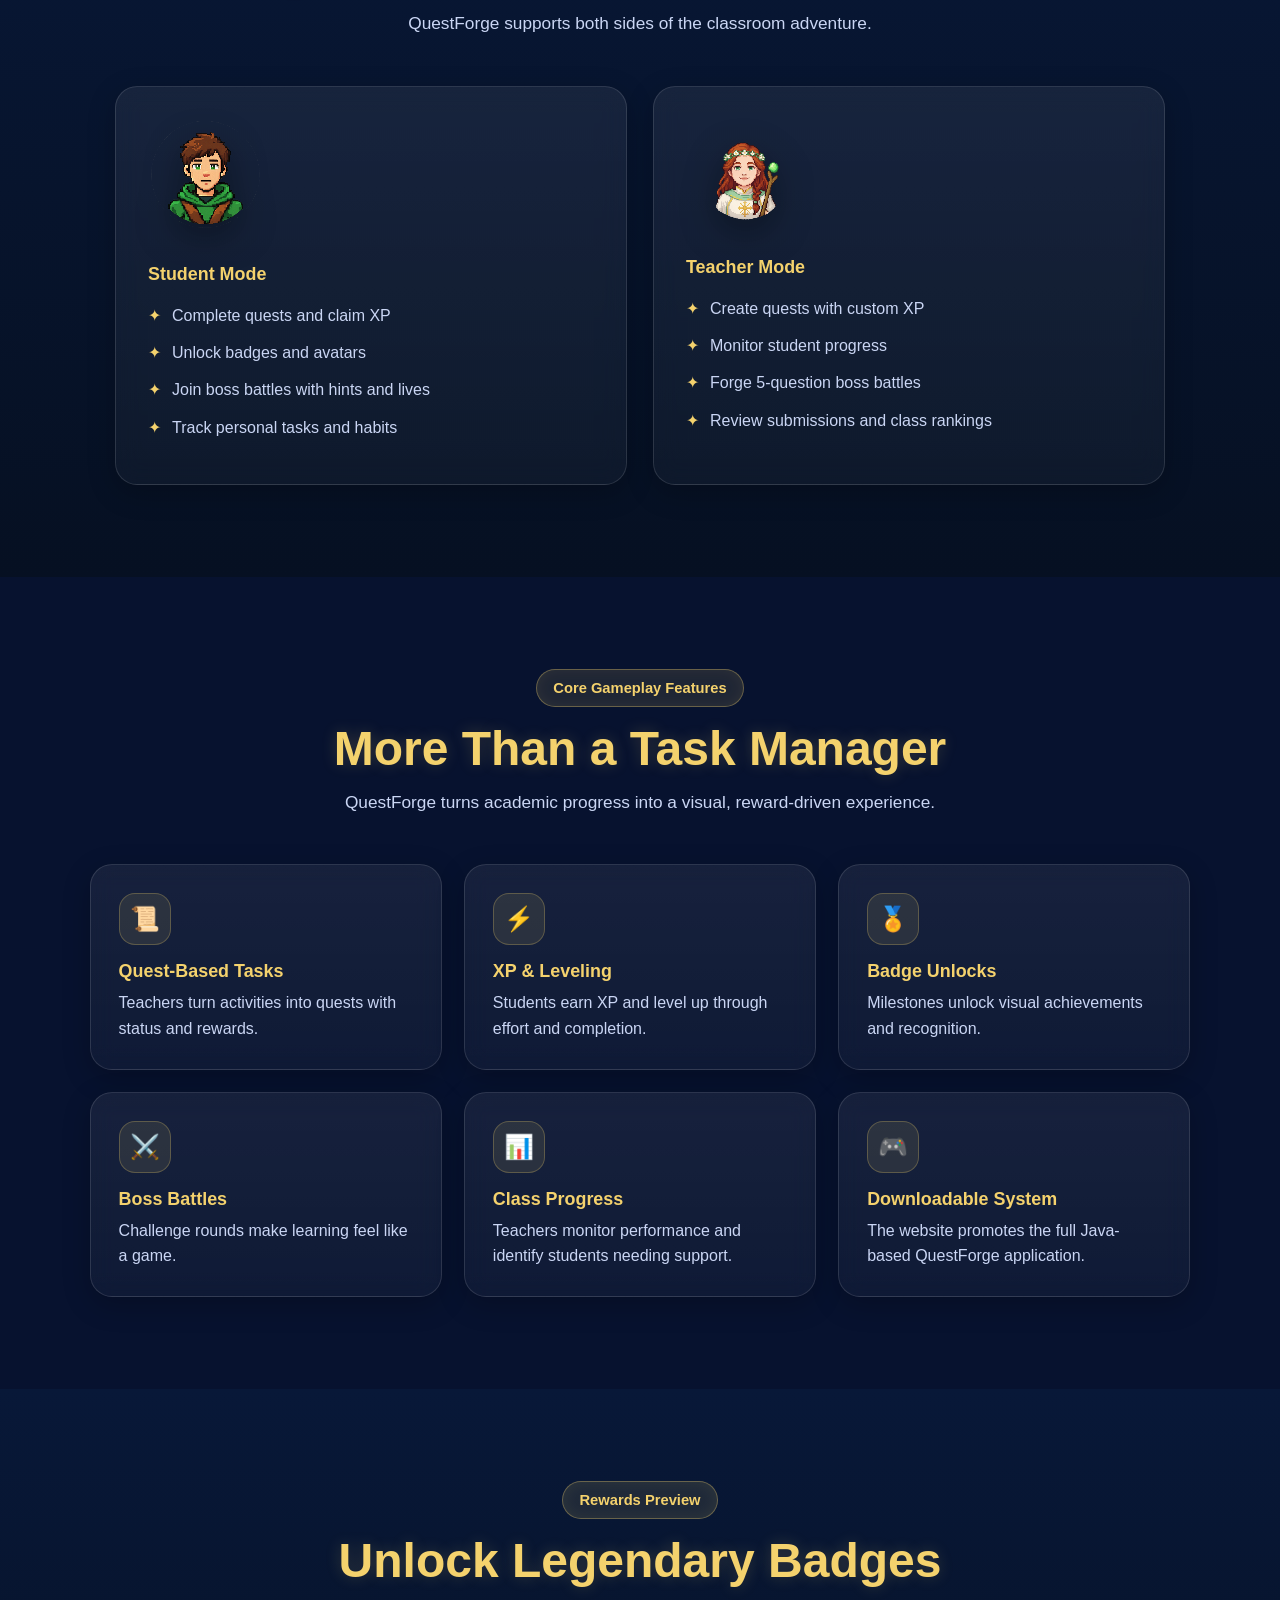
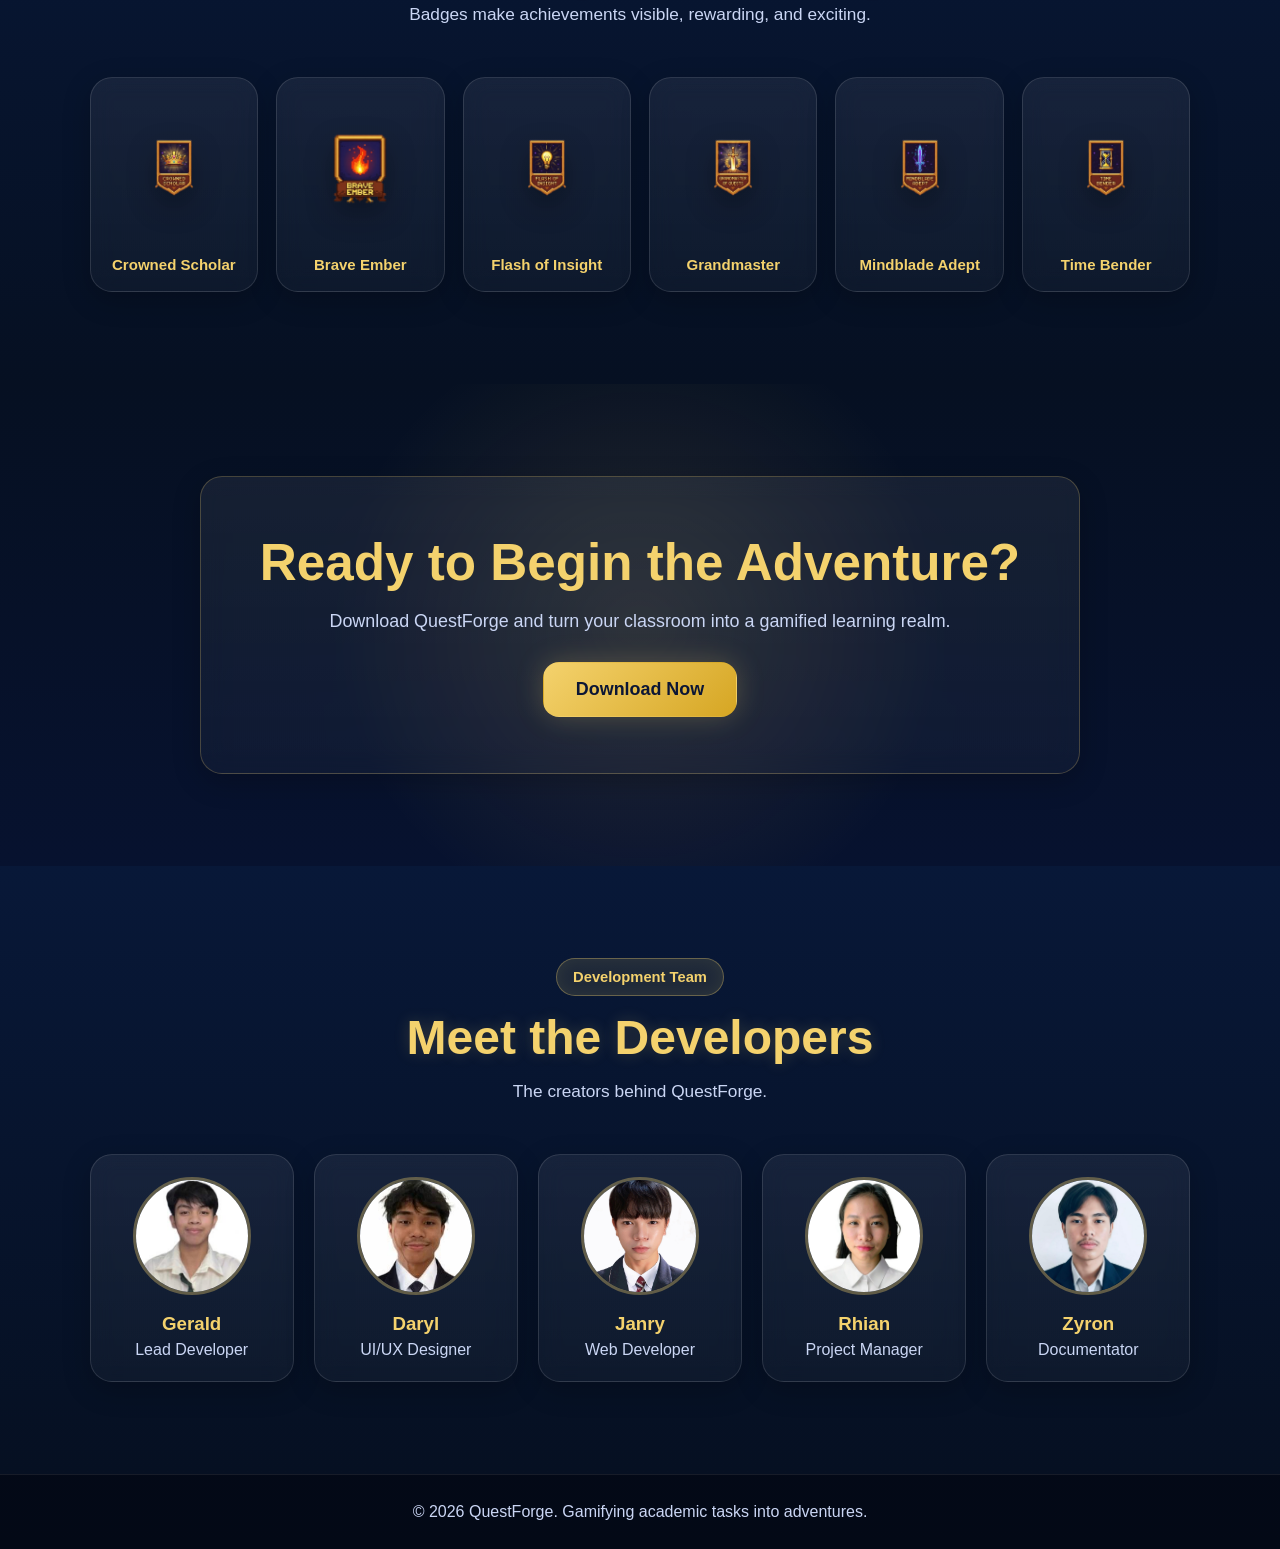
==== commit 1e61a8c7: "balagbag" ====
--- a/index.html
+++ b/index.html
@@ -1,350 +1,318 @@
 <!DOCTYPE html>
 <html lang="en">
 <head>
-    <meta charset="UTF-8">
-    <meta name="viewport" content="width=device-width, initial-scale=1.0">
-    <title>QuestForge - Gamify Your Education</title>
-    
-    <link rel="stylesheet" href="common.css">
-    <link rel="stylesheet" href="index.css">
-    <link rel="stylesheet" href="profile.css">
-    <link rel="stylesheet" href="leaderboard.css">
-    <link rel="stylesheet" href="about.css">
-    <link rel="stylesheet" href="developers.css">
-
+  <meta charset="UTF-8" />
+  <meta name="viewport" content="width=device-width, initial-scale=1.0" />
+  <title>QuestForge | Gamified Learning Adventure</title>
+  <link rel="stylesheet" href="index.css" />
 </head>
 <body>
 
-    <div class="container">
-        <nav>
-            <div class="logo">QUESTFORGE</div>
-            
-            <div class="nav-links">
-                <a href="#home">Home</a>
-                <a href="#features">Features</a>
-                <a href="#how-it-works">How It Works</a>
-                <a href="#about">About Us</a>
-                <a href="#developers">Developers</a>
-                <a href="#contact">Contact Us</a>
+  <div class="cursor-glow"></div>
+  <div class="page-bg">
+    <span class="bg-orb orb-a"></span>
+    <span class="bg-orb orb-b"></span>
+    <span class="bg-orb orb-c"></span>
+  </div>
+
+  <!-- NAVBAR -->
+  <header class="navbar">
+    <a href="#home" class="brand">
+      <img src="pixelated logo.png" alt="QuestForge Logo" class="nav-logo" />
+      <span>QUESTFORGE</span>
+    </a>
+
+    <nav class="nav-menu">
+      <a href="#home">Home</a>
+      <a href="#trial-game">Trial Game</a>
+      <a href="#system-preview">System Preview</a>
+      <a href="#features">Features</a>
+      <a href="#developers">Developers</a>
+    </nav>
+
+    <div class="nav-actions">
+      <a href="login.html" class="nav-link-btn">Login</a>
+      <a href="download.html" class="nav-download-btn">Download</a>
+    </div>
+  </header>
+
+  <!-- HERO -->
+  <section class="unique-hero" id="home">
+    <div class="hero-stars"></div>
+    <div class="pixel-grid"></div>
+
+    <div class="hero-content reveal">
+      <div class="hero-left hero-panel">
+        <div class="hero-badges">
+          <span>Java-Powered System</span>
+          <span>Student + Teacher Modes</span>
+          <span>Gamified Learning</span>
+        </div>
+
+        <div class="hero-title-block">
+          <span class="hero-kicker">Welcome to the QuestForge Realm</span>
+          <h1>
+            Forge your <span class="gold-text">academic adventure</span>
+          </h1>
+          <p class="hero-subtext">
+            A downloadable Java-based system where teachers create quests,
+            students earn XP, badges unlock, and learning becomes a game-like journey.
+          </p>
+        </div>
+
+        <div class="quest-objective-card tilt-card">
+          <div class="objective-header">
+            <span class="objective-icon">📜</span>
+            <div>
+              <h3>Main Quest</h3>
+              <p>Complete school activities through a gamified classroom system.</p>
             </div>
-            
-            <div class="nav-login">
-                <a href="login.html" class="btn btn-gold">Login</a>
-            </div>
-        </nav>
-        
-    
-
-        <section id="home" class="page-section">
-            <main class="questforge">
-                <div class="questforge-content">
-                    <div class="questforge-logo-large">
-                        <img src="pixelated logo.png" alt="QuestForge Logo" class="questforge-logo-img">
-                    </div>
-
-                    <h1 class="gold-heading">Transform Your Academic Journey into a Game.</h1>
-                    <p class="questforge-subtitle">
-                        Conquer your assignments, level up your skills, and earn badges with QuestForge.
-                    </p>
-                </div>
-            </main>
-        </section>
-
-        <section id="features" class="page-section">
-            <div class="showcase-container">
-        
-                <div class="showcase-item">
-                    <div class="image-area">
-                        <img src="QUESTS3.png" alt="Feature One">
-                    </div>
-                <div class="showcase-text">
-                    <h1 class="gold-heading">Quests</h1>
-                    <p>Turn your assignments into missions. Complete them to earn XP and level up your character.</p>
-                </div>
-            </div>
-
-                <div class="showcase-item">
-                    <div class="image-area">
-                        <img src="ACHIEVEMENTS.png" alt="Feature Two">
-                </div>
-                
-                <div class="showcase-text">
-                    <h1 class="gold-heading">Achievements</h1>
-                    <p>Earn special badges like Early Bird or Task Master by hitting your study goals and staying consistent.</p>
-                </div>
-            </div>
-
-                <div class="showcase-item">
-                    <div class="image-area">
-                        <img src="BOSSBATTLES.png" alt="Feature Three">
-                </div>
-                    <div class="showcase-text">
-                    <h1 class="gold-heading">Boss Battles</h1>
-                    <p>Conquer and overcome high-stakes exams and major class challenges to earn massive rewards and legendary badge.</p>
-                </div>
-            </div>
-        </section>
-
-
-        <section id="profile" class="page-section">
-    <div class="profile-container">
-
-        <div class="profile-overview">
-            <h1 class="gold-heading"> Your Profile Hub</h1>
-            <p class="profile-description">
-                The Profile Hub serves as a central dashboard for tracking your
-                personal evolution throughout your academic journey. It provides
-                a real-time summary of your character’s growth, displaying current
-                statistics, unlocked badeges, and a history of recent activities
-                to ensure you always know your standing. By monitoring your progress
-                and milestones in one place, you can stay motivated as you level up and master your studies.
-            </p>
-        </div>
-
-    <a href="profile-details.html" class="profile-redirect-link">
-            <div class="profile-image-clean">
-                <img src="ProfileIcon1.png" alt="Profile Preview" class="hero-avatar-img">
-                <div class="click-label">Enter Hero Profile ➔</div>
-            </div>
-        </a>
-    </div>
-</section>
-
-
-    <section id="leaderboard" class="page-section">
-    <div class="leaderboard-container"> <div class="panel">
-            <div class="panel-header">
-                TOP 10 RANKING
-            </div>
-            <div class="panel-content">
-                <table class="leaderboard-table">
-                    <thead>
-                        <tr>
-                            <th>#</th>
-                            <th>Student</th>
-                            <th>Level</th>
-                            <th>XP</th>
-                        </tr>
-                    </thead>
-                    <tbody>
-                        <tr><td><span class="rank-number rank-1">1</span></td><td>Janry</td><td>Level 5</td><td>1500 XP</td></tr>
-                        <tr><td><span class="rank-number rank-2">2</span></td><td>Princess</td><td>Level 4</td><td>1200 XP</td></tr>
-                        <tr><td><span class="rank-number rank-3">3</span></td><td>Kath</td><td>Level 4</td><td>1100 XP</td></tr>
-                        <tr><td><span class="rank-number">4</span></td><td>Rhian</td><td>Level 3</td><td>950 XP</td></tr>
-                        <tr><td><span class="rank-number">5</span></td><td>Gerald</td><td>Level 3</td><td>900 XP</td></tr>
-                        <tr><td><span class="rank-number">6</span></td><td>Daryl</td><td>Level 3</td><td>850 XP</td></tr>
-                        <tr><td><span class="rank-number">7</span></td><td>Zyron</td><td>Level 2</td><td>700 XP</td></tr>
-                        <tr><td><span class="rank-number">8</span></td><td>Aaron</td><td>Level 2</td><td>650 XP</td></tr>
-                        <tr><td><span class="rank-number">9</span></td><td>Gela</td><td>Level 2</td><td>600 XP</td></tr>
-                        <tr><td><span class="rank-number">10</span></td><td>Christine</td><td>Level 1</td><td>400 XP</td></tr>
-                    </tbody>
-                </table>
-            </div>
-        </div>
-        
-        <div class="leaderboard-overview">
-        <p><h1 class="gold-heading"> Leaderboard</h1></p>
-        <p class="leaderboard-description">
-                The Leaderboard showcases the top-performing students within the QuestForge community.
-                Rise through the ranks by completing high-difficulty bounties, maintaining your study streaks,
-                and earning legendary badges. Only the most dedicated students will see their names
-                cemented at the top of the realm. The most disciplined and persistent students—those
-                who treat every challenge as an opportunity for growth—will see their names permanently cemented
-                at the pinnacle of the realm, inspiring the next generation of scholars to begin their own quest for excellence.
-            </p>
-        </div>
-
-    </div>
-</section>
-            
-        <section id="how-it-works" class="page-section">
-            <main>
-                <div class="about-header">
-                    <h1 class="gold-heading"> Forged to empower the entire realm.</h1>
-                    <p class="about-subtitle">
-                    QuestForge unites Students and Teachers, turning every challenge into a collective victory for the realm.
-                    </p>
-                </div>
-
-
-    <section class="panels-grid">
-        
-        <div class="panel mission-section">
-            <div class="panel-header">For Teachers</div>
-            <div class="panel-content">
-                <ul class="mission-list">
-                    <li>Create quests with custom difficulty levels and XP rewards.</li>
-                    <li>Award special badges and titles for exceptional student performance.</li>
-                    <li>Track class-wide progress and identify students who need support.</li>
-                    <li>Review submissions to trigger level-ups and reward student effort.</li>
-                    <li>Launch boss battles - large-scale challenges for the entire class to conquer.</li>
-                </ul>
-            </div>
-        </div>
-
-        <div class="panel team-section">
-            <div class="panel-header">For Students</div>
-            <div class="panel-content team-content">
-                <ul class="team-list">
-                    <li>Turn your assignments into missions and complete them to earn XP.</li>
-                    <li>Watch your character grow as you master subjects and increase your rank.</li>
-                    <li>Unlock rare achievements for consistency, speed, and academic effort.</li>
-                    <li>Compete on the leaderboard to become the realm's top student.</li>
-                    <li>Monitor your progress and stats through your personal hero dashboard.</li>
-                </ul>
-            </div>
-        </div>
-        
-    </section>
-
-    <section id="about" class="page-section">
-    <div class="about-header">
-        <h1 class="gold-heading">Forged with Purpose.</h1>
-        <p class="about-subtitle">
-            QuestForge isn't just a platform; it's a movement to redefine how we approach education through the power of gamification.
-        </p>
-    </div>
-
-    <section class="panels-grid">
-        <div class="panel">
-            <div class="panel-header">Our Mission</div>
-            <div class="panel-content">
-                <ul class="mission-list">
-                    <li>To bridge the gap between academic rigor and student engagement.</li>
-                    <li>To empower educators with tools that celebrate progress and growth.</li>
-                    <li>To foster a collaborative environment where every student feels like a hero.</li>
-                    <li>To encourage consistency by rewarding discipline and academic effort.</li>
-                </ul>
-            </div>
-        </div>
-
-        <div class="panel">
-            <div class="panel-header">Our Vision</div>
-            <div class="panel-content">
-                <ul class="mission-list">
-                    <li>To become the global standard for gamified learning ecosystems.</li>
-                    <li>To transform classrooms into realms of infinite possibility and discovery.</li>
-                    <li>To inspire a lifelong love for learning by making effort visible and rewarding.</li>
-                    <li>To build a future where education is an adventure, not a chore.</li>
-                </ul>
-            </div>
-        </div>
-    </section>
-
-<section id="developers" class="page-section">
-    <div class="dev-header-area">
-        <h1 class="gold-heading">Who’s Behind The Questforge?</h1>
-        <p class="dev-subtitle-text">Meet the Questforge Development Team</p>
-    </div>
-
-    <div class="dev-wireframe-container">
-        <div class="dev-flex-row">
-            
-            <a href="rhian-portfolio.html" class="dev-card-link">
-                <div class="dev-item">
-                    <span class="dev-role-top">Project Manager</span>
-                    <div class="dev-image-container">
-                        <img src="rhian.jpg" alt="Rhian Kate Ocampo" class="dev-photo">
-                    </div>
-                    <h3 class="dev-name-gold">Rhian Kate Ocampo</h3>
-                </div>
-            </a>
-
-            <a href="janry-portfolio.html" class="dev-card-link">
-                <div class="dev-item">
-                    <span class="dev-role-top">Web Developer</span>
-                    <div class="dev-image-container">
-                        <img src="Janry.jpg" alt="Janry Malong" class="dev-photo">
-                    </div>
-                    <h3 class="dev-name-gold">Janry Malong</h3>
-                </div>
-            </a>
-
-            <a href="gerald-portfolio.html" class="dev-card-link">
-                <div class="dev-item">
-                    <span class="dev-role-top">Lead Developer</span>
-                    <div class="dev-image-container">
-                        <img src="gerald.jpg" alt="Gerald Matthew Remegio" class="dev-photo">
-                    </div>
-                    <h3 class="dev-name-gold">Gerald Matthew Remegio</h3>
-                </div>
-            </a>
-
-            <a href="zyron-portfolio.html" class="dev-card-link">
-                <div class="dev-item">
-                    <span class="dev-role-top">Documentator</span>
-                    <div class="dev-image-container">
-                        <img src="zyron.jpg" alt="Zyron Baniqued" class="dev-photo">
-                    </div>
-                    <h3 class="dev-name-gold">Zyron Baniqued</h3>
-                </div>
-            </a>
-
-            <a href="daryl-portfolio.html" class="dev-card-link">
-                <div class="dev-item">
-                    <span class="dev-role-top">UI/UX Designer</span>
-                    <div class="dev-image-container">
-                        <img src="daryl.jpg" alt="Daryl Narvasa" class="dev-photo">
-                    </div>
-                    <h3 class="dev-name-gold">Daryl Narvasa</h3>
-                </div>
-            </a>
-
-            </div>
-    </div>
-</section>
-
-<section id="contact" class="page-section">
-    <div class="container">
-        <div class="dev-header-area">
-            <h1 class="gold-heading">Send a Feedback</h1>
-            <p class="dev-subtitle-text">Have a question? Our masters are here to help.</p>
-        </div>
-
-        <div class="grid-2">
-            <div class="panel">
-                <div class="panel-header">Contact Information</div>
-                <div class="panel-content">
-                    <ul class="mission-list">
-                        <li>📍 <strong>Location:</strong> Arellano Street, Dagupan City</li>
-                        <li>📧 <strong>Email:</strong> support@questforge.edu</li>
-                        <li>⚔️ <strong>Support Hours:</strong> Mon - Fri, 9am - 5pm</li>
-                    </ul>
-                    <p style="margin-top: 20px; opacity: 0.8;">
-                        Whether you're a teacher looking to forge a new class or a student with a bug report, our team will respond within 24 hours.
-                    </p>
-                </div>
-            </div>
-
-            <div class="panel">
-                <div class="panel-header">Message Scroll</div>
-                <div class="panel-content">
-                    <form action="#" class="login-form">
-                        <div class="form-group">
-                            <label>Name</label>
-                            <input type="text" placeholder="Your name" required>
-                        </div>
-                        <div class="form-group">
-                            <label>Email Address</label>
-                            <input type="email" placeholder="hero@email.com" required>
-                        </div>
-                        <div class="form-group">
-                            <label>Your Message</label>
-                            <textarea rows="4" placeholder="Write your message here..." style="width: 100%; background: rgba(255,255,255,0.05); border: 1px solid rgba(255,255,255,0.1); color: white; padding: 10px; border-radius: 5px;"></textarea>
-                        </div>
-                        <button type="submit" class="btn btn-gold login-btn-submit">Send Message</button>
-                    </form>
-                </div>
-            </div>
-        </div>
-    </div>
-</section>
-</div>
-
-    <footer>
-        <div class="footer-logo">QUESTFORGE</div>
-        <p>&copy; 2026 QuestForge. All rights reserved.</p>
-    </footer>
-
+          </div>
+
+          <div class="objective-list">
+            <div><span>01</span> Accept quests from teachers</div>
+            <div><span>02</span> Earn XP and unlock badges</div>
+            <div><span>03</span> Battle bosses and track progress</div>
+          </div>
+        </div>
+
+        <div class="hero-buttons">
+          <a href="#trial-game" class="btn btn-trial">Try Trial Game</a>
+          <a href="download.html" class="btn btn-download">Download QuestForge</a>
+          <a href="#system-preview" class="btn btn-secondary">Explore Features</a>
+        </div>
+
+        <div class="path-cards">
+          <div class="path-card tilt-card">
+            <span>🎓</span>
+            <h4>Student Path</h4>
+            <p>Quests, XP, badges, leaderboard, and boss battles.</p>
+          </div>
+
+          <div class="path-card tilt-card">
+            <span>🧙</span>
+            <h4>Teacher Path</h4>
+            <p>Create quests, set XP, monitor progress, and forge battles.</p>
+          </div>
+        </div>
+      </div>
+
+      <div class="hero-right">
+        <div class="magic-ring ring-one"></div>
+        <div class="magic-ring ring-two"></div>
+
+        <div class="hero-visual">
+          <img src="pixelated logo.png" alt="QuestForge Logo" class="hero-logo-main" />
+
+          <div class="character boy-card tilt-card">
+            <img src="Boy(2).png" alt="Student Avatar" />
+            <span>Student</span>
+          </div>
+
+          <div class="character girl-card tilt-card">
+            <img src="Girl(3).png" alt="Player Avatar" />
+            <span>Player</span>
+          </div>
+
+          <div class="character boss-card tilt-card">
+            <img src="TeacherBoy(3).png" alt="Boss Battle" />
+            <span>Boss</span>
+          </div>
+
+          <div class="floating-card xp-card tilt-card">
+            <h4>+300 XP</h4>
+            <p>Earn rewards by completing quests.</p>
+          </div>
+
+          <div class="floating-card badge-card tilt-card">
+            <h4>Badge Unlocked</h4>
+            <p>Crowned Scholar, Brave Ember, and more.</p>
+          </div>
+
+          <div class="floating-card boss-info tilt-card">
+            <h4>Boss Battle</h4>
+            <p>3 lives • 3 hints • teacher challenge</p>
+          </div>
+        </div>
+      </div>
+    </div>
+  </section>
+
+  <!-- TRIAL GAME -->
+  <section class="trial-section" id="trial-game">
+    <div class="section-heading reveal">
+      <span class="section-kicker">Playable Preview</span>
+      <h2>Try a Mini Quest Before Download</h2>
+      <p>Experience the QuestForge style through a quick trial battle.</p>
+    </div>
+
+    <div class="trial-arena reveal">
+      <div class="trial-top">
+        <div>
+          <span class="battle-chip">Trial Boss Battle</span>
+          <h3>Java Basics Dragon</h3>
+          <p>Answer correctly to charge your XP bar and unlock a badge preview.</p>
+        </div>
+        <div class="lives">
+          <span>❤️</span><span>❤️</span><span>❤️</span>
+        </div>
+      </div>
+
+      <div class="xp-track">
+        <div class="xp-fill" id="xpFill"></div>
+      </div>
+
+      <p class="trial-question" id="trialQuestion">Which data type is used to store decimal values in Java?</p>
+
+      <div class="trial-options">
+        <button onclick="answerTrial(this, false)">int</button>
+        <button onclick="answerTrial(this, false)">char</button>
+        <button onclick="answerTrial(this, true)">double</button>
+        <button onclick="answerTrial(this, false)">boolean</button>
+      </div>
+
+      <p class="trial-result" id="trialResult">Choose your answer to begin the quest.</p>
+
+      <a href="download.html" class="btn btn-download trial-cta">Download Full QuestForge</a>
+    </div>
+  </section>
+
+  <!-- SYSTEM PREVIEW -->
+  <section class="preview-section" id="system-preview">
+    <div class="section-heading reveal">
+      <span class="section-kicker">Actual System Connection</span>
+      <h2>Inside the QuestForge System</h2>
+      <p>The website introduces the same features users will experience in the Java application.</p>
+    </div>
+
+    <div class="preview-grid">
+      <article class="preview-card reveal">
+        <div class="preview-img-wrap">
+          <img src="QUESTS3.png" alt="Quest Preview" />
+        </div>
+        <h3>Quest Board</h3>
+        <p>Assignments are presented as quests with rewards, status, and progress.</p>
+      </article>
+
+      <article class="preview-card reveal">
+        <div class="preview-img-wrap">
+          <img src="ACHIEVEMENTS.png" alt="Achievements Preview" />
+        </div>
+        <h3>Achievements Hall</h3>
+        <p>Students unlock badges through XP, completed quests, and milestones.</p>
+      </article>
+
+      <article class="preview-card reveal">
+        <div class="preview-img-wrap">
+          <img src="BOSSBATTLES.png" alt="Boss Battle Preview" />
+        </div>
+        <h3>Boss Battles</h3>
+        <p>Teacher-created challenge battles with lives, hints, and scaled XP rewards.</p>
+      </article>
+    </div>
+  </section>
+
+  <!-- ROLES -->
+  <section class="roles-section">
+    <div class="section-heading reveal">
+      <span class="section-kicker">Two Connected Experiences</span>
+      <h2>Built for Students and Teachers</h2>
+      <p>QuestForge supports both sides of the classroom adventure.</p>
+    </div>
+
+    <div class="roles-grid">
+      <div class="role-card reveal">
+        <img src="Boy(2).png" alt="Student" />
+        <h3>Student Mode</h3>
+        <ul>
+          <li>Complete quests and claim XP</li>
+          <li>Unlock badges and avatars</li>
+          <li>Join boss battles with hints and lives</li>
+          <li>Track personal tasks and habits</li>
+        </ul>
+      </div>
+
+      <div class="role-card reveal">
+        <img src="TeacherGirl(1).png" alt="Teacher" />
+        <h3>Teacher Mode</h3>
+        <ul>
+          <li>Create quests with custom XP</li>
+          <li>Monitor student progress</li>
+          <li>Forge 5-question boss battles</li>
+          <li>Review submissions and class rankings</li>
+        </ul>
+      </div>
+    </div>
+  </section>
+
+  <!-- FEATURES -->
+  <section class="features-section" id="features">
+    <div class="section-heading reveal">
+      <span class="section-kicker">Core Gameplay Features</span>
+      <h2>More Than a Task Manager</h2>
+      <p>QuestForge turns academic progress into a visual, reward-driven experience.</p>
+    </div>
+
+    <div class="features-grid">
+      <div class="feature-card reveal"><span>📜</span><h3>Quest-Based Tasks</h3><p>Teachers turn activities into quests with status and rewards.</p></div>
+      <div class="feature-card reveal"><span>⚡</span><h3>XP & Leveling</h3><p>Students earn XP and level up through effort and completion.</p></div>
+      <div class="feature-card reveal"><span>🏅</span><h3>Badge Unlocks</h3><p>Milestones unlock visual achievements and recognition.</p></div>
+      <div class="feature-card reveal"><span>⚔️</span><h3>Boss Battles</h3><p>Challenge rounds make learning feel like a game.</p></div>
+      <div class="feature-card reveal"><span>📊</span><h3>Class Progress</h3><p>Teachers monitor performance and identify students needing support.</p></div>
+      <div class="feature-card reveal"><span>🎮</span><h3>Downloadable System</h3><p>The website promotes the full Java-based QuestForge application.</p></div>
+    </div>
+  </section>
+
+  <!-- BADGES -->
+  <section class="badges-section">
+    <div class="section-heading reveal">
+      <span class="section-kicker">Rewards Preview</span>
+      <h2>Unlock Legendary Badges</h2>
+      <p>Badges make achievements visible, rewarding, and exciting.</p>
+    </div>
+
+    <div class="badges-grid">
+      <div class="badge-card reveal"><img src="crowned scholar(1).png" alt="Crowned Scholar"><span>Crowned Scholar</span></div>
+      <div class="badge-card reveal"><img src="brave ember(1).png" alt="Brave Ember"><span>Brave Ember</span></div>
+      <div class="badge-card reveal"><img src="flash of insight(1).png" alt="Flash of Insight"><span>Flash of Insight</span></div>
+      <div class="badge-card reveal"><img src="grandmaster of quests(1).png" alt="Grandmaster"><span>Grandmaster</span></div>
+      <div class="badge-card reveal"><img src="mindblade adept(1).png" alt="Mindblade Adept"><span>Mindblade Adept</span></div>
+      <div class="badge-card reveal"><img src="time bender.png" alt="Time Bender"><span>Time Bender</span></div>
+    </div>
+  </section>
+
+  <!-- CTA -->
+  <section class="download-cta reveal">
+    <div class="cta-panel">
+      <h2>Ready to Begin the Adventure?</h2>
+      <p>Download QuestForge and turn your classroom into a gamified learning realm.</p>
+      <a href="download.html" class="btn btn-download big-btn">Download Now</a>
+    </div>
+  </section>
+
+  <!-- DEVELOPERS -->
+  <section class="developers-section" id="developers">
+    <div class="section-heading reveal">
+      <span class="section-kicker">Development Team</span>
+      <h2>Meet the Developers</h2>
+      <p>The creators behind QuestForge.</p>
+    </div>
+
+    <div class="developers-grid">
+      <a href="gerald-portfolio.html" class="dev-card reveal"><img src="gerald.jpg" alt="Gerald"><h3>Gerald</h3><p>Lead Developer</p></a>
+      <a href="daryl-portfolio.html" class="dev-card reveal"><img src="daryl.jpg" alt="Daryl"><h3>Daryl</h3><p>UI/UX Designer</p></a>
+      <a href="janry-portfolio.html" class="dev-card reveal"><img src="Janry.jpg" alt="Janry"><h3>Janry</h3><p>Web Developer</p></a>
+      <a href="rhian-portfolio.html" class="dev-card reveal"><img src="rhian.jpg" alt="Rhian"><h3>Rhian</h3><p>Project Manager</p></a>
+      <a href="zyron-portfolio.html" class="dev-card reveal"><img src="zyron.jpg" alt="Zyron"><h3>Zyron</h3><p>Documentator</p></a>
+    </div>
+  </section>
+
+  <footer class="footer">
+    <p>© 2026 QuestForge. Gamifying academic tasks into adventures.</p>
+  </footer>
+
+  <div class="toast" id="toast">Badge Preview Unlocked!</div>
+
+  <script src="trial-game.js"></script>
 </body>
-</html>+</html>
--- a/index.css
+++ b/index.css
@@ -1,118 +1,1271 @@
-/* index.css */
-
-.questforge {
-    display: flex;
-    align-items: center;
+/* ==========================================
+  QUESTFORGE - FIRST STYLE ENHANCED
+  Premium gamified landing page
+   ========================================== */
+
+:root {
+  --bg-1: #061022;
+  --bg-2: #071b44;
+  --bg-3: #0b245c;
+  --panel: rgba(10, 24, 62, 0.76);
+  --panel-2: rgba(18, 37, 86, 0.72);
+  --border: rgba(255, 221, 127, 0.22);
+  --border-soft: rgba(255,255,255,0.12);
+  --gold: #f4d26d;
+  --gold-2: #d6a623;
+  --blue: #5f91ff;
+  --text: #f5f7ff;
+  --muted: #cad6f4;
+  --shadow-gold: 0 0 28px rgba(244, 210, 109, 0.22);
+  --shadow-blue: 0 0 28px rgba(95, 145, 255, 0.22);
+}
+
+* {
+  margin: 0;
+  padding: 0;
+  box-sizing: border-box;
+  font-family: "Segoe UI", Arial, sans-serif;
+}
+
+html {
+  scroll-behavior: smooth;
+}
+
+body {
+  background: linear-gradient(180deg, var(--bg-1) 0%, #0a1740 45%, #050c1e 100%);
+  color: var(--text);
+  overflow-x: hidden;
+}
+
+img {
+  max-width: 100%;
+}
+
+a {
+  color: inherit;
+}
+
+/* BACKGROUND */
+.page-bg {
+  position: fixed;
+  inset: 0;
+  pointer-events: none;
+  z-index: 0;
+  overflow: hidden;
+}
+
+.bg-orb {
+  position: absolute;
+  border-radius: 50%;
+  filter: blur(80px);
+  opacity: 0.24;
+  animation: orbFloat 10s ease-in-out infinite;
+}
+
+.orb-a {
+  width: 320px;
+  height: 320px;
+  background: #f4d26d;
+  top: 10%;
+  left: -8%;
+}
+
+.orb-b {
+  width: 390px;
+  height: 390px;
+  background: #4f7cff;
+  bottom: 8%;
+  right: -10%;
+  animation-delay: -3s;
+}
+
+.orb-c {
+  width: 270px;
+  height: 270px;
+  background: #a67cff;
+  top: 45%;
+  left: 45%;
+  animation-delay: -6s;
+}
+
+@keyframes orbFloat {
+  0%, 100% { transform: translate(0, 0) scale(1); }
+  50% { transform: translate(30px, -28px) scale(1.08); }
+}
+
+.cursor-glow {
+  position: fixed;
+  width: 420px;
+  height: 420px;
+  border-radius: 50%;
+  background: radial-gradient(circle, rgba(244, 210, 109, 0.08), transparent 62%);
+  transform: translate(-50%, -50%);
+  pointer-events: none;
+  z-index: 1;
+  opacity: 0.9;
+}
+
+/* NAVBAR */
+.navbar {
+  position: sticky;
+  top: 0;
+  z-index: 100;
+  height: 84px;
+  padding: 0 6%;
+  display: flex;
+  align-items: center;
+  justify-content: space-between;
+  background: rgba(5, 14, 40, 0.78);
+  backdrop-filter: blur(16px);
+  border-bottom: 1px solid rgba(244, 210, 109, 0.15);
+  box-shadow: 0 8px 34px rgba(0, 0, 0, 0.18);
+}
+
+.brand {
+  display: flex;
+  align-items: center;
+  gap: 12px;
+  text-decoration: none;
+  color: var(--gold);
+  font-weight: 900;
+  font-size: 1.45rem;
+  letter-spacing: 1px;
+}
+
+.nav-logo {
+  width: 58px;
+  height: 58px;
+  object-fit: contain;
+  filter: drop-shadow(0 0 10px rgba(244, 210, 109, 0.35));
+  transition: 0.35s ease;
+}
+
+.brand:hover .nav-logo {
+  transform: rotate(-4deg) scale(1.08);
+  filter: drop-shadow(0 0 18px rgba(244, 210, 109, 0.65));
+}
+
+.nav-menu {
+  display: flex;
+  align-items: center;
+  gap: 28px;
+}
+
+.nav-menu a {
+  position: relative;
+  text-decoration: none;
+  color: var(--muted);
+  font-weight: 750;
+  font-size: 0.95rem;
+  transition: 0.3s ease;
+}
+
+.nav-menu a::after {
+  content: "";
+  position: absolute;
+  left: 50%;
+  bottom: -10px;
+  width: 0;
+  height: 2px;
+  background: linear-gradient(90deg, transparent, var(--gold), transparent);
+  transform: translateX(-50%);
+  transition: width 0.3s ease;
+}
+
+.nav-menu a:hover {
+  color: var(--gold);
+}
+
+.nav-menu a:hover::after {
+  width: 120%;
+}
+
+.nav-actions {
+  display: flex;
+  gap: 12px;
+  align-items: center;
+}
+
+.nav-link-btn,
+.nav-download-btn {
+  text-decoration: none;
+  padding: 11px 18px;
+  border-radius: 14px;
+  font-weight: 850;
+  transition: 0.35s ease;
+}
+
+.nav-link-btn {
+  background: rgba(255,255,255,0.06);
+  border: 1px solid var(--border-soft);
+  color: var(--text);
+}
+
+.nav-download-btn {
+  background: linear-gradient(135deg, var(--gold), var(--gold-2));
+  color: #0c1635;
+  box-shadow: var(--shadow-gold);
+}
+
+.nav-link-btn:hover,
+.nav-download-btn:hover {
+  transform: translateY(-3px);
+}
+
+/* HERO */
+.unique-hero {
+  position: relative;
+  min-height: calc(100vh - 84px);
+  padding: 96px 7% 70px;
+  overflow: hidden;
+  background:
+    linear-gradient(90deg, rgba(4, 10, 26, 0.92) 0%, rgba(7, 18, 47, 0.76) 42%, rgba(5, 10, 24, 0.58) 100%),
+    linear-gradient(180deg, rgba(6, 16, 34, 0.22), rgba(6, 16, 34, 0.88)),
+    url("bg(2).png") center/cover no-repeat,
+    linear-gradient(180deg, #07122f 0%, #0b1a45 45%, #061022 100%);
+}
+
+.hero-stars {
+  position: absolute;
+  inset: 0;
+  background-image:
+    radial-gradient(circle, rgba(255,255,255,0.75) 1px, transparent 1px),
+    radial-gradient(circle, rgba(244,210,109,0.55) 1px, transparent 1px);
+  background-size: 120px 120px, 185px 185px;
+  background-position: 0 0, 60px 65px;
+  opacity: 0.22;
+  animation: twinkle 8s linear infinite;
+}
+
+.pixel-grid {
+  position: absolute;
+  inset: 0;
+  background-image:
+    linear-gradient(rgba(255,255,255,0.025) 1px, transparent 1px),
+    linear-gradient(90deg, rgba(255,255,255,0.025) 1px, transparent 1px);
+  background-size: 36px 36px;
+  mask-image: linear-gradient(to bottom, rgba(0,0,0,0.7), transparent 80%);
+}
+
+@keyframes twinkle {
+  0% { transform: translateY(0); opacity: 0.17; }
+  50% { transform: translateY(-10px); opacity: 0.3; }
+  100% { transform: translateY(0); opacity: 0.17; }
+}
+
+.hero-content {
+  display: grid;
+  grid-template-columns: 1.08fr 1fr;
+  align-items: center;
+  gap: 52px;
+  position: relative;
+  z-index: 3;
+}
+
+.hero-badges {
+  display: flex;
+  flex-wrap: wrap;
+  gap: 12px;
+  margin-bottom: 24px;
+}
+
+.hero-badges span,
+.section-kicker,
+.battle-chip {
+  background: rgba(244, 210, 109, 0.1);
+  color: var(--gold);
+  border: 1px solid rgba(244, 210, 109, 0.35);
+  padding: 10px 16px;
+  border-radius: 999px;
+  font-weight: 800;
+  font-size: 0.92rem;
+  box-shadow: inset 0 0 16px rgba(244, 210, 109, 0.07);
+}
+
+.hero-left h1 {
+  font-size: clamp(3rem, 6vw, 5.8rem);
+  line-height: 1.02;
+  margin-bottom: 22px;
+  font-weight: 950;
+  letter-spacing: -2px;
+}
+
+.gold-text {
+  color: var(--gold);
+  text-shadow: 0 0 14px rgba(244, 210, 109, 0.42), 0 0 40px rgba(244, 210, 109, 0.16);
+}
+
+.hero-subtext {
+  font-size: 1.18rem;
+  line-height: 1.8;
+  max-width: 670px;
+  color: var(--muted);
+  margin-bottom: 32px;
+}
+
+.hero-subtext strong {
+  color: #fff2b5;
+}
+
+.hero-buttons {
+  display: flex;
+  flex-wrap: wrap;
+  gap: 16px;
+  margin-bottom: 38px;
+}
+
+.btn {
+  display: inline-flex;
+  align-items: center;
+  justify-content: center;
+  gap: 8px;
+  padding: 14px 24px;
+  border-radius: 16px;
+  font-weight: 900;
+  text-decoration: none;
+  transition: 0.35s ease;
+  border: 1px solid transparent;
+  position: relative;
+  overflow: hidden;
+}
+
+.btn::before {
+  content: "";
+  position: absolute;
+  top: 0;
+  left: -120%;
+  width: 70%;
+  height: 100%;
+  background: linear-gradient(120deg, transparent, rgba(255,255,255,0.35), transparent);
+  transform: skewX(-20deg);
+  transition: 0.65s;
+}
+
+.btn:hover::before {
+  left: 130%;
+}
+
+.btn:hover {
+  transform: translateY(-5px) scale(1.035);
+}
+
+.btn-trial {
+  background: linear-gradient(135deg, #4d8dff, #7aa9ff);
+  color: white;
+  box-shadow: var(--shadow-blue);
+}
+
+.btn-download {
+  background: linear-gradient(135deg, var(--gold), var(--gold-2));
+  color: #0c1635;
+  box-shadow: var(--shadow-gold);
+}
+
+.btn-secondary {
+  background: rgba(255,255,255,0.07);
+  color: #fff;
+  border-color: rgba(255,255,255,0.16);
+}
+
+.big-btn {
+  font-size: 1.12rem;
+  padding: 16px 32px;
+}
+
+.hero-stats {
+  display: grid;
+  grid-template-columns: repeat(3, 1fr);
+  gap: 15px;
+}
+
+.stat-card,
+.preview-card,
+.feature-card,
+.role-card,
+.badge-card,
+.dev-card,
+.trial-arena,
+.cta-panel {
+  background: linear-gradient(180deg, rgba(255,255,255,0.065), rgba(255,255,255,0.035));
+  border: 1px solid var(--border-soft);
+  border-radius: 22px;
+  backdrop-filter: blur(12px);
+  box-shadow: 0 8px 28px rgba(0,0,0,0.22);
+  transition: transform 0.38s ease, border-color 0.38s ease, box-shadow 0.38s ease, filter 0.38s ease;
+}
+
+.stat-card {
+  padding: 20px;
+}
+
+.stat-card:hover,
+.preview-card:hover,
+.feature-card:hover,
+.role-card:hover,
+.badge-card:hover,
+.dev-card:hover,
+.trial-arena:hover,
+.cta-panel:hover {
+  transform: translateY(-10px);
+  border-color: rgba(244, 210, 109, 0.42);
+  box-shadow: 0 0 30px rgba(244, 210, 109, 0.18), 0 15px 34px rgba(0,0,0,0.28);
+}
+
+.stat-icon {
+  width: 42px;
+  height: 42px;
+  display: grid;
+  place-items: center;
+  background: rgba(244, 210, 109, 0.12);
+  border: 1px solid rgba(244, 210, 109, 0.26);
+  border-radius: 14px;
+  margin-bottom: 12px;
+}
+
+.stat-card h3,
+.preview-card h3,
+.feature-card h3,
+.role-card h3 {
+  color: var(--gold);
+  margin-bottom: 8px;
+  font-size: 1.12rem;
+}
+
+.stat-card p,
+.preview-card p,
+.feature-card p,
+.role-card li,
+.role-card p {
+  color: var(--muted);
+  line-height: 1.58;
+}
+
+
+/* NEW HERO TEXT STRUCTURE */
+.hero-panel {
+  position: relative;
+  max-width: 720px;
+  padding: 34px;
+  border-radius: 28px;
+  background:
+    linear-gradient(180deg, rgba(6, 18, 50, 0.66), rgba(6, 14, 34, 0.42));
+  border: 1px solid rgba(244, 210, 109, 0.16);
+  box-shadow: 0 18px 55px rgba(0,0,0,0.28);
+  backdrop-filter: blur(10px);
+}
+
+.hero-panel::before {
+  content: "";
+  position: absolute;
+  inset: 1px;
+  border-radius: 27px;
+  background: linear-gradient(135deg, rgba(244,210,109,0.10), transparent 34%, rgba(95,145,255,0.08));
+  pointer-events: none;
+}
+
+.hero-title-block {
+  position: relative;
+  z-index: 1;
+  margin-bottom: 22px;
+}
+
+.hero-kicker {
+  display: inline-block;
+  color: #9ebcff;
+  font-size: 0.95rem;
+  font-weight: 900;
+  letter-spacing: 1.6px;
+  text-transform: uppercase;
+  margin-bottom: 12px;
+}
+
+.hero-panel h1 {
+  font-size: clamp(2.5rem, 4.7vw, 4.6rem);
+  line-height: 1.02;
+  margin-bottom: 16px;
+  font-weight: 950;
+  letter-spacing: -1.5px;
+}
+
+.hero-panel .gold-text {
+  display: block;
+}
+
+.hero-panel .hero-subtext {
+  max-width: 590px;
+  font-size: 1.08rem;
+  margin-bottom: 0;
+}
+
+.quest-objective-card {
+  position: relative;
+  z-index: 1;
+  padding: 20px;
+  border-radius: 22px;
+  background: rgba(255,255,255,0.055);
+  border: 1px solid rgba(244,210,109,0.18);
+  margin-bottom: 22px;
+}
+
+.objective-header {
+  display: flex;
+  gap: 14px;
+  align-items: flex-start;
+  margin-bottom: 16px;
+}
+
+.objective-icon {
+  width: 48px;
+  height: 48px;
+  border-radius: 16px;
+  display: grid;
+  place-items: center;
+  background: rgba(244,210,109,0.12);
+  border: 1px solid rgba(244,210,109,0.28);
+  font-size: 1.45rem;
+}
+
+.objective-header h3 {
+  color: var(--gold);
+  font-size: 1.25rem;
+  margin-bottom: 4px;
+}
+
+.objective-header p {
+  color: var(--muted);
+  line-height: 1.55;
+  font-size: 0.98rem;
+  margin: 0;
+}
+
+.objective-list {
+  display: grid;
+  gap: 10px;
+}
+
+.objective-list div {
+  display: flex;
+  gap: 10px;
+  align-items: center;
+  color: #edf3ff;
+  font-weight: 750;
+  background: rgba(255,255,255,0.045);
+  border: 1px solid rgba(255,255,255,0.08);
+  border-radius: 14px;
+  padding: 10px 12px;
+  transition: 0.32s ease;
+}
+
+.objective-list div:hover {
+  transform: translateX(8px);
+  border-color: rgba(244,210,109,0.25);
+  background: rgba(244,210,109,0.08);
+}
+
+.objective-list span {
+  color: var(--gold);
+  font-weight: 950;
+  font-size: 0.86rem;
+}
+
+.path-cards {
+  position: relative;
+  z-index: 1;
+  display: grid;
+  grid-template-columns: repeat(2, 1fr);
+  gap: 14px;
+}
+
+.path-card {
+  padding: 16px;
+  border-radius: 18px;
+  background: rgba(255,255,255,0.055);
+  border: 1px solid rgba(255,255,255,0.10);
+  transition: 0.35s ease;
+}
+
+.path-card:hover {
+  transform: translateY(-7px);
+  border-color: rgba(244,210,109,0.34);
+  box-shadow: 0 0 22px rgba(244,210,109,0.12);
+}
+
+.path-card span {
+  font-size: 1.45rem;
+  display: inline-block;
+  margin-bottom: 8px;
+}
+
+.path-card h4 {
+  color: var(--gold);
+  margin-bottom: 6px;
+}
+
+.path-card p {
+  color: var(--muted);
+  font-size: 0.92rem;
+  line-height: 1.5;
+  margin: 0;
+}
+
+.hero-panel .hero-buttons {
+  position: relative;
+  z-index: 1;
+  margin-bottom: 22px;
+}
+
+
+/* HERO VISUAL */
+.hero-right {
+  position: relative;
+  display: flex;
+  justify-content: center;
+  align-items: center;
+  min-height: 640px;
+}
+
+.hero-visual {
+  position: relative;
+  width: 100%;
+  max-width: 620px;
+  height: 610px;
+}
+
+.magic-ring {
+  position: absolute;
+  border-radius: 50%;
+  pointer-events: none;
+}
+
+.ring-one {
+  width: 430px;
+  height: 430px;
+  background: radial-gradient(circle, rgba(244,210,109,0.14) 0%, transparent 65%);
+  box-shadow: 0 0 60px rgba(244,210,109,0.2);
+  animation: pulseRing 4s ease-in-out infinite;
+}
+
+.ring-two {
+  width: 520px;
+  height: 520px;
+  border: 2px dashed rgba(244,210,109,0.16);
+  animation: rotateRing 18s linear infinite;
+}
+
+@keyframes pulseRing {
+  0%, 100% { transform: scale(1); opacity: 0.75; }
+  50% { transform: scale(1.08); opacity: 1; }
+}
+
+@keyframes rotateRing {
+  to { transform: rotate(360deg); }
+}
+
+.hero-logo-main {
+  position: absolute;
+  width: 370px;
+  left: 50%;
+  top: 46%;
+  transform: translate(-50%, -50%);
+  filter: drop-shadow(0 0 30px rgba(244, 210, 109, 0.58));
+  animation: floatLogo 4s ease-in-out infinite;
+  z-index: 3;
+}
+
+@keyframes floatLogo {
+  0%, 100% { transform: translate(-50%, -50%) translateY(0); }
+  50% { transform: translate(-50%, -50%) translateY(-14px); }
+}
+
+.character {
+  position: absolute;
+  background: rgba(7, 20, 58, 0.84);
+  border: 1px solid rgba(244, 210, 109, 0.35);
+  border-radius: 20px;
+  padding: 10px;
+  text-align: center;
+  width: 112px;
+  box-shadow: 0 0 24px rgba(0,0,0,0.36);
+  animation: floatCard 5s ease-in-out infinite;
+}
+
+.character img {
+  width: 78px;
+  image-rendering: pixelated;
+  filter: drop-shadow(0 8px 10px rgba(0,0,0,0.35));
+}
+
+.character span {
+  display: block;
+  color: var(--gold);
+  font-weight: 800;
+  margin-top: 6px;
+  font-size: 0.94rem;
+}
+
+.boy-card { top: 70px; left: 20px; right: 100px; }
+.girl-card { top: 300px; left: 18px; animation-delay: -1.4s; }
+.boss-card { top: 300px; right: 0; animation-delay: -2.8s; }
+
+@keyframes floatCard {
+  0%, 100% { transform: translateY(0); }
+  50% { transform: translateY(-12px); }
+}
+
+.floating-card {
+  position: absolute;
+  background: rgba(5, 18, 54, 0.9);
+  border: 1px solid rgba(244, 210, 109, 0.25);
+  color: white;
+  border-radius: 18px;
+  padding: 16px 18px;
+  width: 230px;
+  box-shadow: 0 0 18px rgba(0,0,0,0.33);
+  backdrop-filter: blur(10px);
+  transition: 0.38s ease;
+  animation: floatCard 5.8s ease-in-out infinite;
+}
+
+.floating-card h4 {
+  margin-bottom: 8px;
+  color: var(--gold);
+  font-size: 1.16rem;
+}
+
+.floating-card p {
+  color: #d8e0ff;
+  line-height: 1.45;
+}
+
+.xp-card { top: 60px; right: 0px; }
+.badge-card { top: 550px; left: 18px; animation-delay: -1.8s; }
+.boss-info { top: 550px; right: 0; animation-delay: -1.8s; }
+
+/* SECTIONS */
+section {
+  position: relative;
+  z-index: 2;
+  padding: 92px 7%;
+}
+
+.section-heading {
+  text-align: center;
+  margin-bottom: 48px;
+}
+
+.section-kicker {
+  display: inline-block;
+  margin-bottom: 14px;
+}
+
+.section-heading h2 {
+  font-size: clamp(2.1rem, 4vw, 3rem);
+  color: var(--gold);
+  margin-bottom: 12px;
+  text-shadow: 0 0 16px rgba(244,210,109,0.2);
+}
+
+.section-heading p {
+  color: var(--muted);
+  font-size: 1.08rem;
+  max-width: 720px;
+  margin: 0 auto;
+  line-height: 1.65;
+}
+
+/* TRIAL */
+.trial-section {
+  background: linear-gradient(180deg, #061022 0%, #081838 100%);
+}
+
+.trial-arena {
+  max-width: 850px;
+  margin: 0 auto;
+  padding: 34px;
+  border-color: rgba(244,210,109,0.18);
+}
+
+.trial-top {
+  display: flex;
+  justify-content: space-between;
+  align-items: flex-start;
+  gap: 24px;
+  margin-bottom: 22px;
+}
+
+.trial-top h3 {
+  margin-top: 14px;
+  margin-bottom: 8px;
+  font-size: 2rem;
+  color: var(--gold);
+}
+
+.trial-top p {
+  color: var(--muted);
+  line-height: 1.6;
+}
+
+.lives {
+  display: flex;
+  gap: 8px;
+  font-size: 1.6rem;
+  animation: heartBeat 1.8s ease-in-out infinite;
+}
+
+@keyframes heartBeat {
+  0%, 100% { transform: scale(1); }
+  50% { transform: scale(1.08); }
+}
+
+.xp-track {
+  height: 16px;
+  background: rgba(255,255,255,0.08);
+  border: 1px solid rgba(255,255,255,0.14);
+  border-radius: 999px;
+  overflow: hidden;
+  margin-bottom: 22px;
+}
+
+.xp-fill {
+  height: 100%;
+  width: 8%;
+  background: linear-gradient(90deg, #4d8dff, var(--gold));
+  border-radius: inherit;
+  box-shadow: 0 0 18px rgba(244,210,109,0.35);
+  transition: width 0.75s ease;
+}
+
+.trial-question {
+  font-size: 1.18rem;
+  margin-bottom: 18px;
+  color: #f8fbff;
+  font-weight: 760;
+}
+
+.trial-options {
+  display: grid;
+  grid-template-columns: repeat(2, 1fr);
+  gap: 14px;
+}
+
+.trial-options button {
+  border: 1px solid rgba(255,255,255,0.15);
+  background: rgba(255,255,255,0.06);
+  color: #fff;
+  border-radius: 15px;
+  padding: 16px;
+  font-weight: 850;
+  cursor: pointer;
+  transition: 0.32s ease;
+}
+
+.trial-options button:hover {
+  transform: translateY(-4px);
+  background: rgba(244,210,109,0.13);
+  border-color: rgba(244,210,109,0.38);
+  box-shadow: 0 0 18px rgba(244,210,109,0.12);
+}
+
+.trial-options button.correct {
+  background: rgba(92, 190, 119, 0.35);
+  border-color: rgba(92, 190, 119, 0.75);
+}
+
+.trial-options button.wrong {
+  background: rgba(210, 72, 89, 0.35);
+  border-color: rgba(210, 72, 89, 0.75);
+}
+
+.trial-result {
+  min-height: 32px;
+  margin-top: 22px;
+  font-weight: 850;
+  color: var(--muted);
+}
+
+.trial-cta {
+  margin-top: 14px;
+}
+
+/* PREVIEW */
+.preview-section,
+.roles-section,
+.badges-section,
+.developers-section {
+  background: linear-gradient(180deg, #081838 0%, #061022 100%);
+}
+
+.preview-grid {
+  display: grid;
+  grid-template-columns: repeat(3, 1fr);
+  gap: 26px;
+}
+
+.preview-card {
+  padding: 22px;
+}
+
+.preview-img-wrap {
+  height: 230px;
+  display: grid;
+  place-items: center;
+  margin-bottom: 18px;
+  border-radius: 18px;
+  background: rgba(255,255,255,0.04);
+  border: 1px solid rgba(255,255,255,0.08);
+  overflow: hidden;
+}
+
+.preview-card img {
+  max-height: 210px;
+  object-fit: contain;
+  transition: 0.45s ease;
+}
+
+.preview-card:hover img {
+  transform: scale(1.08) rotate(-1deg);
+}
+
+/* ROLES */
+.roles-grid {
+  display: grid;
+  grid-template-columns: repeat(2, 1fr);
+  gap: 26px;
+  max-width: 1050px;
+  margin: 0 auto;
+}
+
+.role-card {
+  padding: 32px;
+}
+
+.role-card img {
+  width: 120px;
+  image-rendering: pixelated;
+  filter: drop-shadow(0 12px 18px rgba(0,0,0,0.35));
+  margin-bottom: 14px;
+  transition: 0.38s ease;
+}
+
+.role-card:hover img {
+  transform: translateY(-8px) scale(1.08);
+}
+
+.role-card ul {
+  list-style: none;
+  margin-top: 18px;
+}
+
+.role-card li {
+  position: relative;
+  padding-left: 24px;
+  margin-bottom: 12px;
+}
+
+.role-card li::before {
+  content: "✦";
+  position: absolute;
+  left: 0;
+  color: var(--gold);
+}
+
+/* FEATURES */
+.features-section {
+  background: #07122f;
+}
+
+.features-grid {
+  display: grid;
+  grid-template-columns: repeat(3, 1fr);
+  gap: 22px;
+}
+
+.feature-card {
+  padding: 28px;
+  position: relative;
+  overflow: hidden;
+}
+
+.feature-card::before {
+  content: "";
+  position: absolute;
+  inset: -80px;
+  background: radial-gradient(circle at var(--mx, 50%) var(--my, 50%), rgba(244,210,109,0.16), transparent 34%);
+  opacity: 0;
+  transition: opacity 0.32s ease;
+}
+
+.feature-card:hover::before {
+  opacity: 1;
+}
+
+.feature-card span {
+  display: inline-grid;
+  place-items: center;
+  width: 52px;
+  height: 52px;
+  background: rgba(244,210,109,0.1);
+  border: 1px solid rgba(244,210,109,0.25);
+  border-radius: 16px;
+  margin-bottom: 16px;
+  font-size: 1.5rem;
+}
+
+/* BADGES */
+.badges-grid {
+  display: grid;
+  grid-template-columns: repeat(6, 1fr);
+  gap: 18px;
+}
+
+.badge-card {
+  padding: 18px;
+  text-align: center;
+}
+
+.badge-card img {
+  width: 96px;
+  margin-bottom: 12px;
+  filter: drop-shadow(0 12px 14px rgba(0,0,0,0.3));
+  transition: 0.42s ease;
+}
+
+.badge-card:hover img {
+  transform: translateY(-10px) rotate(-3deg) scale(1.12);
+}
+
+.badge-card span {
+  display: block;
+  color: var(--gold);
+  font-weight: 850;
+  font-size: 0.94rem;
+}
+
+/* CTA */
+.download-cta {
+  background:
+    radial-gradient(circle at center, rgba(244,210,109,0.12), transparent 45%),
+    linear-gradient(180deg, #061022, #07122f);
+}
+
+.cta-panel {
+  max-width: 880px;
+  margin: 0 auto;
+  padding: 56px 30px;
+  text-align: center;
+  border-color: rgba(244,210,109,0.24);
+}
+
+.cta-panel h2 {
+  font-size: clamp(2rem, 4vw, 3.2rem);
+  color: var(--gold);
+  margin-bottom: 14px;
+}
+
+.cta-panel p {
+  color: var(--muted);
+  line-height: 1.7;
+  font-size: 1.12rem;
+  max-width: 640px;
+  margin: 0 auto 26px;
+}
+
+/* DEVELOPERS */
+.developers-grid {
+  display: grid;
+  grid-template-columns: repeat(5, 1fr);
+  gap: 20px;
+}
+
+.dev-card {
+  padding: 22px;
+  text-align: center;
+  text-decoration: none;
+}
+
+.dev-card img {
+  width: 118px;
+  height: 118px;
+  object-fit: cover;
+  border-radius: 50%;
+  margin-bottom: 14px;
+  border: 3px solid rgba(244,210,109,0.35);
+  transition: 0.38s ease;
+}
+
+.dev-card:hover img {
+  transform: translateY(-8px) scale(1.08);
+  box-shadow: 0 0 18px rgba(244,210,109,0.22);
+}
+
+.dev-card h3 {
+  color: var(--gold);
+  margin-bottom: 6px;
+}
+
+.dev-card p {
+  color: var(--muted);
+}
+
+/* FOOTER */
+.footer {
+  position: relative;
+  z-index: 2;
+  text-align: center;
+  padding: 28px;
+  color: var(--muted);
+  background: rgba(0,0,0,0.25);
+  border-top: 1px solid rgba(255,255,255,0.08);
+}
+
+/* REVEAL */
+.reveal {
+  opacity: 0;
+  transform: translateY(28px);
+  transition: opacity 0.78s ease, transform 0.78s ease;
+}
+
+.reveal.active {
+  opacity: 1;
+  transform: translateY(0);
+}
+
+.toast {
+  position: fixed;
+  left: 50%;
+  bottom: 32px;
+  transform: translateX(-50%) translateY(30px);
+  opacity: 0;
+  z-index: 1000;
+  background: linear-gradient(135deg, var(--gold), var(--gold-2));
+  color: #0c1635;
+  padding: 14px 22px;
+  border-radius: 999px;
+  font-weight: 900;
+  box-shadow: var(--shadow-gold);
+  transition: 0.35s ease;
+}
+
+.toast.show {
+  transform: translateX(-50%) translateY(0);
+  opacity: 1;
+}
+
+/* RESPONSIVE */
+@media (max-width: 1180px) {
+  .navbar {
+    height: auto;
+    padding: 16px 5%;
+    flex-wrap: wrap;
+    gap: 16px;
+  }
+
+  .nav-menu {
+    order: 3;
+    width: 100%;
     justify-content: center;
+    flex-wrap: wrap;
+    gap: 18px;
+  }
+
+  .hero-content {
+    grid-template-columns: 1fr;
     text-align: center;
-    max-width: 900px;
-    margin: 10px auto;
-    margin-top: 50px;
-    padding: 0px;
-}
-
-.questforge-content {
+  }
+
+  .hero-left {
     display: flex;
     flex-direction: column;
     align-items: center;
-}
-
-.questforge-logo-img {
-    height: 500px;
+  }
+
+  .hero-stats {
+    grid-template-columns: 1fr;
     width: 100%;
-    max-width: 900px;
-    filter: drop-shadow(0px 10px 15px rgba(0,0,0,0.5));
-}
-
-.questforge-title {
-    font-size: 3rem;
-    color: var(--gold-light);
-    margin-bottom: 20px;
-    line-height: 1.2;
-    transition: transform 0.3s ease, text-shadow 0.3s ease;
-    text-shadow: 0 2px 4px rgba(0,0,0,0.8);
-
-}
-
-.questforge-subtitle {
-    font-size: 1.8rem;
-    color: #ffffff;
-    line-height: 1.8;
-    max-width: 700px;
-    text-shadow: 0 2px 4px rgba(0,0,0,0.8);
-}
-
-/* Mobile Responsiveness */
-@media (max-width: 768px) {
-    .questforge-title {
-        font-size: 2.2rem;
-    }
-
-    .questforge-subtitle {
-        font-size: rem;
-    }
-
-    .questforge-logo-img {
-        max-width: 250px;
-    }
-}
-
-/* --- CLEAN SHOWCASE (NO BORDERS) --- */
-.showcase-container {
-    display: flex;
-    justify-content: space-between;
-    gap: 40px;
-    padding: 0 20px;
-}
-
-.showcase-item {
-    flex: 1;
+    max-width: 650px;
+  }
+
+  .hero-right {
+    min-height: 630px;
+  }
+
+  .preview-grid,
+  .features-grid {
+    grid-template-columns: repeat(2, 1fr);
+  }
+
+  .badges-grid,
+  .developers-grid {
+    grid-template-columns: repeat(3, 1fr);
+  }
+}
+
+@media (max-width: 760px) {
+  .unique-hero {
+    padding: 80px 5% 60px;
+  }
+
+  .nav-actions {
+    width: 100%;
+    justify-content: center;
+  }
+
+  .hero-buttons {
+    justify-content: center;
+  }
+
+  .hero-visual {
+    height: auto;
     display: flex;
     flex-direction: column;
-    align-items: center; /* Centers the text and image */
-    text-align: center;
-    text-shadow: 0 2px 4px rgba(0,0,0,0.8);
-}
-.showcase-text p {
-    font-size: 1.5rem;
-    line-height: 1.6;
-    color: #ffffff;
-    margin-top: 10px;
-    text-shadow: 0 2px 4px rgba(0,0,0,0.8);
-}
-
-/* This container holds the space for the image */
-.image-area {
-    width: 100%;
-    height: 230px; /* Adjust this to fit your largest image */
-    display: flex;
-    align-items: center; /* Vertically centers images of different heights */
-    justify-content: center;
-    margin-bottom: 20px;
-}
-
-.image-area img {
-    max-width: 100%;
-    max-height: 100%;
-    object-fit: contain; /* Keeps original proportions without stretching */
-    display: block;
-}
-/* This ensures the link doesn't look like a link */
-.download-link {
-    text-decoration: none !important;
-    display: inline-block;
-}
-
-.cta-button {
-    cursor: pointer;
-    /* Keeps your existing orange/gold styles from the compiled CSS */
-}
-/* Mobile: Stack them vertically */
-@media (max-width: 768px) {
-    .showcase-container {
-        flex-direction: column;
-    }
-    .image-area {
-        height: auto; /* Let them be natural size on mobile */
-    }
-}+    align-items: center;
+    gap: 14px;
+  }
+
+  .hero-logo-main,
+  .character,
+  .floating-card {
+    position: static;
+    transform: none;
+    animation: floatCard 4s ease-in-out infinite;
+  }
+
+  .hero-logo-main {
+    width: 280px;
+  }
+
+  .magic-ring {
+    display: none;
+  }
+
+  .trial-top {
+    flex-direction: column;
+  }
+
+  .trial-options,
+  .preview-grid,
+  .roles-grid,
+  .features-grid,
+  .badges-grid,
+  .developers-grid {
+    grid-template-columns: 1fr;
+  }
+
+  section {
+    padding: 72px 5%;
+  }
+}
+
+@media (max-width: 760px) {
+  .hero-panel {
+    padding: 22px;
+  }
+
+  .path-cards {
+    grid-template-columns: 1fr;
+  }
+
+  .objective-list div:hover {
+    transform: translateY(-4px);
+  }
+}
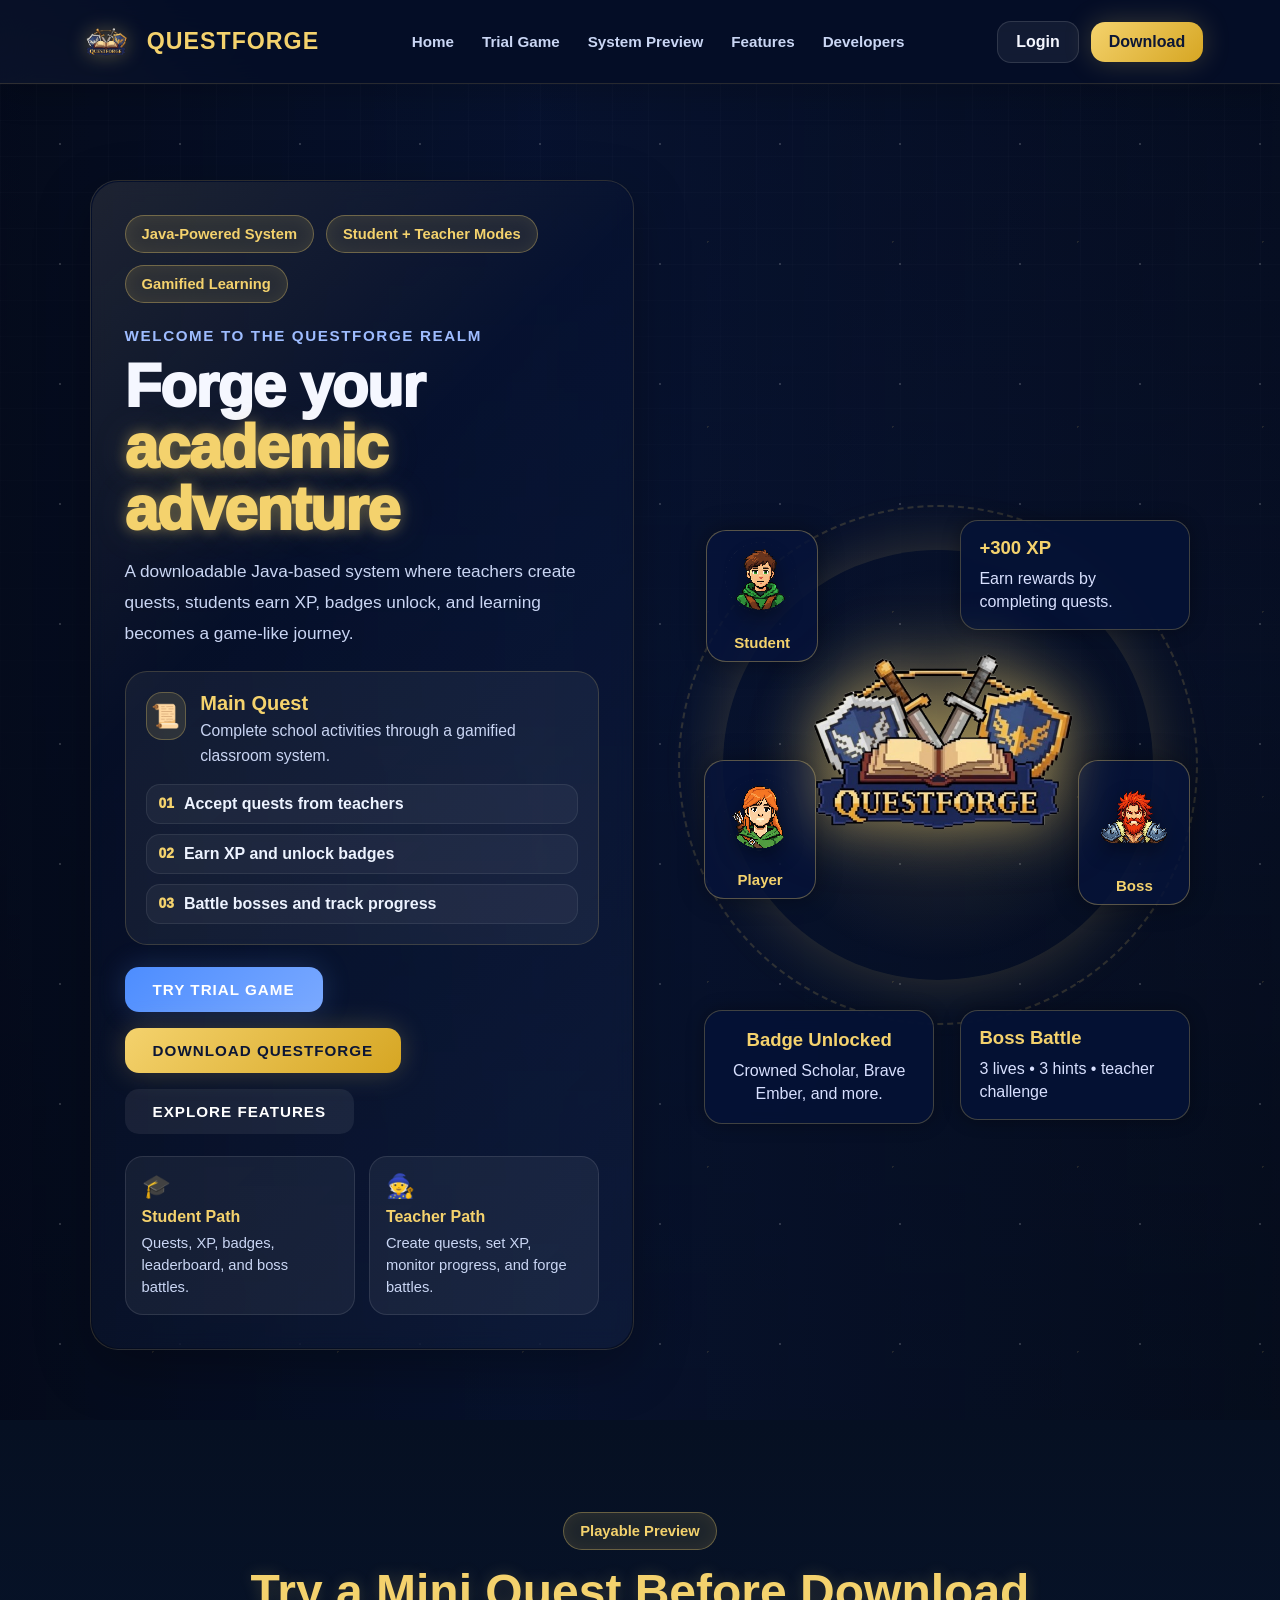
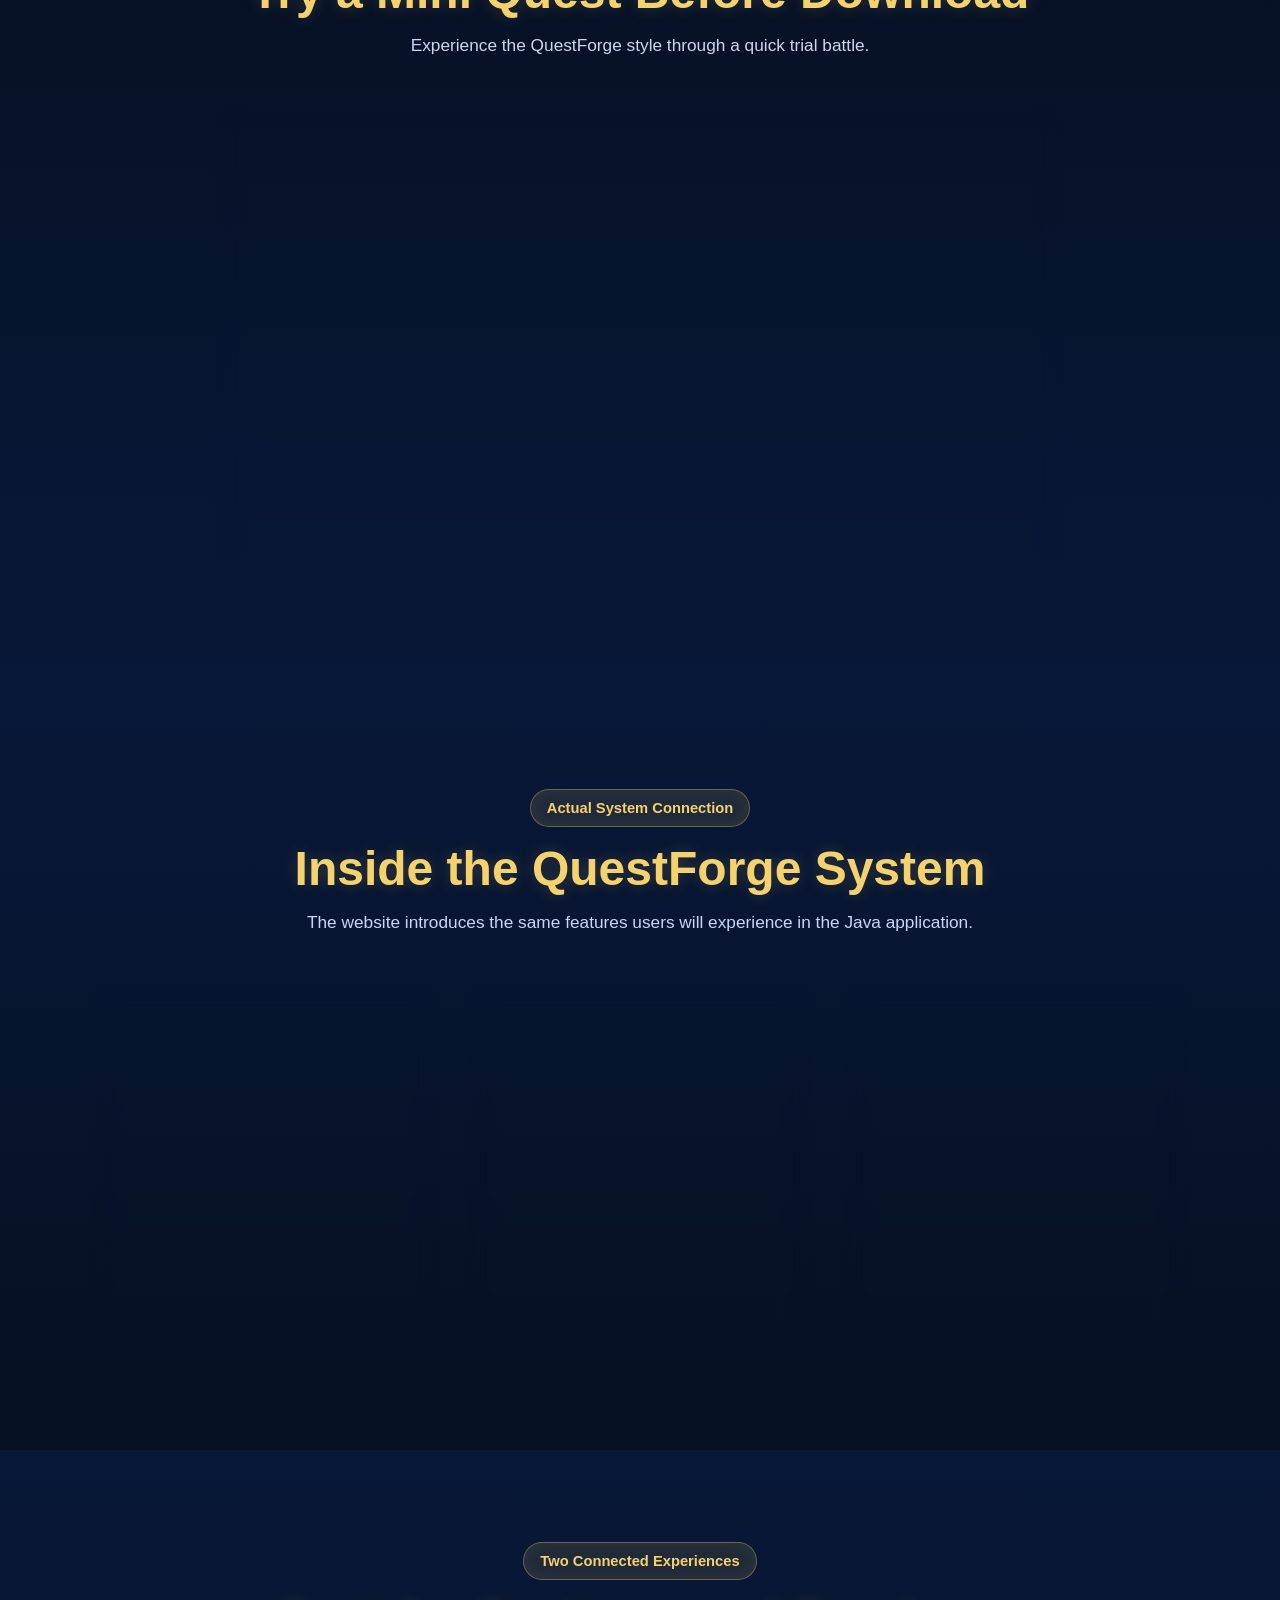
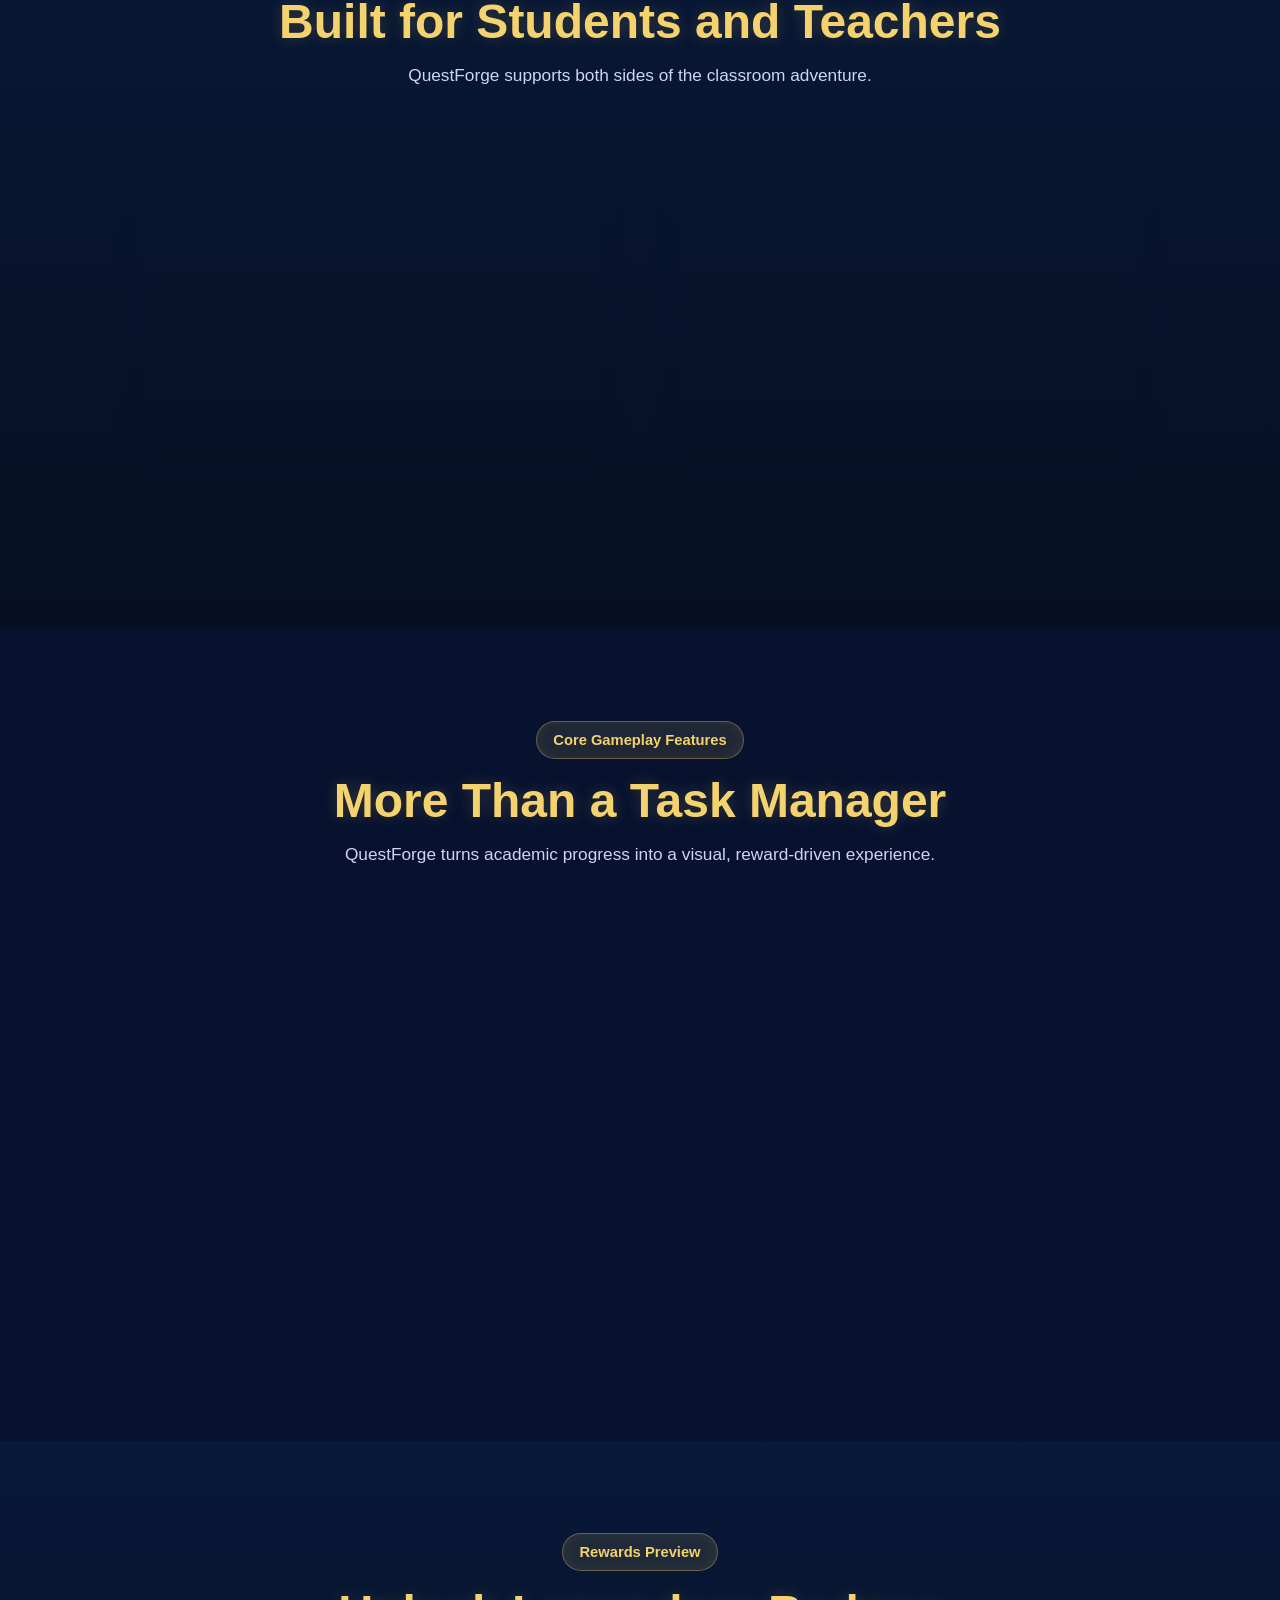
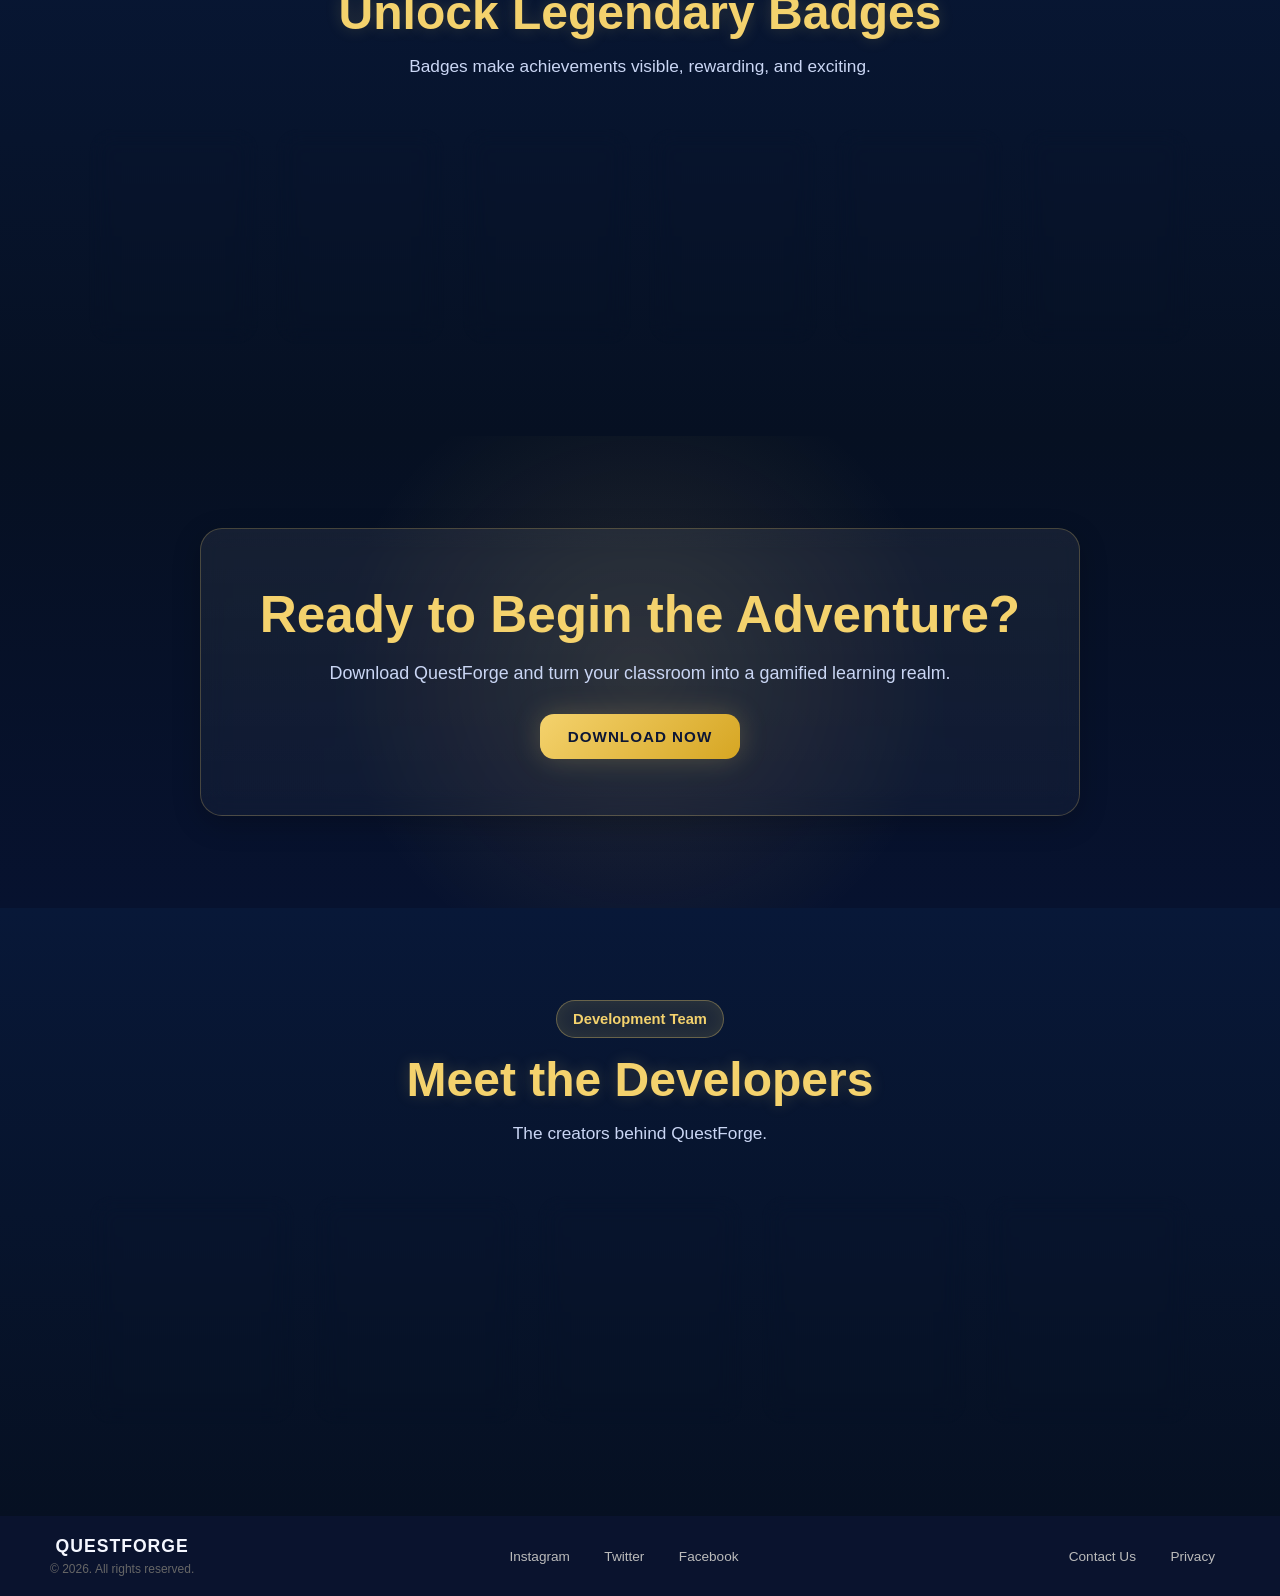
==== commit 2e35b6e5: "may binago" ====
--- a/index.html
+++ b/index.html
@@ -307,10 +307,24 @@
     </div>
   </section>
 
-  <footer class="footer">
-    <p>© 2026 QuestForge. Gamifying academic tasks into adventures.</p>
-  </footer>
-
+  <footer class="footer-slim">
+    <div class="footer-left">
+        <div class="footer-logo-small">QUESTFORGE</div>
+        <p>&copy; 2026. All rights reserved.</p>
+    </div>
+
+    <div class="footer-socials">
+        <a href="#">Instagram</a>
+        <a href="#">Twitter</a>
+        <a href="#">Facebook</a>
+    </div>
+
+    <div class="footer-right">
+        <a href="contact.html">Contact Us</a>
+        <a href="privacy.html">Privacy</a>
+    </div>
+    </footer>
+    
   <div class="toast" id="toast">Badge Preview Unlocked!</div>
 
   <script src="trial-game.js"></script>
--- a/index.css
+++ b/index.css
@@ -741,6 +741,17 @@
 .badge-card { top: 550px; left: 18px; animation-delay: -1.8s; }
 .boss-info { top: 550px; right: 0; animation-delay: -1.8s; }
 
+.xp-card:hover,
+.badge-card:hover,
+.boss-info:hover,
+.boy-card:hover,
+.girl-card:hover,
+.boss-card:hover {
+  transform: translateY(-12px);
+  border-color: rgba(244, 210, 109, 0.42);
+  box-shadow: 0 0 22px rgba(244, 210, 109, 0.18), 0 15px 34px rgba(0,0,0,0.28);
+}
+
 /* SECTIONS */
 section {
   position: relative;
@@ -1107,15 +1118,58 @@
   color: var(--muted);
 }
 
-/* FOOTER */
-.footer {
-  position: relative;
-  z-index: 2;
-  text-align: center;
-  padding: 28px;
-  color: var(--muted);
-  background: rgba(0,0,0,0.25);
-  border-top: 1px solid rgba(255,255,255,0.08);
+/* --- Footer --- */
+footer {
+    text-align: center;
+    padding: 30px;
+    margin-top: 0px;
+    color: var(--text-muted);
+}
+
+.footer-logo {
+    font-size: 24px;
+    margin-bottom: 10px;
+}
+
+/* --- Utilities --- */
+.page-section {
+    padding: 100px 0;
+    min-height: 80vh; 
+}
+.footer-slim {
+    background-color: #0a132e;
+    border-top: 1px solid var(--accent-blue);
+    padding: 20px 50px;
+    display: flex;
+    justify-content: space-between; /* Spreads items to left, center, and right */
+    align-items: center;
+    /* IMPORTANT: Remove 'page-section' class so it's not 100vh */
+    min-height: 80px; 
+}
+
+.footer-logo-small {
+    color: var(--gold-light);
+    font-weight: bold;
+    letter-spacing: 1px;
+    font-size: 1.1rem;
+}
+
+.footer-left p {
+    font-size: 0.75rem;
+    color: #666;
+    margin: 5px 0 0 0;
+}
+
+.footer-socials a, .footer-right a {
+    color: #bbb;
+    text-decoration: none;
+    font-size: 0.85rem;
+    margin: 0 15px;
+    transition: color 0.3s ease;
+}
+
+.footer-socials a:hover, .footer-right a:hover {
+    color: var(--gold-light);
 }
 
 /* REVEAL */
@@ -1150,6 +1204,297 @@
   transform: translateX(-50%) translateY(0);
   opacity: 1;
 }
+/* ==========================================
+    UPDATED CONTACT & FORM STYLES
+   ========================================== */
+
+#contact {
+    background: radial-gradient(circle at top, var(--bg-2), var(--bg-1));
+    position: relative;
+}
+
+/* Back button styling */
+.btn-back {
+    display: inline-block;
+    margin-bottom: 30px;
+    color: var(--muted);
+    text-decoration: none;
+    font-weight: 800;
+    transition: 0.3s;
+    padding: 10px 20px;
+    border-radius: 12px;
+    background: rgba(255,255,255,0.05);
+    border: 1px solid var(--border-soft);
+}
+
+.btn-back:hover {
+    color: var(--gold);
+    border-color: var(--gold);
+    transform: translateX(-5px);
+}
+
+/* Heading & Subtitle */
+.gold-heading {
+    font-size: clamp(2.5rem, 5vw, 3.5rem);
+    color: var(--gold);
+    text-shadow: var(--shadow-gold);
+    margin-bottom: 10px;
+    text-align: center;
+}
+
+.dev-subtitle-text {
+    color: var(--muted);
+    text-align: center;
+    margin-bottom: 50px;
+    font-size: 1.1rem;
+}
+
+/* Grid Layout */
+.grid-2 {
+    display: grid;
+    grid-template-columns: 1fr 1.5fr;
+    gap: 30px;
+    max-width: 1100px;
+    margin: 0 auto;
+}
+
+/* Panel Styling (The Scroll & Info Box) */
+.panel {
+    background: var(--panel);
+    border: 1px solid var(--border);
+    border-radius: 24px;
+    overflow: hidden;
+    backdrop-filter: blur(15px);
+    box-shadow: 0 15px 35px rgba(0,0,0,0.3);
+}
+
+.panel-header {
+    background: rgba(244, 210, 109, 0.1);
+    padding: 20px;
+    color: var(--gold);
+    font-weight: 900;
+    font-size: 1.2rem;
+    text-transform: uppercase;
+    letter-spacing: 1px;
+    border-bottom: 1px solid var(--border);
+    text-align: center;
+}
+
+.panel-content {
+    padding: 30px;
+}
+
+/* Contact List */
+.mission-list {
+    list-style: none;
+}
+
+.mission-list li {
+    margin-bottom: 20px;
+    font-size: 1.05rem;
+    display: flex;
+    align-items: center;
+    gap: 15px;
+}
+
+.mission-list strong {
+    color: var(--gold);
+}
+
+/* Form Styling */
+.form-group {
+    margin-bottom: 20px;
+}
+
+.form-group label {
+    display: block;
+    margin-bottom: 8px;
+    color: var(--gold);
+    font-weight: 700;
+    font-size: 0.9rem;
+    text-transform: uppercase;
+}
+
+.form-group input, 
+.form-group textarea {
+    width: 100%;
+    background: rgba(255, 255, 255, 0.05) !important;
+    border: 1px solid var(--border-soft) !important;
+    border-radius: 12px;
+    padding: 14px;
+    color: white !important;
+    font-size: 1rem;
+    transition: 0.3s ease;
+}
+
+.form-group input:focus, 
+.form-group textarea:focus {
+    outline: none;
+    border-color: var(--gold) !important;
+    background: rgba(255, 255, 255, 0.08) !important;
+    box-shadow: 0 0 15px rgba(244, 210, 109, 0.1);
+}
+
+/* Submit Button Override */
+.login-btn-submit {
+    width: 100%;
+    padding: 16px;
+    cursor: pointer;
+    font-size: 1.1rem;
+    margin-top: 10px;
+}
+
+/* Responsive Fix for Contact Grid */
+@media (max-width: 900px) {
+    .grid-2 {
+        grid-template-columns: 1fr;
+    }
+    
+    .panel-content {
+        padding: 20px;
+    }
+}
+/* ==========================================
+    PRIVACY SCROLL DESIGN (Unique Classes)
+   ========================================== */
+
+.scroll-panel {
+    background: var(--panel);
+    border: 1px solid var(--border);
+    border-radius: 24px;
+    backdrop-filter: blur(16px);
+    box-shadow: 0 20px 50px rgba(0, 0, 0, 0.4);
+    max-width: 900px;
+    margin: 0 auto;
+    overflow: hidden;
+}
+
+.scroll-header {
+    background: rgba(244, 210, 109, 0.08);
+    padding: 25px;
+    text-align: center;
+    color: var(--gold);
+    font-weight: 900;
+    font-size: 1.4rem;
+    text-transform: uppercase;
+    border-bottom: 1px solid var(--border);
+}
+
+.scroll-content {
+    padding: 40px;
+    display: grid;
+    gap: 35px;
+}
+
+.policy-item {
+    position: relative;
+    padding-left: 20px;
+    border-left: 2px solid rgba(244, 210, 109, 0.2);
+    transition: 0.3s ease;
+}
+
+.policy-item:hover {
+    border-left-color: var(--gold);
+    transform: translateX(5px);
+}
+
+.policy-item h3 {
+    color: var(--gold);
+    font-size: 1.3rem;
+    margin-bottom: 12px;
+    letter-spacing: 0.5px;
+    text-transform: uppercase;
+}
+
+.policy-item p {
+    color: var(--muted);
+    line-height: 1.8;
+    font-size: 1.05rem;
+}
+
+/* Ensure headings match main style */
+.gold-heading {
+    text-align: center;
+    font-size: clamp(2.5rem, 5vw, 3.5rem);
+    color: var(--gold);
+    text-shadow: var(--shadow-gold);
+}
+
+.about-header {
+    text-align: center;
+    margin-bottom: 50px;
+}
+
+.about-subtitle {
+    color: var(--muted);
+    font-size: 1.1rem;
+    max-width: 600px;
+    margin: 15px auto 0;
+    line-height: 1.6;
+}
+/* ==========================================
+    THE GOLDEN BUTTON (Legendary Grade)
+   ========================================== */
+
+.btn-gold {
+    background: linear-gradient(135deg, var(--gold), var(--gold-2));
+    color: #0c1635 !important; /* Dark text for high contrast on gold */
+    box-shadow: var(--shadow-gold);
+    border: 1px solid rgba(255, 255, 255, 0.3);
+    position: relative;
+    overflow: hidden;
+    z-index: 1;
+}
+
+/* The Shine Effect Animation */
+.btn-gold::before {
+    content: "";
+    position: absolute;
+    top: 0;
+    left: -120%;
+    width: 70%;
+    height: 100%;
+    background: linear-gradient(
+        120deg, 
+        transparent, 
+        rgba(255, 255, 255, 0.4), 
+        transparent
+    );
+    transform: skewX(-20deg);
+    transition: 0.6s cubic-bezier(0.19, 1, 0.22, 1);
+    z-index: -1;
+}
+
+.btn-gold:hover::before {
+    left: 150%;
+}
+
+.btn-gold:hover {
+    transform: translateY(-3px) scale(1.05);
+    box-shadow: 0 0 30px rgba(244, 210, 109, 0.45);
+    filter: brightness(1.1);
+}
+
+.btn-gold:active {
+    transform: translateY(-1px) scale(0.98);
+}
+
+/* Base Button Reset (In case it's not defined) */
+.btn {
+    display: inline-flex;
+    align-items: center;
+    justify-content: center;
+    padding: 14px 28px;
+    border-radius: 14px;
+    font-weight: 900;
+    text-decoration: none;
+    text-transform: uppercase;
+    letter-spacing: 1px;
+    font-size: 0.95rem;
+    transition: all 0.3s ease;
+    cursor: pointer;
+    border: none;
+}
 
 /* RESPONSIVE */
 @media (max-width: 1180px) {
@@ -1268,4 +1613,4 @@
   .objective-list div:hover {
     transform: translateY(-4px);
   }
-}
+}
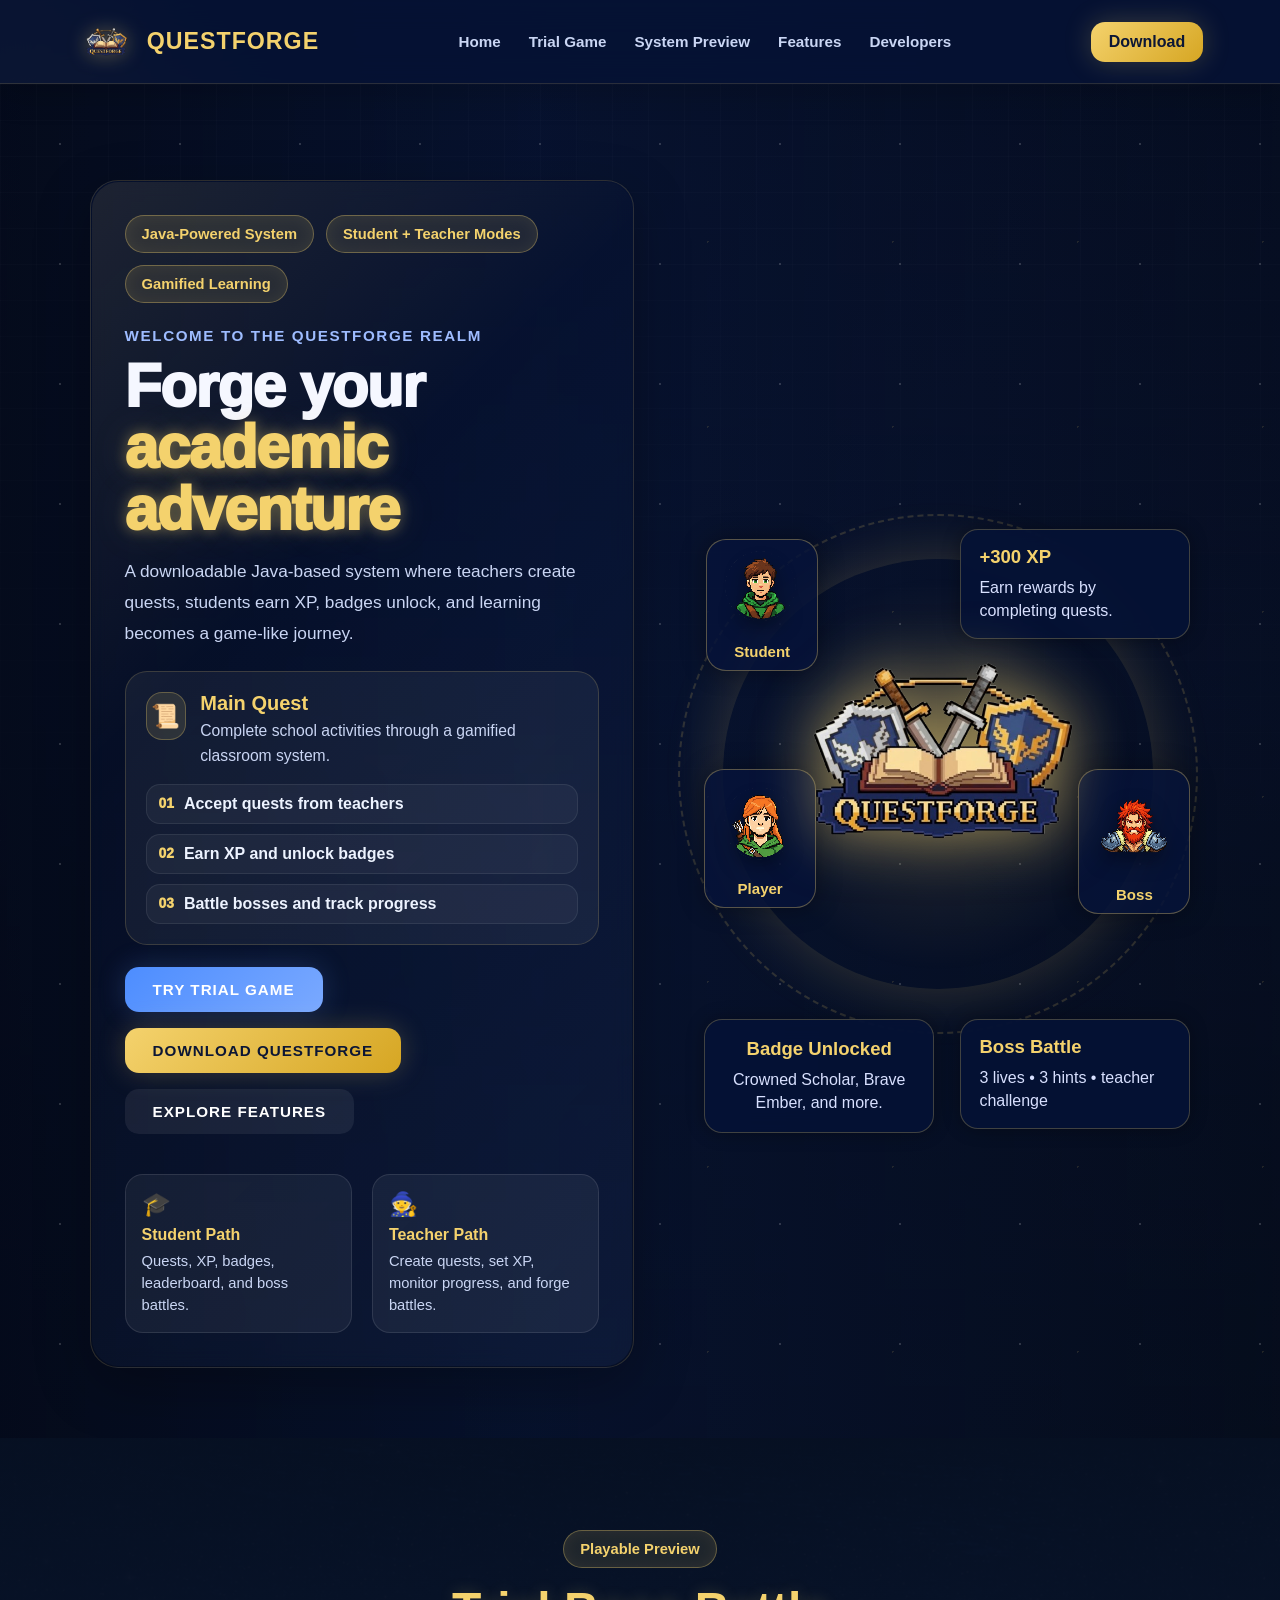
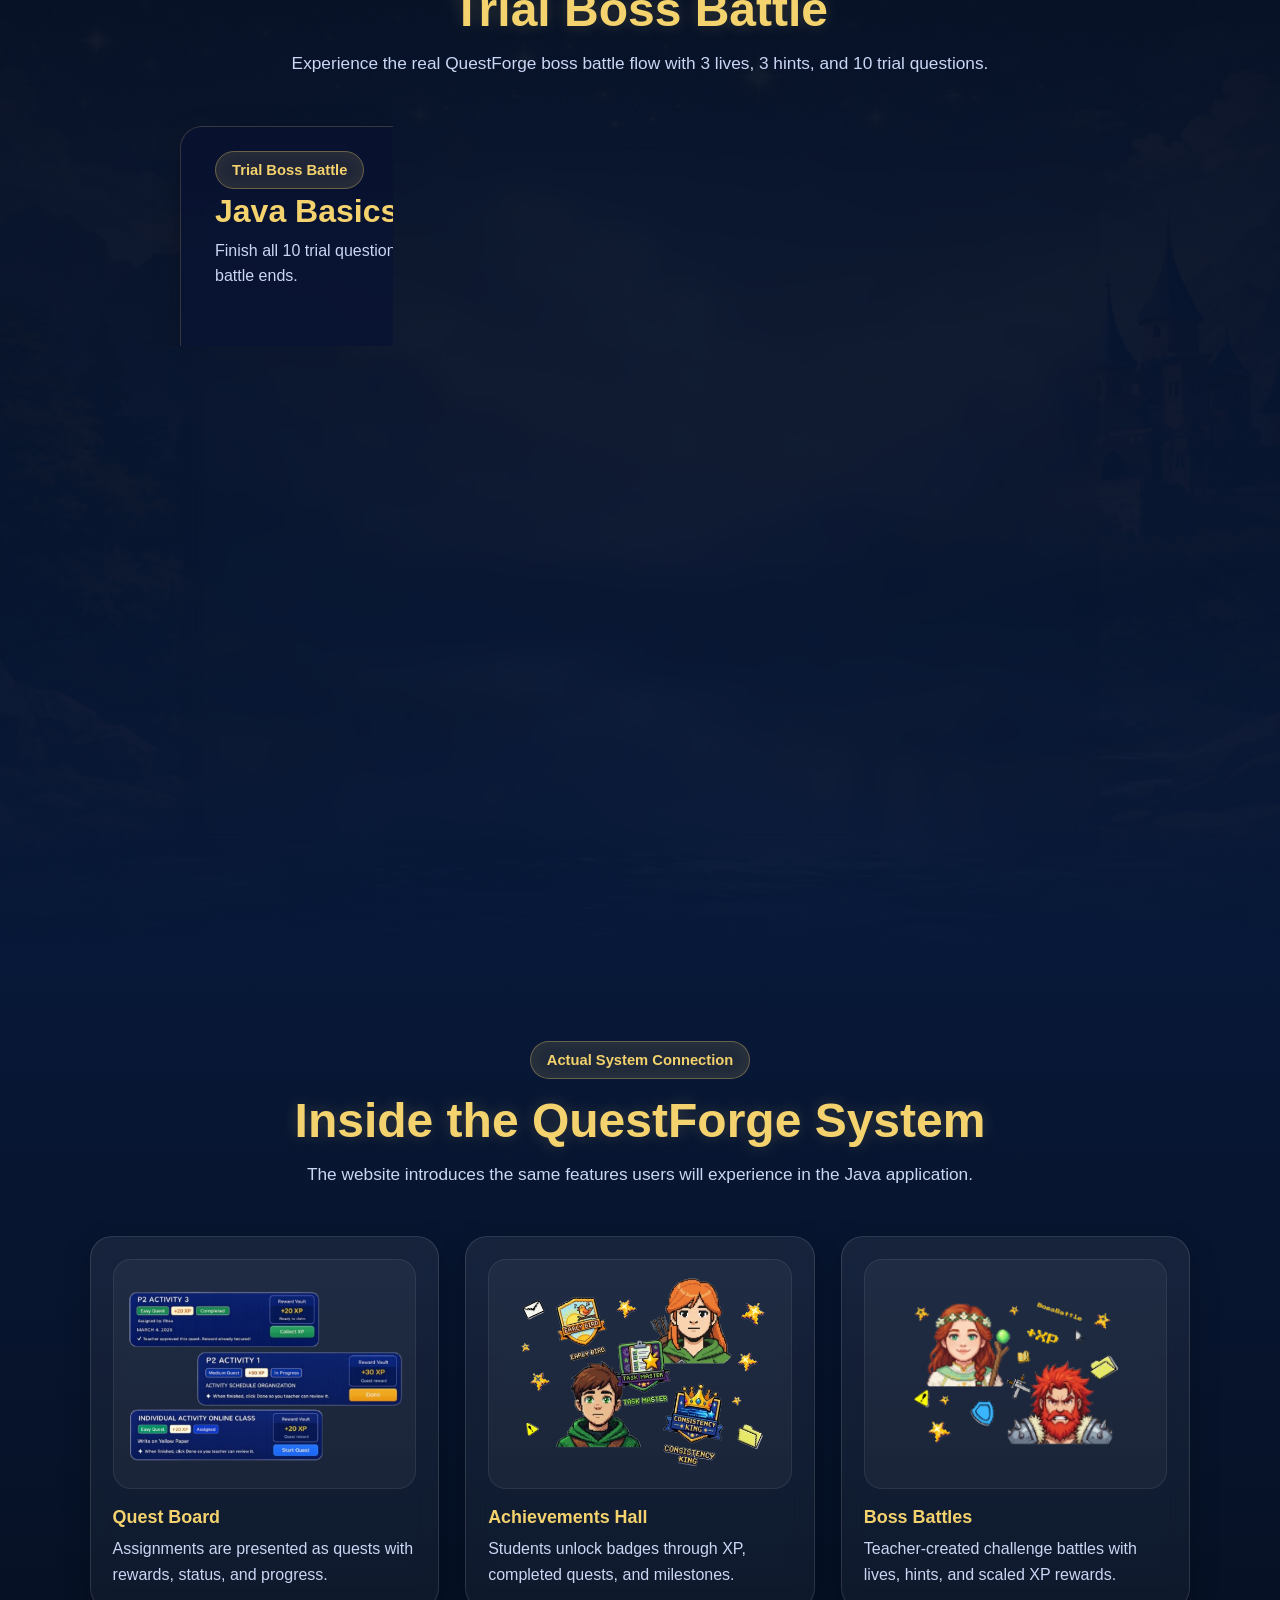
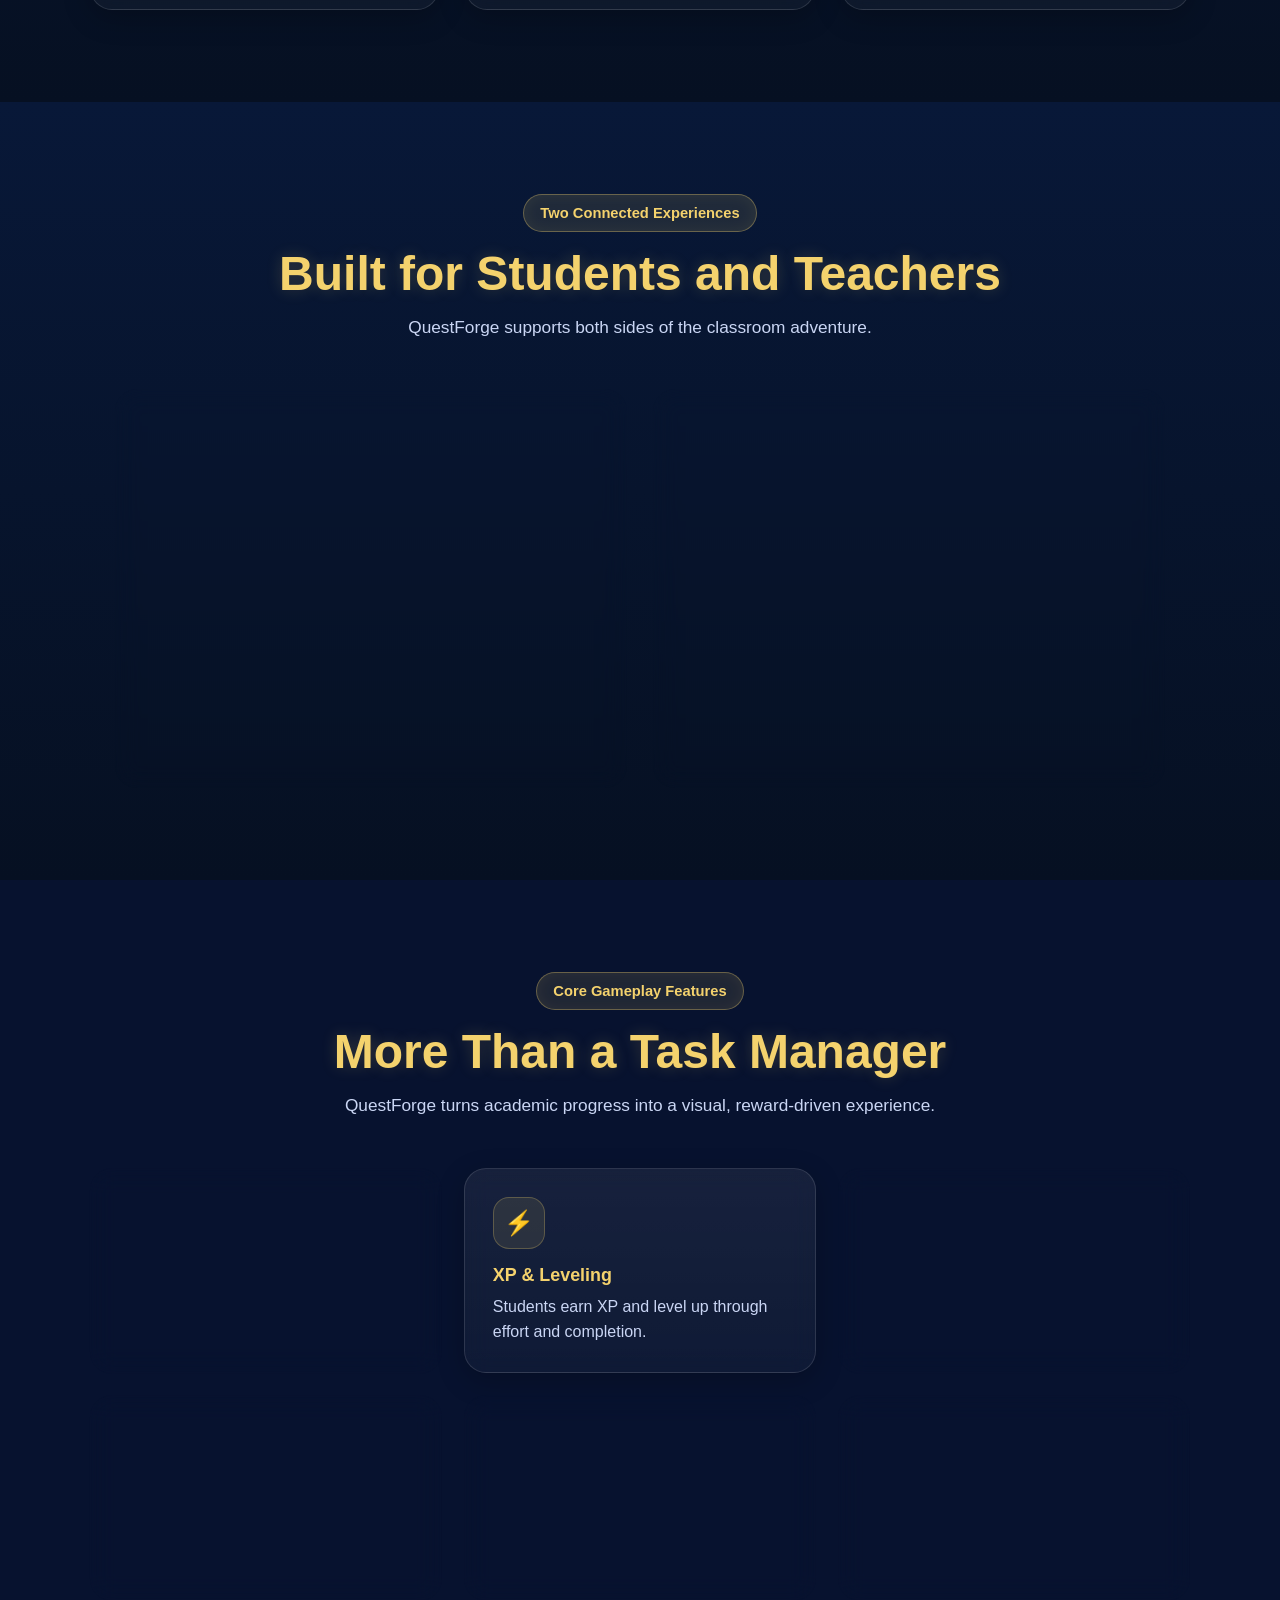
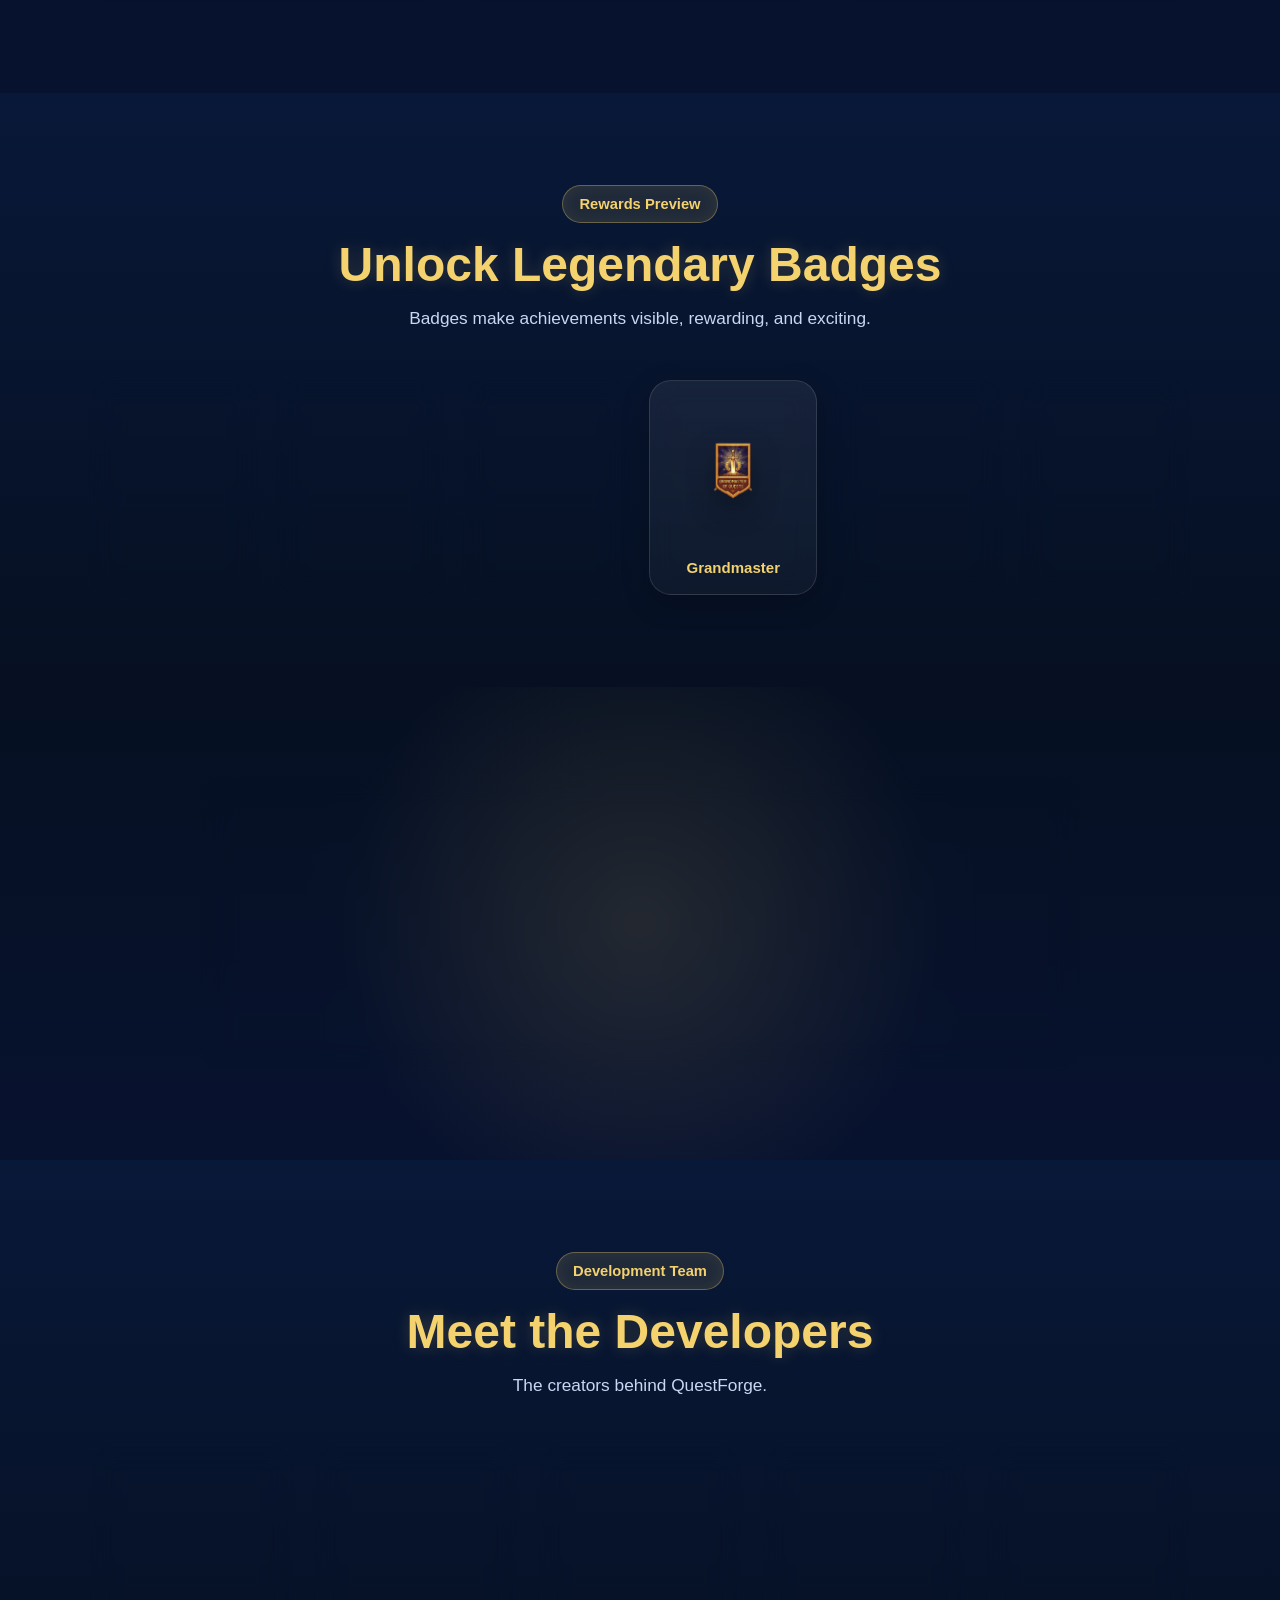
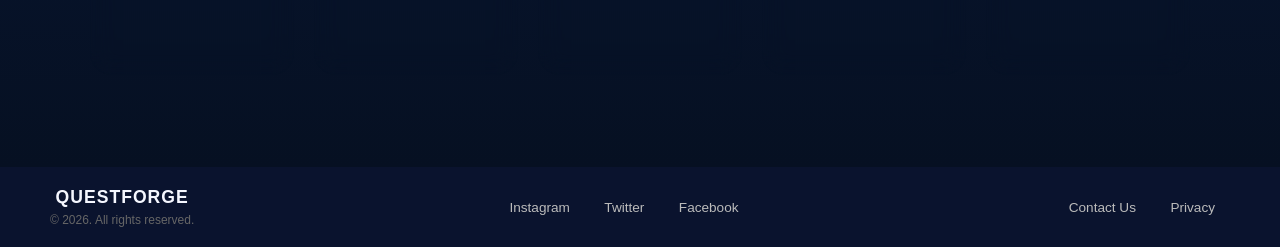
==== commit 53f79757: "final for defense" ====
--- a/index.html
+++ b/index.html
@@ -31,8 +31,7 @@
     </nav>
 
     <div class="nav-actions">
-      <a href="login.html" class="nav-link-btn">Login</a>
-      <a href="download.html" class="nav-download-btn">Download</a>
+      <a href="login.html" class="nav-download-btn">Download</a>
     </div>
   </header>
 
@@ -78,23 +77,27 @@
 
         <div class="hero-buttons">
           <a href="#trial-game" class="btn btn-trial">Try Trial Game</a>
-          <a href="download.html" class="btn btn-download">Download QuestForge</a>
+          <a href="login.html" class="btn btn-download">Download QuestForge</a>
           <a href="#system-preview" class="btn btn-secondary">Explore Features</a>
         </div>
 
-        <div class="path-cards">
-          <div class="path-card tilt-card">
-            <span>🎓</span>
-            <h4>Student Path</h4>
-            <p>Quests, XP, badges, leaderboard, and boss battles.</p>
-          </div>
-
-          <div class="path-card tilt-card">
-            <span>🧙</span>
-            <h4>Teacher Path</h4>
-            <p>Create quests, set XP, monitor progress, and forge battles.</p>
-          </div>
-        </div>
+      <div class="path-cards">
+  <a href="student-path.html" class="card-link">
+    <div class="path-card tilt-card">
+      <span>🎓</span>
+      <h4>Student Path</h4>
+      <p>Quests, XP, badges, leaderboard, and boss battles.</p>
+    </div>
+  </a>
+
+  <a href="teacher-path.html" class="card-link">
+    <div class="path-card tilt-card">
+      <span>🧙</span>
+      <h4>Teacher Path</h4>
+      <p>Create quests, set XP, monitor progress, and forge battles.</p>
+    </div>
+  </a>
+</div>
       </div>
 
       <div class="hero-right">
@@ -142,8 +145,8 @@
   <section class="trial-section" id="trial-game">
     <div class="section-heading reveal">
       <span class="section-kicker">Playable Preview</span>
-      <h2>Try a Mini Quest Before Download</h2>
-      <p>Experience the QuestForge style through a quick trial battle.</p>
+      <h2>Trial Boss Battle</h2>
+      <p>Experience the real QuestForge boss battle flow with 3 lives, 3 hints, and 10 trial questions.</p>
     </div>
 
     <div class="trial-arena reveal">
@@ -151,29 +154,67 @@
         <div>
           <span class="battle-chip">Trial Boss Battle</span>
           <h3>Java Basics Dragon</h3>
-          <p>Answer correctly to charge your XP bar and unlock a badge preview.</p>
-        </div>
-        <div class="lives">
-          <span>❤️</span><span>❤️</span><span>❤️</span>
-        </div>
-      </div>
-
-      <div class="xp-track">
-        <div class="xp-fill" id="xpFill"></div>
-      </div>
-
-      <p class="trial-question" id="trialQuestion">Which data type is used to store decimal values in Java?</p>
-
-      <div class="trial-options">
-        <button onclick="answerTrial(this, false)">int</button>
-        <button onclick="answerTrial(this, false)">char</button>
-        <button onclick="answerTrial(this, true)">double</button>
-        <button onclick="answerTrial(this, false)">boolean</button>
-      </div>
-
-      <p class="trial-result" id="trialResult">Choose your answer to begin the quest.</p>
-
-      <a href="download.html" class="btn btn-download trial-cta">Download Full QuestForge</a>
+          <p>
+            Finish all 10 trial questions first. The download button will only appear after the battle ends.
+          </p>
+        </div>
+
+        <div class="trial-side-stats">
+          <div class="trial-mini-stat">
+            <span class="trial-mini-label">Lives</span>
+            <div class="lives" id="trialLives">❤️ ❤️ ❤️</div>
+          </div>
+
+          <div class="trial-mini-stat">
+            <span class="trial-mini-label">Hints</span>
+            <div class="trial-hints" id="trialHints">✦ ✦ ✦</div>
+          </div>
+        </div>
+      </div>
+
+      <div class="trial-progress-row">
+        <div class="trial-progress-card">
+          <span class="trial-progress-label">Boss HP</span>
+          <div class="xp-track">
+            <div class="xp-fill" id="xpFill"></div>
+          </div>
+        </div>
+
+        <div class="trial-progress-card trial-counter-card">
+          <span class="trial-progress-label">Question</span>
+          <strong id="trialCounter">1 / 10</strong>
+        </div>
+      </div>
+
+      <div class="trial-question-wrap">
+        <p class="trial-question" id="trialQuestion">Loading question...</p>
+        <p class="trial-helper-text">
+          Use your hints wisely. A hint removes 2 wrong answers.
+        </p>
+      </div>
+
+      <div class="trial-options" id="trialOptions">
+        <button type="button" class="trial-option-btn"></button>
+        <button type="button" class="trial-option-btn"></button>
+        <button type="button" class="trial-option-btn"></button>
+        <button type="button" class="trial-option-btn"></button>
+      </div>
+
+      <div class="trial-actions-row">
+        <button type="button" class="btn btn-secondary" id="trialHintBtn">Use Hint</button>
+      </div>
+
+      <p class="trial-result" id="trialResult">Choose your answer to begin the trial boss battle.</p>
+
+      <div class="trial-finish-box" id="trialFinishBox">
+        <div class="trial-finish-card">
+          <h4>Trial Complete</h4>
+          <p id="trialSummaryText">You cleared the QuestForge trial battle.</p>
+          <a href="login.html" class="btn btn-download trial-cta" id="trialDownloadBtn">
+            Login to Download QuestForge
+          </a>
+        </div>
+      </div>
     </div>
   </section>
 
@@ -286,7 +327,7 @@
     <div class="cta-panel">
       <h2>Ready to Begin the Adventure?</h2>
       <p>Download QuestForge and turn your classroom into a gamified learning realm.</p>
-      <a href="download.html" class="btn btn-download big-btn">Download Now</a>
+      <a href="login.html" class="btn btn-download big-btn">Download Now</a>
     </div>
   </section>
 
--- a/index.css
+++ b/index.css
@@ -607,6 +607,53 @@
   line-height: 1.5;
   margin: 0;
 }
+.card-link {
+  text-decoration: none; 
+  color: inherit;        
+  display: block;      
+}
+/* Core Layout Fix */
+.system-preview {
+    padding: 80px 0;
+    width: 100%;
+    position: relative;
+    z-index: 5; /* Ensures it sits above the background orbs */
+}
+
+.container {
+    max-width: 1100px;
+    margin: 0 auto;
+    padding: 0 20px;
+}
+
+.path-cards {
+    display: grid;
+    grid-template-columns: repeat(2, 1fr); /* Forces 2 columns */
+    gap: 20px;
+    margin-top: 40px;
+}
+
+/* Ensure the image container has a height */
+.card-image-container {
+    width: 100%;
+    height: 200px; /* Force a height so it doesn't collapse */
+    background: rgba(0,0,0,0.2); /* Placeholder color if image fails */
+    border-radius: 12px;
+    overflow: hidden;
+    margin-bottom: 15px;
+}
+
+.card-image-container img {
+    width: 100%;
+    height: 100%;
+    object-fit: cover; /* Ensures the screenshot fits the box nicely */
+}
+
+/* Prevent Reveal from hiding content permanently */
+.reveal {
+    opacity: 1 !important; /* Force show for now to debug */
+    transform: none !important;
+}
 
 .hero-panel .hero-buttons {
   position: relative;
@@ -786,14 +833,17 @@
 
 /* TRIAL */
 .trial-section {
-  background: linear-gradient(180deg, #061022 0%, #081838 100%);
+  background:
+    linear-gradient(180deg, rgba(6, 16, 34, 0.96), rgba(7, 24, 56, 0.96)),
+    url("bg.png") center/cover no-repeat;
 }
 
 .trial-arena {
-  max-width: 850px;
+  max-width: 920px;
   margin: 0 auto;
   padding: 34px;
   border-color: rgba(244,210,109,0.18);
+  background: linear-gradient(180deg, rgba(8, 18, 48, 0.88), rgba(10, 24, 58, 0.82));
 }
 
 .trial-top {
@@ -814,18 +864,78 @@
 .trial-top p {
   color: var(--muted);
   line-height: 1.6;
-}
-
-.lives {
+  max-width: 560px;
+}
+
+.trial-side-stats {
+  display: flex;
+  flex-direction: column;
+  gap: 12px;
+  min-width: 160px;
+}
+
+.trial-mini-stat {
+  padding: 14px 16px;
+  border-radius: 18px;
+  background: rgba(255,255,255,0.06);
+  border: 1px solid rgba(255,255,255,0.12);
+  box-shadow: 0 8px 24px rgba(0,0,0,0.2);
+}
+
+.trial-mini-label {
+  display: block;
+  color: var(--gold);
+  font-size: 0.88rem;
+  font-weight: 800;
+  margin-bottom: 8px;
+  text-transform: uppercase;
+  letter-spacing: 1px;
+}
+
+.lives,
+.trial-hints {
   display: flex;
   gap: 8px;
-  font-size: 1.6rem;
-  animation: heartBeat 1.8s ease-in-out infinite;
-}
-
-@keyframes heartBeat {
-  0%, 100% { transform: scale(1); }
-  50% { transform: scale(1.08); }
+  font-size: 1.35rem;
+  color: #fff;
+  font-weight: 900;
+  flex-wrap: wrap;
+}
+
+.trial-progress-row {
+  display: grid;
+  grid-template-columns: 1fr 150px;
+  gap: 16px;
+  align-items: stretch;
+  margin-bottom: 24px;
+}
+
+.trial-progress-card {
+  padding: 16px 18px;
+  border-radius: 18px;
+  background: rgba(255,255,255,0.05);
+  border: 1px solid rgba(255,255,255,0.12);
+}
+
+.trial-progress-label {
+  display: block;
+  color: var(--gold);
+  font-size: 0.85rem;
+  font-weight: 800;
+  margin-bottom: 10px;
+  text-transform: uppercase;
+  letter-spacing: 1px;
+}
+
+.trial-counter-card {
+  display: flex;
+  flex-direction: column;
+  justify-content: center;
+}
+
+.trial-counter-card strong {
+  font-size: 1.5rem;
+  color: #fff;
 }
 
 .xp-track {
@@ -834,23 +944,33 @@
   border: 1px solid rgba(255,255,255,0.14);
   border-radius: 999px;
   overflow: hidden;
-  margin-bottom: 22px;
 }
 
 .xp-fill {
   height: 100%;
-  width: 8%;
-  background: linear-gradient(90deg, #4d8dff, var(--gold));
+  width: 100%;
+  background: linear-gradient(90deg, #ff6b6b, #f4d26d);
   border-radius: inherit;
   box-shadow: 0 0 18px rgba(244,210,109,0.35);
-  transition: width 0.75s ease;
+  transition: width 0.45s ease;
+}
+
+.trial-question-wrap {
+  margin-bottom: 18px;
 }
 
 .trial-question {
-  font-size: 1.18rem;
-  margin-bottom: 18px;
+  font-size: 1.25rem;
+  margin-bottom: 10px;
   color: #f8fbff;
-  font-weight: 760;
+  font-weight: 800;
+  line-height: 1.6;
+}
+
+.trial-helper-text {
+  color: var(--muted);
+  font-size: 0.96rem;
+  line-height: 1.5;
 }
 
 .trial-options {
@@ -859,7 +979,7 @@
   gap: 14px;
 }
 
-.trial-options button {
+.trial-option-btn {
   border: 1px solid rgba(255,255,255,0.15);
   background: rgba(255,255,255,0.06);
   color: #fff;
@@ -868,34 +988,98 @@
   font-weight: 850;
   cursor: pointer;
   transition: 0.32s ease;
-}
-
-.trial-options button:hover {
+  text-align: left;
+  min-height: 72px;
+}
+
+.trial-option-btn:hover:not(:disabled) {
   transform: translateY(-4px);
   background: rgba(244,210,109,0.13);
   border-color: rgba(244,210,109,0.38);
   box-shadow: 0 0 18px rgba(244,210,109,0.12);
 }
 
-.trial-options button.correct {
+.trial-option-btn.correct {
   background: rgba(92, 190, 119, 0.35);
   border-color: rgba(92, 190, 119, 0.75);
 }
 
-.trial-options button.wrong {
+.trial-option-btn.wrong {
   background: rgba(210, 72, 89, 0.35);
   border-color: rgba(210, 72, 89, 0.75);
 }
 
+.trial-option-btn.eliminated {
+  opacity: 0.35;
+  filter: grayscale(0.3);
+}
+
+.trial-actions-row {
+  display: flex;
+  justify-content: flex-start;
+  margin-top: 18px;
+  margin-bottom: 6px;
+}
+
 .trial-result {
-  min-height: 32px;
-  margin-top: 22px;
+  min-height: 34px;
+  margin-top: 18px;
   font-weight: 850;
   color: var(--muted);
+  line-height: 1.6;
+}
+
+.trial-finish-box {
+  display: none;
+  margin-top: 24px;
+}
+
+.trial-finish-box.show {
+  display: block;
+}
+
+.trial-finish-card {
+  padding: 24px;
+  border-radius: 20px;
+  background: linear-gradient(180deg, rgba(255,255,255,0.07), rgba(255,255,255,0.04));
+  border: 1px solid rgba(244,210,109,0.22);
+  box-shadow: 0 0 28px rgba(244,210,109,0.12);
+  text-align: center;
+}
+
+.trial-finish-card h4 {
+  color: var(--gold);
+  font-size: 1.5rem;
+  margin-bottom: 10px;
+}
+
+.trial-finish-card p {
+  color: var(--muted);
+  line-height: 1.7;
+  margin-bottom: 18px;
 }
 
 .trial-cta {
-  margin-top: 14px;
+  margin-top: 0;
+}
+
+@media (max-width: 768px) {
+  .trial-top {
+    flex-direction: column;
+  }
+
+  .trial-side-stats {
+    width: 100%;
+    flex-direction: row;
+  }
+
+  .trial-progress-row {
+    grid-template-columns: 1fr;
+  }
+
+  .trial-options {
+    grid-template-columns: 1fr;
+  }
 }
 
 /* PREVIEW */
@@ -1431,6 +1615,162 @@
     max-width: 600px;
     margin: 15px auto 0;
     line-height: 1.6;
+}
+/* ==========================================
+  QUESTFORGE - LOGIN PORTAL STYLES
+   ========================================== */
+
+body {
+    background: radial-gradient(circle at top, #0b245c, #061022);
+    min-height: 100vh;
+    display: flex;
+    flex-direction: column;
+}
+
+.login-wrapper {
+    flex: 1;
+    display: flex;
+    flex-direction: column;
+    align-items: center;
+    justify-content: center;
+    padding: 40px 20px;
+}
+
+/* Scoped Login Panel to prevent layout breaks */
+.login-panel {
+    width: 100%;
+    max-width: 450px;
+    background: var(--panel);
+    border: 1px solid var(--border);
+    border-radius: 24px;
+    backdrop-filter: blur(20px);
+    box-shadow: 0 25px 50px rgba(0, 0, 0, 0.5);
+    overflow: hidden;
+}
+
+.login-panel .panel-header {
+    background: rgba(244, 210, 109, 0.1);
+    padding: 25px;
+    color: var(--gold);
+    font-weight: 900;
+    text-transform: uppercase;
+    letter-spacing: 2px;
+    border-bottom: 1px solid var(--border);
+    display: flex;
+    justify-content: center;
+}
+
+/* Input Styling */
+.form-group {
+    margin-bottom: 22px;
+}
+
+.form-group label {
+    display: block;
+    margin-bottom: 8px;
+    color: var(--gold);
+    font-weight: 700;
+    font-size: 0.85rem;
+    text-transform: uppercase;
+}
+
+.form-group input {
+    width: 100%;
+    background: rgba(255, 255, 255, 0.05);
+    border: 1px solid var(--border-soft);
+    border-radius: 12px;
+    padding: 14px 18px;
+    color: white;
+    font-size: 1rem;
+    transition: all 0.3s ease;
+}
+
+.form-group input:focus {
+    outline: none;
+    border-color: var(--gold);
+    background: rgba(255, 255, 255, 0.08);
+    box-shadow: 0 0 15px rgba(244, 210, 109, 0.15);
+}
+
+/* Footer Links */
+.login-footer-links {
+    margin-top: 25px;
+    display: flex;
+    justify-content: space-between;
+    gap: 15px;
+}
+
+.login-footer-links a {
+    color: var(--muted);
+    text-decoration: none;
+    font-size: 0.85rem;
+    font-weight: 600;
+    transition: 0.3s;
+}
+
+.login-footer-links a:hover {
+    color: var(--gold);
+}
+
+/* ==========================================
+    QUESTFORGE - SIGNUP PORTAL STYLES
+   ========================================== */
+
+/* Reuse the login-wrapper and login-panel logic */
+.login-wrapper {
+    padding: 60px 20px; /* Extra padding for the longer form */
+}
+
+.login-panel {
+    max-width: 480px; /* Slightly wider to accommodate longer labels */
+}
+
+/* Specific styling for the 'Already have an account' text */
+.text-muted {
+    color: var(--muted);
+    opacity: 0.8;
+    font-size: 0.9rem;
+}
+
+/* Ensuring the "Log In" link stands out */
+.login-footer-links a {
+    color: var(--gold) !important;
+    text-decoration: none;
+    transition: 0.3s;
+}
+
+.login-footer-links a:hover {
+    text-shadow: 0 0 10px rgba(244, 210, 109, 0.5);
+    text-decoration: underline;
+}
+
+/* Mobile adjustments for the longer form */
+@media (max-width: 480px) {
+    .login-wrapper {
+        padding: 40px 15px;
+    }
+    .panel-content {
+        padding: 20px;
+    }
+}
+/* Back Button */
+.btn-back {
+    margin-bottom: 20px;
+    color: var(--muted);
+    text-decoration: none;
+    font-weight: 800;
+    font-size: 0.9rem;
+    transition: 0.3s;
+    padding: 8px 16px;
+    border-radius: 10px;
+    background: rgba(255, 255, 255, 0.05);
+    border: 1px solid var(--border-soft);
+}
+
+.btn-back:hover {
+    color: var(--gold);
+    border-color: var(--gold);
+    transform: translateX(-5px);
 }
 /* ==========================================
     THE GOLDEN BUTTON (Legendary Grade)
@@ -1613,4 +1953,4 @@
   .objective-list div:hover {
     transform: translateY(-4px);
   }
-}+}
